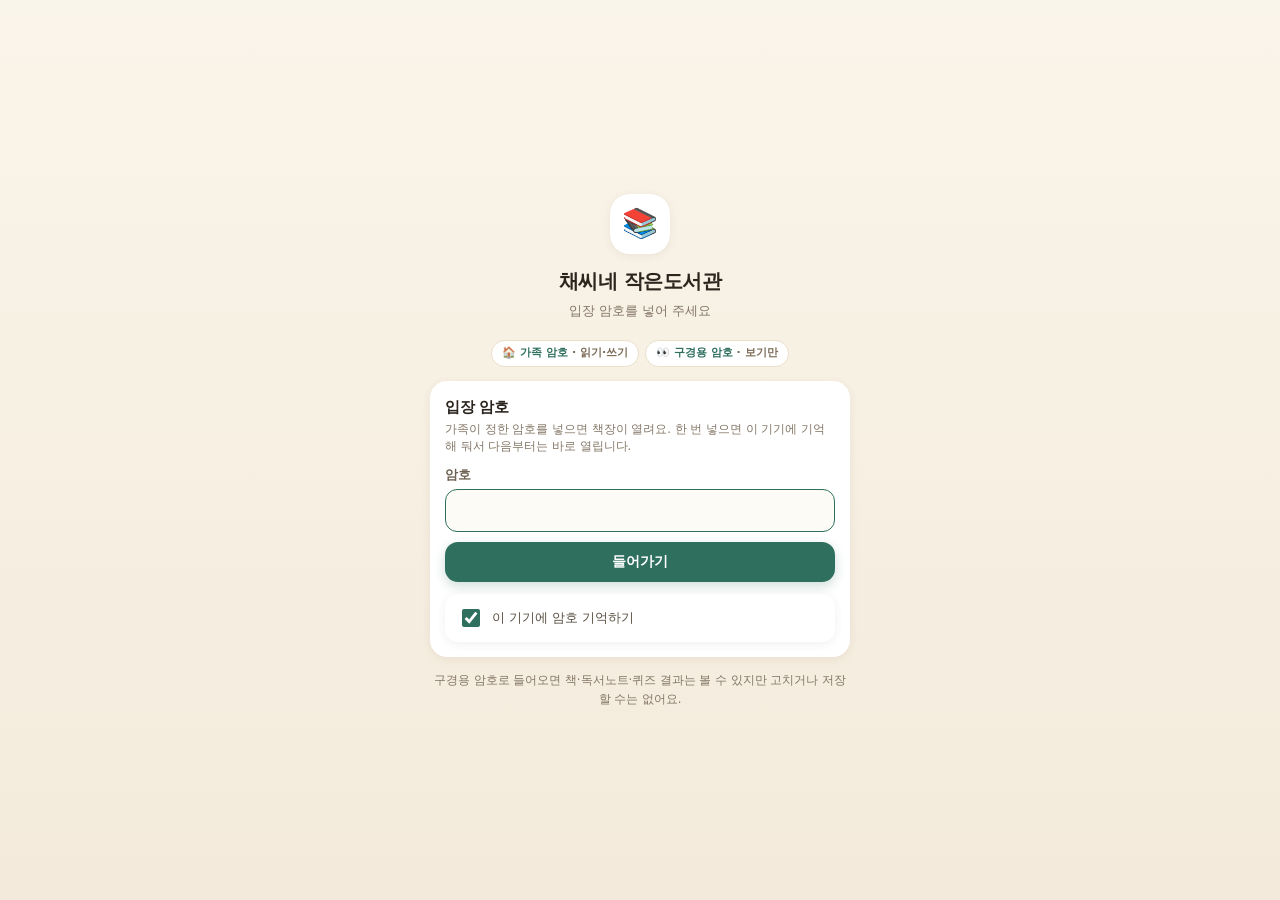
==== reading/index.html @ 9689c03e "채씨네 작은도서관: 가족 로그아웃 버튼 아이콘을 자물쇠로 정리" ====
<!DOCTYPE html>
<html lang="ko">
<head>
<meta charset="utf-8">
<meta name="viewport" content="width=device-width, initial-scale=1, viewport-fit=cover">
<meta name="theme-color" content="#FAF5EA">
<meta name="mobile-web-app-capable" content="yes">
<meta name="apple-mobile-web-app-capable" content="yes">
<title>채씨네 작은도서관</title>
<style>
  *{box-sizing:border-box;-webkit-tap-highlight-color:transparent}
  :root{
    --paper:#FAF5EA;--card:#fff;--ink:#2B251E;--muted:#847767;--line:#EADFCB;
    --accent:#2F6F5E;--accent-soft:#E4F0EA;--gold:#E0A93B;--terra:#C26A3D;
    --shadow:0 2px 10px rgba(90,70,45,.08);
  }
  html,body{margin:0;padding:0}
  body{background:var(--paper);color:var(--ink);font-size:15px;line-height:1.5;
    font-family:-apple-system,BlinkMacSystemFont,"Apple SD Gothic Neo","Pretendard","Malgun Gothic",system-ui,sans-serif;
    -webkit-text-size-adjust:100%}
  #app{max-width:560px;margin:0 auto;min-height:100vh;padding-bottom:106px;position:relative}
  button{font-family:inherit}
  [hidden]{display:none!important}
  .muted{color:var(--muted)}

  /* top bar */
  .topbar{position:sticky;top:0;z-index:30;display:flex;align-items:center;justify-content:space-between;gap:10px;
    padding:13px 16px 9px;background:rgba(250,245,234,.94);backdrop-filter:blur(10px)}
  .brand{display:flex;align-items:center;gap:10px}
  .logo{width:37px;height:37px;border-radius:12px;background:#fff;box-shadow:var(--shadow);display:grid;place-items:center;font-size:19px}
  .topbar h1{margin:0;font-size:16.5px;letter-spacing:-.35px}
  .topbar p{margin:1px 0 0;font-size:11.5px;color:var(--muted)}
  .icon-btn{width:38px;height:38px;border-radius:12px;border:1px solid var(--line);background:#fff;font-size:17px;cursor:pointer}

  .view{display:none;padding:0 16px}
  .view.active{display:block}

  /* profiles */
  .profiles{display:flex;gap:8px;margin:4px 0 13px}
  .profile{flex:1;display:flex;align-items:center;gap:7px;padding:10px 11px;border-radius:14px;border:1.5px solid var(--line);
    background:#fff;color:var(--ink);font-size:14px;cursor:pointer;min-width:0;transition:.15s}
  .profile.on{border-color:var(--accent);background:var(--accent-soft);box-shadow:0 0 0 3px rgba(47,111,94,.07)}
  .p-emoji{font-size:19px;line-height:1}
  .p-name{font-weight:700;letter-spacing:-.3px;white-space:nowrap;overflow:hidden;text-overflow:ellipsis}
  .p-grade{font-size:11px;color:var(--muted);margin-left:auto;white-space:nowrap}
  .profile-edit{flex:0 0 42px;border-radius:14px;border:1.5px dashed var(--line);background:transparent;font-size:16px;cursor:pointer}

  /* dashboard */
  .dash{display:grid;grid-template-columns:repeat(3,1fr);gap:8px}
  .stat{background:#fff;border-radius:16px;padding:11px 10px;box-shadow:var(--shadow);display:flex;flex-direction:column;gap:1px;min-width:0}
  .s-label{font-size:11.5px;color:var(--muted);white-space:nowrap}
  .stat strong{font-size:21px;line-height:1.2;letter-spacing:-.6px}
  .stat strong i{font-size:11px;font-style:normal;color:var(--muted);margin-left:1px;letter-spacing:0}
  .s-sub{font-size:10.5px;color:var(--accent);white-space:nowrap;overflow:hidden;text-overflow:ellipsis}

  .pending-banner{margin-top:9px;display:flex;align-items:center;gap:8px;width:100%;border:none;text-align:left;
    background:#FFF6E3;color:#8A5E0C;border-radius:13px;padding:10px 12px;font-size:12.5px;font-weight:600;cursor:pointer;
    box-shadow:0 1px 4px rgba(154,106,18,.08)}
  .pending-banner b{background:#fff;border-radius:8px;padding:1px 7px;font-size:12px}

  /* filters */
  .filters{margin:14px 0 4px}
  .chips{display:flex;gap:6px;overflow-x:auto;padding-bottom:3px;scrollbar-width:none}
  .chips::-webkit-scrollbar{display:none}
  .chip{flex:0 0 auto;border-radius:999px;border:1px solid var(--line);background:#fff;color:var(--muted);
    padding:7px 12px;font-size:13px;cursor:pointer;white-space:nowrap}
  .chip.on{background:var(--ink);border-color:var(--ink);color:#fff;font-weight:600}
  .searchbox{position:relative;margin-top:9px}
  .search-ico{position:absolute;left:12px;top:50%;transform:translateY(-50%);font-size:13px;opacity:.55}
  #search{width:100%;padding:11px 14px 11px 34px;border-radius:13px;border:1px solid var(--line);background:#fff;
    font-family:inherit;font-size:14px;color:var(--ink);-webkit-appearance:none;appearance:none}
  #search::-webkit-search-cancel-button{-webkit-appearance:none}

  .shelf-head{display:flex;align-items:center;gap:8px;margin:14px 2px 8px}
  .shelf-head h2{margin:0;font-size:14.5px;letter-spacing:-.2px}
 .count-pill{margin-left:auto;font-size:11.5px;color:var(--muted);background:#F1E9DA;border-radius:999px;padding:2px 9px}

  /* book list */
  .book-list{display:flex;flex-direction:column;gap:9px}
  .book{display:flex;gap:12px;padding:11px;border-radius:16px;background:#fff;box-shadow:var(--shadow);
    border:none;text-align:left;width:100%;color:inherit;cursor:pointer}
  .book:active{background:#FDFAF4}
  .book-cover{width:54px;height:72px;border-radius:8px;object-fit:cover;flex:0 0 auto;background:#EFE6D5;
    box-shadow:0 2px 6px rgba(60,40,20,.15)}
  .book-main{min-width:0;flex:1;display:flex;flex-direction:column;gap:2px}
  .book-title{font-size:15px;font-weight:700;letter-spacing:-.25px;white-space:nowrap;overflow:hidden;text-overflow:ellipsis}
  .book-meta{font-size:12px;color:var(--muted);white-space:nowrap;overflow:hidden;text-overflow:ellipsis}
  .book-foot{display:flex;align-items:center;gap:6px;margin-top:auto;padding-top:4px;flex-wrap:wrap}
  .badge{font-size:11px;padding:3px 8px;border-radius:999px;font-weight:700;letter-spacing:-.2px}
  .badge.note{background:#EAF1FB;color:#2E5E9E}
  .badge.pending{background:#FFF3DC;color:#9A6A12}
  .badge.graded{background:#E4F0EA;color:#25614F}
  .badge.draft{background:#F0EBE3;color:#7B6A55}
  .stars{color:var(--gold);font-size:12px;letter-spacing:-1px}
  .date-txt{font-size:11.5px;color:var(--muted);margin-left:auto}

  .empty{background:#fff;border-radius:16px;padding:26px 18px;text-align:center;color:var(--muted);font-size:13.5px;
    box-shadow:var(--shadow);line-height:1.7}
  .empty span{font-size:12px;color:#A99C8B}
  .empty b{display:block;font-size:15px;color:var(--ink);margin-bottom:4px}

  /* generic cards / forms */
  .card{background:#fff;border-radius:16px;padding:14px;box-shadow:var(--shadow)}
  .card + .card{margin-top:10px}
  .card-title{margin:0 0 10px;font-size:13.5px;color:var(--accent);letter-spacing:-.2px}
  .field{margin-bottom:12px}
  .field:last-child{margin-bottom:0}
  .field label{display:block;font-size:12.5px;color:#6E6252;margin-bottom:5px;font-weight:700}
  .field label b{color:var(--terra);font-weight:700}
  .field .opt{color:var(--muted);font-weight:500}
  .hint{font-size:11.5px;color:var(--muted);margin:5px 0 0;line-height:1.5}
  input[type=text],input[type=date],input[type=search],input[type=password],textarea{width:100%;font-family:inherit;font-size:14px;color:var(--ink);
    padding:10px 12px;border-radius:12px;border:1px solid var(--line);background:#FDFBF6;-webkit-appearance:none;appearance:none}
  input:focus,textarea:focus{outline:none;border-color:var(--accent);background:#fff}
  textarea{resize:vertical;min-height:74px;line-height:1.55}
  .row2{display:grid;grid-template-columns:1fr 1fr;gap:10px}
  .badge.by{background:#F4EEE2;color:#6E6252}

  /* ---------- 읽은 날짜: 네이버 캘린더 스타일 단일 달력 ---------- */
  .date-open{display:flex;align-items:center;gap:7px;width:100%;padding:10px 12px;border-radius:12px;
    border:1px solid var(--line);background:#FDFBF6;color:var(--ink);font-size:14px;font-weight:700;
    cursor:pointer;font-family:inherit;letter-spacing:-.2px;text-align:left}
  .date-open .do-ico{font-size:14px;line-height:1}
  .date-open .do-val{flex:1;min-width:0;white-space:nowrap;overflow:hidden;text-overflow:ellipsis}
  .date-open .do-caret{font-size:11px;color:var(--muted)}
  .date-open[aria-expanded="true"]{border-color:var(--accent);background:#fff}
  .date-open:disabled{background:#F4EEE2;color:#A99C8B;cursor:default}
  .ncal{border:1px solid var(--line);border-radius:16px;background:#fff;box-shadow:var(--shadow);
    padding:9px 8px 10px;margin-top:2px;scroll-margin:12px 0 118px}
  .ncal[hidden]{display:none}
  .ncal-head{display:flex;align-items:center;gap:6px;padding:2px 2px 8px}
  .ncal-nav{width:34px;height:34px;flex:0 0 34px;border-radius:50%;border:1px solid var(--line);background:#fff;
    color:#6E6252;font-size:17px;line-height:1;cursor:pointer;display:grid;place-items:center;padding:0;font-family:inherit}
  .ncal-title{flex:1;min-width:0;border:none;background:transparent;font-family:inherit;font-size:17px;font-weight:800;
    color:var(--accent);letter-spacing:-.4px;cursor:pointer;padding:6px 2px}
  .ncal-title .ncal-caret{font-size:12px;font-weight:700;margin-left:2px}
  .ncal-picker{display:grid;grid-template-columns:1fr 1fr;border:1px solid var(--line);border-radius:14px;
    overflow:hidden;margin:0 2px 8px;background:#fff}
  .ncal-picker[hidden]{display:none}
  .ncal-col{min-width:0;border-right:1px solid var(--line)}
  .ncal-col:last-child{border-right:none}
  .ncal-col-head{padding:8px 0;text-align:center;font-size:12.5px;font-weight:700;color:#6E6252;
    background:#FBF7EF;border-bottom:1px solid var(--line)}
  .ncal-list{max-height:196px;overflow-y:auto;-webkit-overflow-scrolling:touch;padding:3px 0}
  .ncal-opt{display:block;width:100%;border:none;background:transparent;font-family:inherit;padding:9px 4px;
    font-size:14px;color:#4A4137;cursor:pointer;text-align:center;letter-spacing:-.2px}
  .ncal-opt.on{background:#EFEAE1;font-weight:800;color:var(--ink)}
  .ncal-dow,.ncal-grid{display:grid;grid-template-columns:repeat(7,1fr)}
  .ncal-dow{padding:6px 0 4px;border-bottom:1px solid #F1EADB}
  .ncal-dow span{text-align:center;font-size:12px;font-weight:700;color:#3C342B}
  .ncal-dow .sun{color:#D33B2C}
  .ncal-dow .sat{color:#2F63B5}
  .ncal-grid{padding-top:2px}
  .ncal-day{border:none;background:transparent;font-family:inherit;font-size:14.5px;color:#3C342B;
    cursor:pointer;padding:0;height:40px;display:flex;align-items:center;justify-content:center;
    position:relative;letter-spacing:-.2px}
  .ncal-day.out{color:#CFC6B8}
  .ncal-day.sun:not(.out){color:#D33B2C}
  .ncal-day.sat:not(.out){color:#2F63B5}
  .ncal-day.on{background:var(--accent);color:#fff;font-weight:800}
  .ncal-day.today:not(.on){font-weight:800}
  .ncal-day.today:not(.on)::after{content:"";position:absolute;bottom:5px;left:50%;transform:translateX(-50%);
    width:4px;height:4px;border-radius:50%;background:var(--accent)}
  .who-line{margin:0 0 9px;font-size:12px;font-weight:700;color:#6E6252;background:#F7F2E8;
    border-radius:10px;padding:7px 10px;line-height:1.5}
  .count{font-size:11px;color:var(--muted);text-align:right;margin-top:3px}
  .btn{border:none;border-radius:13px;padding:11px 15px;font-size:14px;font-weight:700;cursor:pointer;
    background:#EFE6D5;color:var(--ink);letter-spacing:-.2px}
  .btn.primary{background:var(--accent);color:#fff;box-shadow:0 4px 12px rgba(47,111,94,.24)}
  .btn.ghost{background:transparent;border:1px solid var(--line);color:var(--muted)}
  .btn.danger{background:#FCE9E4;color:#A5432A}
  .btn.small{padding:8px 11px;font-size:12.5px;border-radius:10px}
  .btn.block{display:block;width:100%;margin-top:10px}
  .btn-row{display:flex;gap:8px;margin-top:10px;flex-wrap:wrap}
  .btn-row .btn{flex:1;min-width:130px}

  /* editor */
  .subhead{display:flex;align-items:center;gap:8px;margin:2px 0 12px}
  .subhead h2{font-size:16.5px;margin:0;flex:1;letter-spacing:-.3px}
  .back{flex:0 0 38px;height:38px;border-radius:12px;border:1px solid var(--line);background:#fff;font-size:17px;cursor:pointer;color:var(--ink)}
  .cover-edit{display:flex;gap:14px;align-items:flex-start}
  #ed-cover-preview{width:92px;height:124px;border-radius:10px;object-fit:cover;background:#EFE6D5;flex:0 0 auto;
    box-shadow:0 4px 12px rgba(60,40,20,.16)}
  .cover-side{flex:1;min-width:0;display:flex;flex-direction:column;gap:7px;align-items:flex-start}
  .cover-side .btn{margin:0}
  .cover-side label.btn{display:inline-flex;align-items:center}
  .cover-side .hint{margin:2px 0 0}
  .seg{display:flex;gap:5px;background:#F1E9DA;padding:4px;border-radius:13px}
  .seg button{flex:1;border:none;border-radius:10px;background:transparent;padding:9px 6px;font-size:13px;color:var(--muted);cursor:pointer;font-weight:600}
  .seg button.on{background:#fff;color:var(--ink);box-shadow:0 1px 4px rgba(0,0,0,.07)}
  .label-row{display:flex;align-items:center;gap:8px;margin-bottom:5px}
  .label-row label{margin:0;flex:1;min-width:0}
  .label-row .btn{flex:0 0 auto;margin:0}
  #ed-book-search.busy{opacity:.65}
  .search-results{margin-top:8px;border:1px solid var(--line);border-radius:14px;background:#fff;overflow:hidden;
    box-shadow:var(--shadow)}
  .sr-head{padding:8px 11px;font-size:11px;color:var(--muted);background:#FBF7EF;border-bottom:1px solid var(--line)}
  .sr-item{display:flex;gap:10px;width:100%;padding:9px 11px;border:none;border-bottom:1px solid #F3ECDE;
    background:#fff;text-align:left;cursor:pointer;align-items:center;font-family:inherit;color:inherit}
  .sr-item:active{background:#FDFAF4}
  .sr-thumb{width:38px;height:54px;border-radius:6px;object-fit:cover;flex:0 0 auto;background:#EFE6D5;
    display:grid;place-items:center;font-size:18px;color:#A99C8B}
  .sr-main{min-width:0;flex:1;display:flex;flex-direction:column;gap:1px}
  .sr-title{font-size:13.5px;font-weight:700;letter-spacing:-.2px;white-space:nowrap;overflow:hidden;text-overflow:ellipsis}
  .sr-sub{font-size:11.5px;color:var(--muted);white-space:nowrap;overflow:hidden;text-overflow:ellipsis}
  .sr-more{display:block;width:100%;padding:11px;border:none;background:#FBF7EF;color:var(--terra);
    font-size:12.5px;font-weight:700;cursor:pointer;font-family:inherit;text-align:center;line-height:1.5}
  .sr-empty{padding:14px 12px 13px;text-align:center}
  .sr-empty b{display:block;font-size:13.5px;margin-bottom:3px;color:var(--ink)}
  .sr-empty span{display:block;font-size:12px;color:var(--muted);line-height:1.55}
  .sr-actions{display:flex;gap:7px;margin-top:10px}
  .sr-actions .btn{flex:1}
  .sr-state{padding:13px 12px;font-size:12.5px;color:var(--muted);text-align:center}
  .sr-close{display:block;width:100%;padding:9px;border:none;border-top:1px solid var(--line);background:#fff;
    color:var(--muted);font-size:12px;cursor:pointer;font-family:inherit}
  .sr-key{margin-top:10px;padding-top:10px;border-top:1px dashed var(--line)}
  .sr-key .btn{width:100%}
  .sr-note{font-size:11px;color:var(--muted);margin:6px 0 0;line-height:1.5}
  .sr-links{display:flex;gap:7px;margin-top:10px}
  .sr-links a{flex:1;display:flex;align-items:center;justify-content:center;padding:9px 6px;border-radius:11px;
    background:#FBF7EF;border:1px solid var(--line);color:var(--terra);font-size:12px;font-weight:700;
    text-decoration:none;line-height:1.3}
  .key-state{font-size:12px;color:var(--muted);line-height:1.6;background:#FBF7EF;border-radius:11px;padding:9px 11px}
  .key-state b{color:var(--ink)}
  @keyframes coverPulse{0%,100%{box-shadow:var(--shadow)}45%{box-shadow:0 0 0 4px rgba(224,169,59,.42)}}
  .card.pulse{animation:coverPulse 1.1s ease 2}
  .stars-input{display:flex;gap:2px;padding-top:4px}
  .stars-input button{border:none;background:transparent;font-size:25px;line-height:1;color:#DED2BE;cursor:pointer;padding:0 1px}
  .stars-input button.on{color:var(--gold)}
  .kid-rate{display:flex;align-items:center;gap:9px;background:#fff;border-radius:14px;padding:9px 12px;
    box-shadow:var(--shadow);margin-bottom:9px}
  .kid-rate .kr-label{font-size:12.5px;font-weight:700;color:#6E6252;flex:0 0 auto}
  .kid-rate .stars-input{padding-top:0}
  .kid-rate .stars-input button{font-size:23px}
  .kid-rate .kr-val{font-size:12px;color:var(--muted);margin-left:auto;white-space:nowrap}

  /* 상세 화면: 누를 수 있는 별점 카드 */
  .rate-card{background:#FFFBEB;border:1.5px solid #FDE68A;border-radius:16px;padding:11px 13px 10px;margin:11px 0 4px;
    box-shadow:0 2px 10px rgba(224,169,59,.14);cursor:pointer;transition:background .12s,box-shadow .12s}
  .rate-card:active{background:#FEF7DC;box-shadow:0 1px 6px rgba(224,169,59,.18)}
  .rate-card-head{display:flex;align-items:baseline;gap:8px;margin-bottom:3px}
  .rate-card-title{font-size:12.5px;font-weight:800;color:#8A5E0C;letter-spacing:-.2px;flex:0 0 auto}
  .rate-card-state{font-size:11.5px;color:#9A7B2A;margin-left:auto;text-align:right;line-height:1.4}
  .rate-card .stars-input{padding-top:3px;gap:2px;justify-content:space-between}
  .rate-card .stars-input button{flex:1 1 44px;min-width:44px;min-height:44px;font-size:32px;border-radius:12px;color:#E3CE9B;
    display:grid;place-items:center;transition:transform .12s,color .12s}
  .rate-card .stars-input button.on{color:#F0A81B}
  .rate-card .stars-input button:active{transform:scale(.9)}
  .rate-card .stars-input button:focus-visible{outline:2px solid #C99A2E;outline-offset:1px}
  .rate-card.nudge .stars-input button{animation:rateNudge .45s ease 2}
  @keyframes rateNudge{0%,100%{transform:translateY(0)}50%{transform:translateY(-4px)}}

  /* 제출 전 별점 팝업 */
  .rate-ask{max-width:430px}
  .rate-ask .ra-book{font-size:15.5px;font-weight:800;color:#4A4034;text-align:center;margin:4px 0 1px;line-height:1.4;word-break:keep-all}
  .rate-ask .ra-sub{font-size:11.5px;color:var(--muted);text-align:center;margin:0 0 12px}
  .rate-stars{display:flex;justify-content:center;gap:8px;margin:2px 0 4px}
  .rate-stars button{width:52px;height:52px;border:none;border-radius:16px;background:#FFF8E6;color:#E7D7AE;
    font-size:33px;line-height:1;cursor:pointer;display:grid;place-items:center;
    transition:transform .12s,background .12s,color .12s;padding:0}
  .rate-stars button.on{background:#FFEFC4;color:#F0A81B;transform:scale(1.05)}
  .rate-stars button:active{transform:scale(.9)}
  .rate-stars button:focus-visible{outline:2px solid #C99A2E;outline-offset:2px}
  .rate-ask .ra-label{text-align:center;font-size:14px;font-weight:800;color:#8A5E0C;min-height:22px;margin:4px 0 12px}
  .rate-ask .ra-actions{display:flex;flex-direction:column;gap:8px}
  .rate-ask .ra-actions .btn{width:100%;display:block}
  .rate-ask .ra-actions .btn:disabled{background:#E8E1D2;color:#A99C8B;box-shadow:none;cursor:default}
  .banner.retry{background:#FFF3DC;color:#8A5E0C}
  .kid-answer.prev{color:#6E6252;font-size:13px;background:#F6F0E6}
  .quiz-head{display:flex;align-items:center;gap:8px;margin:14px 2px 2px}
  .quiz-head span{font-size:12.5px;color:var(--muted);font-weight:700}
  .quiz-head .btn{margin-left:auto}
  .quiz-foot{margin:11px 2px 4px}
  .quiz-foot .btn{display:block;width:100%;padding:12px;font-size:13.5px;border-radius:12px}
  .qslot{background:#fff;border-radius:15px;padding:12px;box-shadow:var(--shadow);margin-top:9px}
  .qslot-head{display:flex;align-items:center;gap:7px;margin-bottom:7px}
  .qslot-title{font-size:12.5px;font-weight:700;color:var(--muted)}
  .qslot-del{margin-left:auto;border:none;background:#F6F0E6;color:#A08F79;width:26px;height:26px;border-radius:8px;cursor:pointer;font-size:12px}
  .qslot textarea{min-height:56px;margin-bottom:7px;font-size:14px}
  .qslot input[type=text]{font-size:13px;padding:8px 11px}
  .save-bar{position:sticky;bottom:10px;display:flex;gap:8px;margin:14px 0 4px;background:rgba(250,245,234,.9);
    padding:8px 0;backdrop-filter:blur(8px);z-index:20}
  .save-bar .btn{flex:1}
  .save-bar .btn.primary{flex:2}

  /* detail */
  .dt-hero{display:flex;gap:14px;background:#fff;border-radius:18px;padding:14px;box-shadow:var(--shadow)}
  .dt-cover{width:88px;height:118px;border-radius:10px;object-fit:cover;flex:0 0 auto;background:#EFE6D5;box-shadow:0 4px 14px rgba(60,40,20,.18)}
  .dt-info{min-width:0;flex:1;display:flex;flex-direction:column;gap:3px}
  .dt-badges{display:flex;gap:6px;flex-wrap:wrap;margin-bottom:2px}
  .dt-title{margin:0;font-size:18px;line-height:1.3;letter-spacing:-.4px;word-break:keep-all}
  .dt-auth{margin:0;font-size:12.5px;color:var(--muted)}
  .dt-date{margin:0;font-size:12px;color:var(--muted)}
  .dt-date .stars{font-size:12px}
  .section{background:#fff;border-radius:16px;padding:13px 14px;box-shadow:var(--shadow);margin-top:10px}
  .section h3{margin:0 0 6px;font-size:13px;color:var(--accent);letter-spacing:-.2px}
  .section p{margin:0;white-space:pre-wrap;font-size:14px;color:#3A322A;line-height:1.6;word-break:break-word}
  .date-foot{font-size:11.5px;color:var(--muted);text-align:right;margin:8px 2px 0}
  .char-total{font-size:11.5px;color:var(--muted);text-align:right;margin:6px 2px 0}

  .tabs{display:flex;gap:5px;background:#F1E9DA;padding:4px;border-radius:14px;margin:12px 0 10px}
  .tabs button{flex:1;border:none;border-radius:11px;background:transparent;padding:9px 6px;font-size:13px;color:var(--muted);cursor:pointer;font-weight:600}
  .tabs button.on{background:#fff;color:var(--ink);box-shadow:0 1px 4px rgba(0,0,0,.07)}
  .banner{background:#F4EEE2;border-radius:13px;padding:10px 12px;font-size:12.5px;color:#6E6252;margin-bottom:9px;line-height:1.5}
  .banner.ok{background:#E4F0EA;color:#25614F}
  .q-card{background:#fff;border-radius:15px;padding:13px;box-shadow:var(--shadow);margin-bottom:9px}
  .q-head{display:flex;gap:8px;align-items:flex-start}
  .q-no{flex:0 0 22px;height:22px;border-radius:8px;background:var(--accent-soft);color:var(--accent);font-size:12px;
    font-weight:700;display:grid;place-items:center;margin-top:1px}
  .q-text{font-size:14.5px;font-weight:700;line-height:1.45;flex:1;letter-spacing:-.2px;word-break:keep-all}
  .q-label{font-size:11px;color:var(--muted);margin:10px 0 4px;font-weight:700}
  .kid-answer{margin:0;font-size:14px;background:#FBF7EF;border-radius:10px;padding:9px 11px;white-space:pre-wrap;word-break:break-word;line-height:1.55}
  .ref{margin:8px 0 0;font-size:12.5px;color:var(--muted)}
  .ref summary{cursor:pointer;color:var(--terra);font-weight:700;font-size:12.5px}
  .ref p{margin:6px 0 0;white-space:pre-wrap;background:#FBF7EF;border-radius:9px;padding:8px 10px}
  .marks{display:flex;gap:6px;margin-top:10px}
  .mark{flex:1;padding:9px 3px;border-radius:11px;border:1.5px solid var(--line);background:#fff;font-size:12px;
    color:var(--muted);cursor:pointer;display:flex;flex-direction:column;align-items:center;gap:1px;font-weight:700}
  .mark b{font-size:10.5px;font-weight:700;opacity:.8}
  .mark.on[data-mark=correct]{background:#E4F0EA;border-color:#3E806A;color:#205B49}
  .mark.on[data-mark=partial]{background:#FFF3DC;border-color:#D9A43C;color:#8A5E0C}
  .mark.on[data-mark=wrong]{background:#FCE9E4;border-color:#D97757;color:#9E3B1F}
  .fb{width:100%;margin-top:8px;padding:9px 11px;border-radius:11px;border:1px solid var(--line);font-family:inherit;
    font-size:13px;background:#FDFBF6;color:var(--ink)}
  .fb-line{margin:10px 0 0;font-size:13.5px;font-weight:600;color:#5A2E00;background:#FFEFCF;border:1.5px solid #E09A2B;
    border-left:6px solid #C2410C;border-radius:11px;padding:9px 12px;white-space:pre-wrap;line-height:1.5;
    box-shadow:0 1px 2px rgba(120,70,0,.08)}
  .fb-who{display:inline-block;margin:0 7px 0 0;font-size:11px;font-weight:800;letter-spacing:.2px;color:#fff;
    background:#C2410C;border-radius:999px;padding:2px 8px;vertical-align:1px}
  .mark-chip{flex:0 0 auto;font-size:11px;font-weight:700;border-radius:999px;padding:3px 8px;background:#F0EBE3;color:#7B6A55;white-space:nowrap}
  .mark-chip.correct{background:#E4F0EA;color:#205B49}
  .mark-chip.partial{background:#FFF3DC;color:#8A5E0C}
  .mark-chip.wrong{background:#FCE9E4;color:#9E3B1F}
  .score-card{display:flex;align-items:center;gap:14px;background:#fff;border-radius:16px;padding:14px;box-shadow:var(--shadow);margin-bottom:10px}
  .score-num{font-size:34px;font-weight:800;line-height:1;color:var(--accent);letter-spacing:-1.5px}
  .score-num span{font-size:13px;font-weight:700;margin-left:2px;letter-spacing:0}
  .score-detail{font-size:12px;color:var(--muted);margin-top:3px}
  .grade-bar{position:sticky;bottom:8px;margin-top:10px;display:flex;align-items:center;gap:10px;background:rgba(43,37,30,.95);
    color:#fff;padding:10px 12px;border-radius:16px;box-shadow:0 6px 20px rgba(43,37,30,.25);z-index:15}
  .grade-bar .score{display:flex;flex-direction:column;line-height:1.2}
  .grade-bar .score b{font-size:15px}
  .grade-bar .score span{font-size:12.5px;color:#E9DFCC}
  .grade-bar .btn{margin-left:auto}
  .grade-bar .btn.primary{background:#3E806A;box-shadow:none}
  .grade-bar .btn.not-ready{background:#6B6055;color:#D8CBB8}

  /* settings */
  .set-row{display:flex;align-items:center;gap:10px;margin-bottom:10px}
  .set-row span{flex:0 0 90px;font-size:13px;color:#6E6252;font-weight:700}
  .set-row input{flex:1}
  .foot-note{text-align:center;font-size:11.5px;color:var(--muted);padding:18px 0 8px}

  /* sync pill + github modal */
  .sync-pill{flex:0 0 auto;font-size:11.5px;font-weight:700;border:1px solid var(--line);background:#fff;color:var(--muted);
    border-radius:999px;padding:7px 10px;cursor:pointer;white-space:nowrap;letter-spacing:-.2px}
  .sync-pill.synced{background:#E4F0EA;border-color:#BBD9CC;color:#205B49}
  .sync-pill.syncing{background:#EEF3FB;border-color:#C9D8EE;color:#2E5E9E}
  .sync-pill.error{background:#FCE9E4;border-color:#F0C7BA;color:#9E3B1F}
  .sync-pill.local{background:#F4EEE2;border-color:var(--line);color:#7B6A55}
  .sync-pill.guest{background:#EAF1FB;border-color:#C9D8EE;color:#2E5E9E}
  .brand{min-width:0}
  .brand > div{min-width:0}
  .topbar h1,.topbar p{white-space:nowrap;overflow:hidden;text-overflow:ellipsis}

  body.modal-open{overflow:hidden}
  .modal{position:fixed;inset:0;background:rgba(43,37,30,.45);z-index:70;display:flex;align-items:flex-end;justify-content:center}
  .modal[hidden]{display:none}
  .modal-sheet{width:100%;max-width:560px;max-height:92vh;overflow-y:auto;background:var(--paper);
    border-radius:20px 20px 0 0;padding:16px 16px calc(18px + env(safe-area-inset-bottom));box-shadow:0 -8px 30px rgba(43,37,30,.25)}
  .modal-head{display:flex;align-items:center;gap:8px;margin-bottom:4px}
  .modal-head h2{flex:1;margin:0;font-size:17px;letter-spacing:-.3px}
  .modal-head .icon-btn{width:34px;height:34px;font-size:15px}
  .modal-sheet .hint{margin-bottom:6px}
  .modal-sheet .field{margin-top:12px;margin-bottom:0}
  .modal-sheet .field:first-of-type{margin-top:4px}
  .modal-sheet .field label{font-size:12px}
  .modal-sheet input[type=text],.modal-sheet input[type=password]{background:#fff}
  .switch-row{display:flex;align-items:center;gap:9px;background:#fff;border-radius:12px;padding:11px 12px;margin:4px 0 10px;
    font-size:13px;color:#5C5244;line-height:1.4;cursor:pointer}
  .switch-row input{width:18px;height:18px;accent-color:var(--accent);flex:0 0 auto}
  .gh-result{font-size:12.5px;border-radius:11px;padding:0;line-height:1.5;word-break:break-word}
  .gh-result.ok,.gh-result.error,.gh-result.info{padding:9px 11px;margin-bottom:10px}
  .gh-result.ok{background:#E4F0EA;color:#205B49}
  .gh-result.error{background:#FCE9E4;color:#9E3B1F}
  .gh-result.info{background:#EEF3FB;color:#2E5E9E}

  /* fab + toast */
  .fab{position:fixed;left:50%;transform:translateX(-50%);bottom:16px;width:calc(100% - 32px);max-width:528px;z-index:40;display:none}
  .fab.show{display:block}
  .fab button{width:100%;padding:15px;border-radius:16px;border:none;background:var(--accent);color:#fff;
    font-size:15.5px;font-weight:700;box-shadow:0 8px 22px rgba(47,111,94,.32);cursor:pointer;letter-spacing:-.2px}
  #toast{position:fixed;left:50%;bottom:92px;transform:translate(-50%,14px);background:rgba(43,37,30,.96);color:#fff;
    font-size:13.5px;padding:11px 16px;border-radius:12px;max-width:86vw;text-align:center;opacity:0;pointer-events:none;
    transition:opacity .2s,transform .2s;z-index:90;line-height:1.5}
  #toast.show{opacity:1;transform:translate(-50%,0)}
  #toast.warn{background:#8E3B22}

  /* ---------- login screen ---------- */
  body.locked{overflow:hidden}
  body.locked #app,body.locked .fab{display:none!important}
  .login{position:fixed;inset:0;z-index:80;background:linear-gradient(180deg,#FAF5EA 0%,#F3EADB 100%);
    display:flex;align-items:flex-start;justify-content:center;overflow-y:auto;padding:26px 16px calc(24px + env(safe-area-inset-bottom))}
  .login[hidden]{display:none}
  .login-card{width:100%;max-width:420px;margin:auto}
  .login-logo{width:60px;height:60px;border-radius:20px;background:#fff;box-shadow:var(--shadow);display:grid;place-items:center;
    font-size:29px;margin:0 auto 12px}
  .login h1{margin:0;text-align:center;font-size:20px;letter-spacing:-.5px}
  .login-sub{margin:5px 0 20px;text-align:center;font-size:13px;color:var(--muted)}
  .login-users{display:flex;flex-direction:column;gap:9px}
  .login-user{display:flex;align-items:center;gap:12px;width:100%;padding:14px;border-radius:17px;border:1.5px solid var(--line);
    background:#fff;box-shadow:var(--shadow);text-align:left;cursor:pointer;color:var(--ink)}
  .login-user:active{background:#FDFAF4}
  .login-user.on{border-color:var(--accent);background:var(--accent-soft);box-shadow:0 0 0 3px rgba(47,111,94,.08)}
  .lu-emoji{flex:0 0 44px;height:44px;border-radius:14px;background:#F6EFE2;display:grid;place-items:center;font-size:23px}
  .lu-main{min-width:0;flex:1;display:flex;flex-direction:column;gap:1px}
  .lu-name{font-size:15.5px;font-weight:800;letter-spacing:-.3px}
  .lu-role{font-size:11.5px;color:var(--muted)}
  .lu-lock{flex:0 0 auto;font-size:11px;font-weight:700;color:#7B6A55;background:#F1E9DA;border-radius:999px;padding:3px 8px}
  .lu-lock.set{background:#FFF3DC;color:#8A5E0C}
  .lu-badges{display:flex;flex-wrap:wrap;gap:4px;margin-top:4px}
  .lu-badge{font-size:10.5px;font-weight:700;border-radius:999px;padding:1px 7px;letter-spacing:-.2px;white-space:nowrap}
  .lu-badge.new{background:#EAF1FB;color:#2E5E9E}
  .lu-badge.retry{background:#FCE9E4;color:#A5432A}
  .lu-badge.done{background:#E4F0EA;color:#25614F}
  .lu-badge.wait{background:#FFF3DC;color:#8A5E0C}
  .login-activity{background:#fff;border-radius:16px;box-shadow:var(--shadow);padding:11px 13px;margin:0 0 13px}
  .login-activity[hidden]{display:none}
  .la-head{display:flex;align-items:center;gap:6px;font-size:12px;font-weight:800;color:var(--accent);margin-bottom:5px;
    letter-spacing:-.2px}
  .la-line{font-size:12.5px;color:#4A4137;line-height:1.65;display:flex;gap:5px;flex-wrap:wrap;align-items:baseline}
  .la-line b{font-weight:800;letter-spacing:-.2px}
  .la-tag{display:inline-block;font-size:11px;font-weight:700;border-radius:999px;padding:1px 7px;white-space:nowrap}
  .la-tag.new{background:#EAF1FB;color:#2E5E9E}
  .la-tag.retry{background:#FCE9E4;color:#A5432A}
  .la-tag.done{background:#E4F0EA;color:#25614F}
  .la-tag.wait{background:#FFF3DC;color:#8A5E0C}
  .login-panel{margin-top:12px;background:#fff;border-radius:17px;padding:15px;box-shadow:var(--shadow)}
  .login-panel[hidden]{display:none}
  .login-panel h2{margin:0 0 3px;font-size:15px;letter-spacing:-.3px}
  .login-panel .hint{margin:0 0 10px}
  .login-panel .field{margin-bottom:10px}
  .login-panel .field:last-of-type{margin-bottom:0}
  .login-panel input[type=password]{text-align:center;letter-spacing:8px;font-size:19px;font-weight:700;padding:11px 12px;background:#FDFBF6}
  .login-msg{font-size:12.5px;border-radius:10px;padding:0;line-height:1.45;margin:9px 0 0;word-break:break-word}
  .login-msg.error{background:#FCE9E4;color:#9E3B1F;padding:8px 10px}
  .login-msg.ok{background:#E4F0EA;color:#205B49;padding:8px 10px}
  .login-msg:empty{display:none}
  .login-keep{margin:14px 0 0;background:#fff;box-shadow:var(--shadow);border-radius:13px;padding:12px 13px;font-size:13px}
  .login-sync{margin-top:14px;padding-top:13px;border-top:1px dashed var(--line)}
  .login-sync .btn{margin-top:0}
  .login-sync .hint{margin:7px 0 0;font-size:11px}
  .login-sync code{background:#F1E9DA;border-radius:4px;padding:1px 4px;font-size:10.5px}
  .login-note{text-align:center;margin-top:14px;line-height:1.6}
  .login-back{margin-top:10px;width:100%;border:none;background:transparent;color:var(--muted);font-size:12.5px;padding:8px;cursor:pointer}

  /* ---------- 입장 암호 게이트 · 구경 모드 ---------- */
  #gate-screen{z-index:90}
  #gate-screen .login-panel input[type=password]{text-align:center;letter-spacing:2px;font-size:16px;font-weight:700;padding:11px 12px;background:#FDFBF6}
  .gate-chips{display:flex;gap:6px;justify-content:center;flex-wrap:wrap;margin:0 0 14px}
  .gate-chip{font-size:11px;font-weight:800;border-radius:999px;padding:4px 10px;background:#fff;color:#7B6A55;border:1px solid var(--line)}
  .gate-chip b{color:var(--accent)}
  .gate-state{font-size:12px;color:var(--muted);text-align:center;margin:10px 0 0;line-height:1.5}
  .gate-state:empty{display:none}
  .ro-note{margin:0 16px 8px;background:#EAF1FB;color:#2E5E9E;border-radius:13px;padding:9px 12px;font-size:12.5px;line-height:1.55}
  .ro-note[hidden]{display:none!important}
  .ro-note b{color:#1F4C87}
  body.guest #fab-add,body.guest #btn-settings{display:none!important}
  .user-chip.guest .u-role{background:#EAF1FB;color:#2E5E9E}

  /* ---------- header user bar ---------- */
  .topbar{flex-direction:column;align-items:stretch}
  .topbar-row{display:flex;align-items:center;justify-content:space-between;gap:10px;width:100%;min-width:0}
  .userbar{display:flex;align-items:center;gap:7px;width:100%;margin-top:7px;min-width:0}
  .userbar[hidden]{display:none}
  .user-chip{display:inline-flex;align-items:center;gap:6px;min-width:0;max-width:100%;border:1px solid var(--line);
    background:#fff;border-radius:999px;padding:5px 11px 5px 8px;cursor:pointer;color:var(--ink);font-size:12px}
  .user-chip b{font-size:12.5px;letter-spacing:-.3px;white-space:nowrap;overflow:hidden;text-overflow:ellipsis;min-width:0}
  .user-chip .u-emoji{font-size:14px;line-height:1}
  .user-chip .u-role{font-size:10.5px;font-weight:700;border-radius:999px;padding:2px 7px;background:var(--accent-soft);color:#205B49;white-space:nowrap}
  .user-chip.kid .u-role{background:#EEF3FB;color:#2E5E9E}
  .user-out{margin-left:auto;flex:0 0 auto;border:1px solid var(--line);background:#fff;color:var(--muted);border-radius:10px;
    padding:6px 10px;font-size:11.5px;font-weight:700;cursor:pointer;white-space:nowrap}

  /* ---------- PIN 관리 ---------- */
  .urow{border:1px solid var(--line);border-radius:13px;padding:11px 12px;margin-top:9px;background:#FDFBF6}
  .urow:first-child{margin-top:0}
  .urow-head{display:flex;align-items:center;gap:7px;font-size:13px;font-weight:800;letter-spacing:-.2px}
  .urow-head .u-badge{margin-left:auto;font-size:10.5px;font-weight:700;border-radius:999px;padding:2px 8px;background:#F1E9DA;color:#7B6A55}
  .urow-head .u-badge.on{background:#FFF3DC;color:#8A5E0C}
  .urow-grid{display:grid;grid-template-columns:1fr 74px;gap:7px;margin-top:8px}
  .urow-grid input{font-size:13px;padding:8px 10px}
  .urow-foot{display:flex;align-items:center;gap:8px;margin-top:8px;flex-wrap:wrap}
  .urow-foot .switch-row{flex:1;min-width:150px;margin:0;padding:8px 10px;font-size:12px;background:#fff}
  .urow-foot .btn{flex:0 0 auto}
  .qslot-ro{background:#FBF7EF;border-radius:10px;padding:9px 11px;font-size:13px;color:#4A4238;margin-top:6px;line-height:1.5}
  .qslot-ro .ro-no{color:var(--muted);font-weight:800;margin-right:5px}
  .kid-lock-tip{background:#EEF3FB;color:#2E5E9E;border-radius:11px;padding:9px 11px;font-size:12px;line-height:1.5;margin-bottom:9px}

  /* ---------- 프로필 아바타 (사진 · 이모지) ---------- */
  .av-img{display:block;width:100%;height:100%;border-radius:50%;object-fit:cover;object-position:center;background:#EFE6D5}
  .lu-emoji.has-photo{border-radius:50%;overflow:hidden;padding:0;background:#EFE6D5}
  .u-emoji.has-photo{display:inline-block;width:24px;height:24px;border-radius:50%;overflow:hidden;background:#EFE6D5}
  .p-emoji.has-photo{display:inline-block;width:24px;height:24px;border-radius:50%;overflow:hidden;flex:0 0 auto;background:#EFE6D5}
  .urow-av{display:inline-grid;place-items:center;width:24px;height:24px;border-radius:50%;overflow:hidden;background:#F6EFE2;font-size:14px;line-height:1;flex:0 0 auto}
  .urow-av.has-photo{background:#EFE6D5}
  .avatar-edit{display:flex;gap:14px;align-items:center;background:#fff;border-radius:16px;padding:13px;box-shadow:var(--shadow);margin-top:10px}
  .avatar-preview{flex:0 0 84px;width:84px;height:84px;border-radius:50%;overflow:hidden;background:#F6EFE2;display:grid;place-items:center;
    font-size:42px;line-height:1;border:1.5px solid var(--line)}
  .avatar-actions{flex:1;min-width:0;display:flex;flex-direction:column;gap:7px;align-items:flex-start}
  .avatar-actions .btn{margin:0}
  .avatar-actions label.btn{display:inline-flex;align-items:center;cursor:pointer}
  .avatar-actions .hint{margin:0}
  .palette{display:flex;flex-wrap:wrap;gap:7px;margin:2px 0 0}
  .palette button{width:44px;height:44px;border-radius:14px;border:1.5px solid var(--line);background:#fff;font-size:22px;line-height:1;
    cursor:pointer;display:grid;place-items:center;padding:0}
  .palette button.on{border-color:var(--accent);background:var(--accent-soft);box-shadow:0 0 0 3px rgba(47,111,94,.09)}
  .auto-grade{background:#EEF3FB;color:#2E5E9E;border-radius:11px;padding:9px 11px;font-size:12px;line-height:1.5;margin:10px 0 0}
  .auto-grade b{color:#1F4C87}
  .urow-note{font-size:11.5px;color:#2E5E9E;background:#EEF3FB;border-radius:9px;padding:7px 9px;margin-top:7px;line-height:1.45}
  .urow-note b{color:#1F4C87}
  .urow-grid3{display:grid;grid-template-columns:1fr 110px;gap:7px;margin-top:7px}
  .urow-grid3 input{font-size:13px;padding:8px 10px}
  .urow-grid3 .btn{font-size:12px;padding:0 8px}
  .field-label{display:block;font-size:12.5px;color:#6E6252;margin:14px 0 6px;font-weight:700}

  /* ---------- 갤러리/카메라 · 작성자 잠금 · PIN 경고 ---------- */
  .btn-pair{display:flex;gap:6px;flex-wrap:wrap}
  .btn-pair .btn{display:inline-flex;align-items:center}
  .photo-btns{display:flex;gap:6px;flex-wrap:wrap}
  .photo-btns .btn{display:inline-flex;align-items:center}
  .locked-input{background:#F4EEE2!important;color:#7B6A55!important}
  .stars-input.locked{pointer-events:none;opacity:.5}
  .lock-note{background:#FFF6E3;color:#8A5E0C;border-radius:11px;padding:9px 11px;font-size:12px;line-height:1.5;margin:0 0 9px}
  .lock-note[hidden]{display:none!important}
  .u-badge.off{background:#FCE9E4;color:#9E3B1F}
  .urow-head{flex-wrap:wrap}
  .u-badge{white-space:nowrap}
  .pin-warn{display:flex;align-items:center;gap:8px;width:100%;margin-top:8px;border:1px dashed #E5C08A;
    background:#FFF8EA;color:#8A5E0C;border-radius:12px;padding:9px 11px;font-size:12px;font-weight:700;cursor:pointer;text-align:left}
  .pin-warn .pw-main{flex:1;min-width:0;line-height:1.4}
  .pin-warn b{color:#7A4E05}
  .pin-warn .pw-go{flex:0 0 auto;white-space:nowrap;color:#A5432A}
  .pin-box{background:#fff;border:1.5px solid var(--line);border-radius:16px;padding:13px;box-shadow:var(--shadow);margin-top:10px}
  .pin-box-head{display:flex;align-items:center;gap:8px;margin-bottom:2px;flex-wrap:wrap}
  .pin-box-title{font-size:13px;font-weight:800;letter-spacing:-.2px;flex:1}
  .pin-box .switch-row{margin:8px 0;background:#FDFBF6;border:1px solid var(--line)}
  .pin-box .btn-row{margin-top:0}
  .pin-box .hint{margin:6px 0 0}
  .modal.top{z-index:86}
  .note-ro{margin:0;white-space:pre-wrap;font-size:14px;background:#FBF7EF;border-radius:10px;padding:9px 11px;line-height:1.6;word-break:break-word}
</style>
</head>
<body class="locked">
<div id="gate-screen" class="login" hidden>
  <div class="login-card">
    <div class="login-logo" aria-hidden="true">📚</div>
    <h1>채씨네 작은도서관</h1>
    <p class="login-sub" id="gate-sub">입장 암호를 넣어 주세요</p>
    <div class="gate-chips" aria-hidden="true">
      <span class="gate-chip">🏠 <b>가족 암호</b> · 읽기·쓰기</span>
      <span class="gate-chip">👀 <b>구경용 암호</b> · 보기만</span>
    </div>
    <div class="login-panel" id="gate-panel">
      <h2 id="gate-title">입장 암호</h2>
      <p class="hint">가족이 정한 암호를 넣으면 책장이 열려요. 한 번 넣으면 이 기기에 기억해 둬서 다음부터는 바로 열립니다.</p>
      <div class="field">
        <label for="gate-pass">암호</label>
        <input id="gate-pass" type="password" autocomplete="current-password" autocapitalize="off" spellcheck="false" maxlength="64">
      </div>
      <p class="login-msg" id="gate-msg" role="alert"></p>
      <button class="btn primary block" id="gate-submit">들어가기</button>
      <label class="switch-row login-keep" style="margin-top:12px">
        <input type="checkbox" id="gate-remember" checked>
        <span>이 기기에 암호 기억하기</span>
      </label>
      <p class="gate-state" id="gate-state"></p>
    </div>
    <p class="hint login-note">구경용 암호로 들어오면 책·독서노트·퀴즈 결과는 볼 수 있지만 고치거나 저장할 수는 없어요.</p>
  </div>
</div>

<div id="login-screen" class="login" hidden>
  <div class="login-card">
    <div class="login-logo" aria-hidden="true">📚</div>
    <h1>채씨네 작은도서관</h1>
    <p class="login-sub">누가 사용할까요?</p>
    <div class="login-activity" id="login-activity" hidden></div>
    <div class="login-users" id="login-users"></div>

    <div class="login-panel" id="login-panel" hidden>
      <h2 id="login-panel-title">PIN 입력</h2>
      <p class="hint" id="login-panel-hint">4자리 이상 숫자 PIN을 입력해 주세요.</p>
      <div class="field">
        <label for="login-pin" id="login-pin-label">PIN</label>
        <input id="login-pin" type="password" inputmode="numeric" autocomplete="current-password" maxlength="12" placeholder="••••">
      </div>
      <div class="field" id="login-pin2-wrap" hidden>
        <label for="login-pin2">PIN 확인</label>
        <input id="login-pin2" type="password" inputmode="numeric" autocomplete="new-password" maxlength="12" placeholder="••••">
      </div>
      <p class="login-msg" id="login-msg" role="alert"></p>
      <button class="btn primary block" id="login-submit">입장</button>
      <button class="login-back" id="login-cancel" type="button">다른 사람으로 선택</button>
    </div>

    <label class="switch-row login-keep">
      <input type="checkbox" id="login-keep" checked>
      <span>이 기기에서 로그인 유지</span>
    </label>
    <p class="hint login-note" id="login-note">로그인하면 기록이 이 기기에 저장되고, 연결해 둔 GitHub 저장소와도 함께 맞춰져요.</p>

    <div class="login-sync" id="login-pass-wrap" hidden>
      <button type="button" class="btn ghost block" id="login-pass-change">🔒 가족 로그아웃</button>
      <p class="hint">이 기기에 기억해 둔 가족 입장 암호를 지우고 입장 화면으로 돌아가요. 다시 들어오려면 가족 암호를 한 번 더 넣어 주세요. <b>암호 자체가 바뀌지는 않아요.</b></p>
    </div>

    <div class="login-sync" id="login-sync-wrap" hidden>
      <button type="button" class="btn ghost block" id="login-gh-pull">🔗 다른 기기에서 쓰던 GitHub DB 불러오기</button>
      <p class="hint">새 기기이거나 브라우저 기록을 지운 경우, 폰에서 쓰던 <b>책 기록·아이 프로필·PIN</b>을 GitHub 저장소 <b>reading-db.json</b>에서 가져와요. 저장소 주소와 토큰이 필요해요.</p>
    </div>
  </div>
</div>

<div id="app">
  <header class="topbar">
    <div class="topbar-row">
      <div class="brand">
        <span class="logo" aria-hidden="true">📚</span>
        <div>
          <h1>채씨네 작은도서관</h1>
          <p>독서노트 · 부모 독서퀴즈</p>
        </div>
      </div>
      <button id="sync-pill" class="sync-pill local" aria-label="GitHub 동기화 상태 및 동기화" title="GitHub 동기화">⚪ 로컬 모드</button>
      <button id="btn-settings" class="icon-btn" aria-label="설정 및 백업">⚙️</button>
    </div>
    <div class="userbar" id="userbar" hidden>
      <button class="user-chip" id="btn-user" aria-label="현재 사용자 · 계정 전환" title="계정 전환">
        <span class="u-emoji" id="user-emoji" aria-hidden="true">👨‍💻</span>
        <b id="user-name">아빠</b>
        <span class="u-role" id="user-role">관리자</span>
      </button>
      <button class="user-out" id="btn-logout">로그아웃</button>
    </div>
  </header>

  <div class="ro-note" id="ro-note" hidden>👀 <b>구경 모드</b> — 가족이 보내준 암호로 열었어요. 책과 기록은 볼 수만 있고, 고치거나 저장할 수는 없어요.</div>

  <main>
    <section id="view-shelf" class="view active" aria-label="책장">
      <div class="profiles" id="profile-bar"></div>
      <div id="pin-warn-wrap"></div>
      <div class="dash" id="dash"></div>
      <div id="pending-wrap"></div>

      <div class="filters">
        <div class="chips" role="group" aria-label="책장 필터">
          <button class="chip on" data-filter="all">전체</button>
          <button class="chip" data-filter="note">📝 독서노트</button>
          <button class="chip" data-filter="quiz">❓ 독서퀴즈</button>
          <button class="chip" data-filter="pending">⏳ 채점 대기</button>
        </div>
        <div class="searchbox">
          <span class="search-ico" aria-hidden="true">🔍</span>
          <input id="search" type="search" placeholder="제목 · 저자 검색" aria-label="책 검색">
        </div>
      </div>

      <div class="shelf-head">
        <h2 id="shelf-title">우리 아이 책장</h2>
        <span class="count-pill" id="shelf-count">0권</span>
      </div>
      <div id="book-list" class="book-list"></div>
    </section>

    <section id="view-editor" class="view" aria-label="책 등록">
      <div class="subhead">
        <button class="back" data-act="back" aria-label="뒤로">←</button>
        <h2 id="ed-heading">책 등록</h2>
      </div>
      <form id="ed-form" autocomplete="off" onsubmit="return false">
        <div id="ed-kid-tip" class="kid-lock-tip" hidden>기록 형태와 퀴즈 문제는 관리자(아빠·엄마)가 정해요. 나는 <b>독서노트를 쓰고 퀴즈 답을 내는 것</b>을 할 수 있어요.</div>
        <div class="card cover-edit">
          <img id="ed-cover-preview" alt="책 표지 미리보기">
          <div class="cover-side">
            <div class="btn-pair" id="ed-cover-actions">
              <label class="btn small primary">🖼️ 표지 선택
                <input id="ed-cover-input" type="file" accept="image/*" hidden>
              </label>
              <label class="btn small">📷 카메라
                <input id="ed-cover-cam" type="file" accept="image/*" capture="environment" hidden>
              </label>
            </div>
            <button type="button" class="btn small ghost" id="ed-cover-clear">기본 표지로</button>
            <p class="lock-note" id="ed-basic-lock" hidden></p>
            <p class="hint">「표지 선택」은 갤러리·파일에서, 「카메라」는 바로 촬영해서 고르는 버튼이에요. 고른 사진은 가로 320px · JPEG로 자동 압축해 저장해요.</p>
          </div>
        </div>

        <div class="card">
          <div class="field">
            <div class="label-row">
              <label for="ed-title">책 제목 <b>*</b></label>
              <button type="button" class="btn small" id="ed-book-search" aria-label="책 자동 검색">🔍 책 검색</button>
            </div>
            <input id="ed-title" type="text" maxlength="60" placeholder="예: 마당을 나온 암탉">
            <p class="hint">제목을 쓰고 <b>🔍 책 검색</b>을 누르면 표지·저자·출판사를 자동으로 채워요. (그린이는 직접 입력, 엔터도 돼요)</p>
            <div class="search-results" id="ed-book-results" role="listbox" aria-label="책 검색 결과" hidden></div>
          </div>
          <div class="field">
            <label for="ed-author">저자 <b>*</b></label>
            <input id="ed-author" type="text" maxlength="40" placeholder="예: 황선미">
          </div>
          <div class="field">
            <label for="ed-illustrator">그린이 <span class="opt">(선택)</span></label>
            <input id="ed-illustrator" type="text" maxlength="40" placeholder="예: 김동성">
          </div>
          <div class="field">
            <label for="ed-publisher">출판사 <span class="opt">(선택)</span></label>
            <input id="ed-publisher" type="text" maxlength="40" placeholder="예: 사계절">
          </div>
          <div class="row2">
            <div class="field">
              <label id="ed-date-label" for="ed-date-btn">읽은 날짜</label>
              <input id="ed-date" type="hidden">
              <button type="button" class="date-open" id="ed-date-btn" aria-haspopup="true" aria-expanded="false">
                <span class="do-ico" aria-hidden="true">📅</span>
                <span class="do-val" id="ed-date-val">2026. 11. 23.</span>
                <span class="do-caret" aria-hidden="true">⌄</span>
              </button>
            </div>
            <div class="field">
              <label id="ed-stars-label">별점</label>
              <div class="stars-input" id="ed-stars" role="group" aria-label="책 별점"></div>
              <p class="hint" id="ed-stars-hint">별점은 책을 읽은 아이가 직접 매겨요.</p>
            </div>
          </div>
          <div class="field" id="ed-date-cal-field">
            <div class="ncal" id="ed-cal" hidden>
              <div class="ncal-head">
                <button type="button" class="ncal-nav" id="ed-cal-prev" aria-label="이전 달">‹</button>
                <button type="button" class="ncal-title" id="ed-cal-title" aria-expanded="false">2026. 11. <span class="ncal-caret">⌄</span></button>
                <button type="button" class="ncal-nav" id="ed-cal-next" aria-label="다음 달">›</button>
              </div>
              <div class="ncal-picker" id="ed-cal-picker" hidden>
                <div class="ncal-col">
                  <div class="ncal-col-head">년도</div>
                  <div class="ncal-list" id="ed-cal-years"></div>
                </div>
                <div class="ncal-col">
                  <div class="ncal-col-head">월</div>
                  <div class="ncal-list" id="ed-cal-months"></div>
                </div>
              </div>
              <div class="ncal-days" id="ed-cal-days">
                <div class="ncal-dow"><span class="sun">일</span><span>월</span><span>화</span><span>수</span><span>목</span><span>금</span><span class="sat">토</span></div>
                <div class="ncal-grid" id="ed-cal-grid"></div>
              </div>
            </div>
          </div>
          <div class="field" id="ed-mode-field">
            <label>기록 형태</label>
            <div class="seg" id="ed-mode">
              <button type="button" data-mode="note" class="on">📝 독서노트</button>
              <button type="button" data-mode="quiz">❓ 독서퀴즈</button>
            </div>
            <p class="hint" id="ed-mode-hint"></p>
          </div>
        </div>

        <div id="ed-note-pane" class="pane">
          <p class="lock-note" id="ed-note-lock" hidden>🔒 아이가 작성한 독서노트는 아이 본인만 수정할 수 있어요.</p>
          <div class="card">
            <div class="field">
              <label for="ed-note-scene">기억에 남는 장면 · 문장</label>
              <textarea id="ed-note-scene" rows="4" maxlength="2000" placeholder="책에서 가장 기억에 남는 장면이나 문장을 적어 보세요."></textarea>
              <div class="count" id="count-scene">0자</div>
            </div>
            <div class="field">
              <label for="ed-note-thoughts">내 생각과 느낀 점</label>
              <textarea id="ed-note-thoughts" rows="5" maxlength="2000" placeholder="읽고 나서 든 생각과 느낀 점을 자유롭게 적어 보세요."></textarea>
              <div class="count" id="count-thoughts">0자</div>
            </div>
          </div>
        </div>

        <div id="ed-quiz-pane" class="pane" hidden>
          <div class="quiz-head">
            <span id="ed-quiz-count">0문제</span>
          </div>
          <p class="hint" id="ed-quiz-hint">질문과 참고답안을 적어 두세요. 아이가 답을 내면 채점할 때 참고할 수 있어요.</p>
          <div id="ed-quiz-list"></div>
          <div class="quiz-foot">
            <button type="button" class="btn small" id="ed-quiz-add">＋ 문제 추가</button>
          </div>
        </div>

        <div class="save-bar">
          <button type="button" class="btn ghost" data-act="back">취소</button>
          <button type="button" class="btn primary" id="ed-save">저장</button>
        </div>
      </form>
    </section>

    <section id="view-detail" class="view" aria-label="책 상세">
      <div class="subhead">
        <button class="back" data-act="back" aria-label="뒤로">←</button>
        <h2>책 상세</h2>
        <button class="btn small" id="dt-edit">수정</button>
      </div>
      <div id="dt-body"></div>
    </section>

    <section id="view-settings" class="view" aria-label="설정 및 백업">
      <div class="subhead">
        <button class="back" data-act="back" aria-label="뒤로">←</button>
        <h2>설정 · 백업</h2>
      </div>

      <div class="card">
        <h3 class="card-title">👤 사용자 · PIN 관리</h3>
        <div id="set-users"></div>
        <p class="hint">아이별 이름 · 출생연도 · 학년, 그리고 프로필 사진·이모지를 여기서 관리해요.</p>
        <p class="hint">📅 출생연도를 입력하면 매년 3월 새 학기 기준으로 학년이 자동 갱신돼요. (예: 2026년 11월 초6 → 2027년 3월 중1)</p>
        <p class="hint">📷 프로필 편집에서 얼굴 사진이나 이모지를 고를 수 있어요. 사진은 128×128 · JPEG로 압축해 함께 저장돼요.</p>
        <p class="hint">PIN은 4자리 이상 숫자이며, 암호화된 해시(SHA-256)로만 저장돼요. PIN을 바꾸면 다른 기기에도 동기화할 때 함께 반영돼요.</p>
        <p class="hint">PIN을 잊으면 이 기기의 브라우저 데이터를 지워 다시 만들어야 하고, 기록은 백업 파일이나 GitHub에서 다시 불러와야 해요. 잊지 않게 적어 두세요.</p>
      </div>

      <div class="card" id="set-proxy-card" hidden>
        <h3 class="card-title">☁️ Cloudflare 프록시</h3>
        <p class="hint" id="proxy-summary"></p>
        <div class="btn-row">
          <button class="btn" id="proxy-pass-change">🔒 가족 로그아웃</button>
        </div>
        <p class="hint">이 버튼은 이 기기에서 <b>가족 로그아웃</b>만 해요. 암호 자체를 바꾸려면 입장 암호(가족·구경용)를 Cloudflare Worker의 <b>Variables</b>에서 바꾼 뒤 Deploy 하면 되고, 이 앱에는 새 암호를 다시 넣으면 됩니다. GitHub 토큰은 Worker에만 있고 이 기기에는 저장되지 않아요.</p>
      </div>

      <div class="card" id="set-gh-card">
        <h3 class="card-title">GitHub 동기화</h3>
        <p class="hint" id="gh-summary">아직 연결되지 않았어요.</p>
        <div class="btn-row">
          <button class="btn" id="gh-open">⚙️ GitHub 설정</button>
          <button class="btn primary" id="gh-sync-now">🔄 지금 동기화</button>
        </div>
        <p class="hint" id="gh-last">아직 동기화한 적이 없어요.</p>
        <div class="btn-row" id="gh-share-row" hidden>
          <button class="btn" id="gh-share">📲 새 기기 연결 링크 공유 · 복사</button>
        </div>
        <p class="hint" id="gh-share-hint" hidden>버튼을 누르면 <b>공유 창(퀵쉐어·카카오톡 등)</b>이 떠서 바로 보낼 수 있어요. 공유 창이 없는 브라우저에서는 링크가 클립보드에 복사돼요. 새 폰·태블릿에서 이 링크를 열면 GitHub 설정과 기록·PIN이 자동으로 연결돼요. 링크에는 저장소 주소와 <b>토큰</b>이 들어 있어요. 가족 기기(카톡 등)에만 보내고, 연결 후 메시지는 지워두면 더 안전해요.</p>
        <p class="hint">아이들 태블릿과 이 기기가 같은 <b>reading-db.json</b>을 함께 씁니다. 토큰은 이 기기에만 저장되고 DB 파일에는 들어가지 않아요. 연결된 기기는 앱을 열 때마다 최신 기록을 자동으로 받아와요.</p>
      </div>

      <div class="card" id="set-search-card">
        <h3 class="card-title">🔍 도서 검색 설정</h3>
        <p class="key-state" id="set-search-state">아직 검색 키가 없어요.</p>
        <div class="field">
          <label for="set-kakao-key">카카오 REST API 키 <span class="opt">(국내 책 · 표지)</span></label>
          <input id="set-kakao-key" type="text" maxlength="120" autocomplete="off" autocapitalize="off" spellcheck="false" placeholder="예: 0123456789abcdef0123456789abcdef">
          <p class="hint">무료예요. <a href="https://developers.kakao.com" target="_blank" rel="noopener noreferrer">카카오 developers</a> → <b>내 애플리케이션</b> → <b>앱 만들기</b> → <b>REST API 키</b>를 복사해 붙여 넣어 주세요. 넣으면 국내 책을 바로 찾아요.</p>
        </div>
        <div class="field">
          <label for="set-google-key">Google Books API 키 <span class="opt">(선택 · 카카오 키가 없을 때)</span></label>
          <input id="set-google-key" type="text" maxlength="120" autocomplete="off" autocapitalize="off" spellcheck="false" placeholder="AIza…">
          <p class="hint">키 없이 쓰면 구글 공용 한도(하루 쿼터)가 차서 검색이 막힐 수 있어요.</p>
        </div>
        <div class="btn-row">
          <button class="btn primary" id="set-search-save">키 저장</button>
          <button class="btn" id="set-search-clear">키 지우기</button>
        </div>
        <p class="hint">키는 아이들 기록과 함께 <b>비공개 GitHub DB(reading-db.json)</b>에 저장돼 폰·태블릿에 함께 적용돼요. JSON 백업 파일에도 들어가니 백업 파일을 남에게 보내지 마세요.</p>
      </div>

      <div class="card">
        <h3 class="card-title">기록 백업</h3>
        <p class="hint">브라우저 기록을 지우거나 휴대폰을 바꾸면 기록이 사라져요. 가끔 파일로 내려받아 두세요.</p>
        <div class="btn-row">
          <button class="btn primary" id="btn-export">⬇️ JSON 내보내기</button>
          <button class="btn" id="btn-import-btn">⬆️ JSON 불러오기</button>
        </div>
        <input id="file-import" type="file" accept="application/json,.json" hidden>
        <p class="hint" id="set-storage"></p>
      </div>

      <div class="card">
        <h3 class="card-title">샘플 · 초기화</h3>
        <p class="hint">처음 넣어 둔 샘플 책이에요. 지우고 우리 아이 책만 남겨도 돼요.</p>
        <div class="btn-row">
          <button class="btn" id="btn-sample">샘플 다시 넣기</button>
          <button class="btn danger" id="btn-reset">전체 초기화</button>
        </div>
      </div>

      <p class="foot-note">채씨네 작은도서관 · 기록은 이 기기 브라우저에만 저장돼요.</p>
    </section>
  </main>
</div>

<div class="modal" id="gh-modal" hidden>
  <div class="modal-sheet" role="dialog" aria-modal="true" aria-labelledby="gh-title">
    <div class="modal-head">
      <h2 id="gh-title">GitHub 동기화</h2>
      <button class="icon-btn" id="gh-close" aria-label="닫기">✕</button>
    </div>
    <p class="hint">GitHub 저장소의 <b>reading-db.json</b> 파일 하나로 아이들 태블릿과 이 기기의 기록을 맞춰요.</p>

    <div class="field">
      <label for="gh-owner">Owner (GitHub 아이디)</label>
      <input id="gh-owner" type="text" placeholder="예: 내-깃허브-아이디" autocomplete="off" autocapitalize="off" spellcheck="false">
    </div>
    <div class="field">
      <label for="gh-repo">Repository (저장소명)</label>
      <input id="gh-repo" type="text" placeholder="예: reading-db" autocomplete="off" autocapitalize="off" spellcheck="false">
    </div>
    <div class="row2">
      <div class="field">
        <label for="gh-branch">Branch</label>
        <input id="gh-branch" type="text" placeholder="main" autocomplete="off" autocapitalize="off" spellcheck="false">
      </div>
      <div class="field">
        <label for="gh-path">파일 경로</label>
        <input id="gh-path" type="text" placeholder="data/reading-db.json" autocomplete="off" autocapitalize="off" spellcheck="false">
      </div>
    </div>
    <div class="field">
      <label for="gh-token">Personal Access Token</label>
      <input id="gh-token" type="password" placeholder="github_pat_… 또는 ghp_…" autocomplete="off" spellcheck="false">
      <p class="hint">Fine-grained 토큰은 이 저장소의 <b>Contents: Read and write</b> 권한만 주면 돼요. 토큰은 이 기기 브라우저에만 저장되고 DB 파일·백업에는 절대 들어가지 않아요.</p>
    </div>
    <label class="switch-row">
      <input type="checkbox" id="gh-auto">
      <span>기록이 바뀔 때마다 자동으로 GitHub에 저장(Push)</span>
    </label>

    <div class="gh-result" id="gh-test-result"></div>

    <div class="btn-row">
      <button class="btn ghost" id="gh-disconnect">연결 해제</button>
      <button class="btn primary" id="gh-test">연결 테스트 &amp; 불러오기</button>
    </div>
    <p class="hint" style="text-align:center">저장하지 않고 닫아도 이 기기의 기록은 그대로예요.</p>
  </div>
</div>

<div class="modal" id="pin-modal" hidden>
  <div class="modal-sheet" role="dialog" aria-modal="true" aria-labelledby="pin-title">
    <div class="modal-head">
      <h2 id="pin-title">PIN 설정</h2>
      <button class="icon-btn" id="pin-close" aria-label="닫기">✕</button>
    </div>
    <p class="hint" id="pin-hint">4자리 이상 숫자로 정해 주세요.</p>
    <div class="field">
      <label for="pin-new">새 PIN</label>
      <input id="pin-new" type="password" inputmode="numeric" autocomplete="new-password" maxlength="12" placeholder="••••">
    </div>
    <div class="field">
      <label for="pin-confirm">PIN 확인</label>
      <input id="pin-confirm" type="password" inputmode="numeric" autocomplete="new-password" maxlength="12" placeholder="••••">
    </div>
    <div class="gh-result" id="pin-result"></div>
    <div class="btn-row">
      <button class="btn ghost" id="pin-cancel">취소</button>
      <button class="btn primary" id="pin-save">저장</button>
    </div>
    <button class="btn danger block" id="pin-remove" hidden>PIN 사용 안 함</button>
  </div>
</div>

<div class="modal" id="profile-modal" hidden>
  <div class="modal-sheet" role="dialog" aria-modal="true" aria-labelledby="profile-title">
    <div class="modal-head">
      <h2 id="profile-title">프로필 편집</h2>
      <button class="icon-btn" id="profile-close" aria-label="닫기">✕</button>
    </div>
    <p class="hint">아이 얼굴 사진이나 이모지로 프로필을 꾸며요. 사진은 이 기기와 동기화 저장소에 함께 저장돼요.</p>

    <div class="avatar-edit">
      <div class="avatar-preview" id="profile-preview" aria-hidden="true"></div>
      <div class="avatar-actions">
        <div class="photo-btns">
          <label class="btn small primary">🖼️ 갤러리 / 파일에서 선택
            <input type="file" id="profile-photo" accept="image/*" hidden>
          </label>
          <label class="btn small">📷 바로 촬영
            <input type="file" id="profile-photo-cam" accept="image/*" capture="user" hidden>
          </label>
        </div>
        <button type="button" class="btn small ghost" id="profile-photo-clear">사진 지우기</button>
        <p class="hint">「갤러리」는 앨범·파일에서, 「바로 촬영」은 카메라를 여는 버튼이에요. 정사각형으로 가운데를 잘라 128×128 · JPEG로 압축해 저장해요(10KB 안팎).</p>
      </div>
    </div>

    <div class="pin-box" id="profile-pin">
      <div class="pin-box-head">
        <span class="pin-box-title">🔒 로그인 PIN</span>
        <span class="u-badge" id="profile-pin-badge">PIN 꺼짐 (누구나 열람 가능)</span>
      </div>
      <label class="switch-row">
        <input type="checkbox" id="profile-pin-toggle">
        <span>PIN 사용 — 켜면 이 아이는 PIN을 넣어야 책장·독서노트·퀴즈를 열 수 있어요.</span>
      </label>
      <div class="btn-row">
        <button type="button" class="btn small" id="profile-pin-set">🔑 PIN 설정 · 변경</button>
        <button type="button" class="btn small ghost" id="profile-pin-remove" hidden>PIN 없애기</button>
      </div>
      <p class="hint" id="profile-pin-hint"></p>
    </div>

    <span class="field-label">이모지로 표시</span>
    <div class="palette" id="profile-emoji" role="group" aria-label="프로필 이모지 선택"></div>

    <div class="field">
      <label for="profile-name">이름</label>
      <input id="profile-name" type="text" maxlength="12" placeholder="예: 지우" autocomplete="off">
    </div>
    <div class="row2">
      <div class="field">
        <label for="profile-birth">출생연도 <span class="opt">(4자리)</span></label>
        <input id="profile-birth" type="text" inputmode="numeric" maxlength="4" placeholder="예: 2012" autocomplete="off">
      </div>
      <div class="field">
        <label for="profile-grade">학년 직접 입력</label>
        <input id="profile-grade" type="text" maxlength="6" placeholder="예: 초6" autocomplete="off">
      </div>
    </div>
    <p class="auto-grade" id="profile-preview-grade"></p>

    <div class="gh-result" id="profile-msg"></div>

    <div class="btn-row">
      <button class="btn ghost" id="profile-cancel">취소</button>
      <button class="btn primary" id="profile-save">저장</button>
    </div>
  </div>
</div>

<div class="fab" id="fab-add"><button type="button" id="btn-add">＋ 새 책 등록</button></div>
<div class="modal" id="link-modal" hidden>
  <div class="modal-sheet" role="dialog" aria-modal="true" aria-labelledby="link-title">
    <div class="modal-head">
      <h2 id="link-title">새 기기 연결 링크</h2>
      <button class="icon-btn" id="link-close" aria-label="닫기">✕</button>
    </div>
    <p class="hint">클립보드에 복사하지 못했어요. 아래 링크를 길게 눌러 복사하거나 <b>공유하기로 보내기</b>를 눌러 가족 기기(카톡 등)로 보내 주세요. 링크를 열면 자동으로 연결되고 기록·PIN을 불러와요.</p>
    <div class="field">
      <label for="link-text">연결 링크 (길게 눌러 전체 선택)</label>
      <textarea id="link-text" rows="4" readonly></textarea>
    </div>
    <div class="btn-row" id="link-share-row" hidden>
      <button class="btn primary" id="link-share">📤 공유하기로 보내기</button>
    </div>
    <div class="btn-row">
      <button class="btn" id="link-select">전체 선택</button>
      <button class="btn" id="link-close2">닫기</button>
    </div>
    <p class="hint">⚠️ 링크에는 저장소 주소와 <b>토큰</b>이 들어 있어요. 가족 기기에만 보내고, 연결이 끝나면 보낸 메시지는 지워 두면 더 안전해요.</p>
  </div>
</div>

<div class="modal" id="rate-modal" hidden>
  <div class="modal-sheet rate-ask" role="dialog" aria-modal="true" aria-labelledby="rate-title">
    <div class="modal-head">
      <h2 id="rate-title">이 책 어땠어? ⭐</h2>
      <button class="icon-btn" id="rate-close" aria-label="닫기">✕</button>
    </div>
    <p class="ra-book" id="ra-book-title">책 제목</p>
    <p class="ra-sub">별을 눌러 고른 뒤 제출을 눌러 주세요</p>
    <div class="rate-stars" id="ra-stars" role="group" aria-label="별점 고르기"></div>
    <p class="ra-label" id="ra-label">별을 눌러 이 책의 느낌을 알려 줘</p>
    <div class="ra-actions">
      <button type="button" class="btn primary block" id="ra-submit" disabled>이 별점으로 제출</button>
      <button type="button" class="btn ghost block" id="ra-skip">건너뛰고 제출</button>
    </div>
    <p class="hint" style="text-align:center;margin:10px 0 0">별점은 나중에 책 상세 화면에서 언제든 바꿀 수 있어요.</p>
  </div>
</div>

<div id="toast" role="status" aria-live="polite"></div>
<div class="modal" id="searchkey-modal" hidden>
  <div class="modal-sheet" role="dialog" aria-modal="true" aria-labelledby="searchkey-title">
    <div class="modal-head">
      <h2 id="searchkey-title">🔍 도서 검색 키</h2>
      <button class="icon-btn" id="searchkey-close" aria-label="닫기">✕</button>
    </div>
    <p class="hint">무료 카카오 REST API 키를 넣으면 국내 책·표지를 바로 찾아요. 입력하던 책 내용은 그대로 남아 있어요.</p>
    <div class="field">
      <label for="sk-kakao">카카오 REST API 키</label>
      <input id="sk-kakao" type="text" maxlength="120" autocomplete="off" autocapitalize="off" spellcheck="false" placeholder="예: 0123456789abcdef0123456789abcdef">
      <p class="hint"><a href="https://developers.kakao.com" target="_blank" rel="noopener noreferrer">카카오 developers</a> → 내 애플리케이션 → 앱 만들기 → <b>REST API 키</b></p>
    </div>
    <div class="field">
      <label for="sk-google">Google Books API 키 <span class="opt">(선택)</span></label>
      <input id="sk-google" type="text" maxlength="120" autocomplete="off" autocapitalize="off" spellcheck="false" placeholder="AIza…">
    </div>
    <div class="key-state" id="sk-state"></div>
    <div class="btn-row">
      <button class="btn" id="sk-cancel">닫기</button>
      <button class="btn primary" id="sk-save">저장하고 검색</button>
    </div>
  </div>
</div>
<noscript><p style="padding:20px">이 앱을 쓰려면 JavaScript를 켜 주세요.</p></noscript>

<script>
//==CORE_START==
var Core = (function () {
  'use strict';

  var SCHEMA = 1;
  var MAX_Q = 12;
  var seq = 0;

  function str(v, fallback) {
    if (typeof v === 'string') return v;
    if (v === null || typeof v === 'undefined') return typeof fallback === 'string' ? fallback : '';
    if (typeof v === 'number' || typeof v === 'boolean') return String(v);
    return typeof fallback === 'string' ? fallback : '';
  }
  function trimStr(v) {
    return str(v).replace(/^[\s\uFEFF\xA0]+|[\s\uFEFF\xA0]+$/g, '');
  }
  function pad2(n) { return (n < 10 ? '0' : '') + n; }
  function todayStr(d) {
    var x = (d instanceof Date) ? d : new Date();
    return x.getFullYear() + '-' + pad2(x.getMonth() + 1) + '-' + pad2(x.getDate());
  }
  function monthOf(dateStr) { return str(dateStr).slice(0, 7); }
  function uid(prefix) {
    seq += 1;
    return (prefix || 'id') + '_' + Date.now().toString(36) + seq.toString(36) + Math.floor(Math.random() * 1679616).toString(36);
  }
  /* 별점: 0 = 아직 아이가 평가하지 않음, 1~5 = 아이가 매긴 별점 */
  function clampRating(v) {
    if (v === null || typeof v === 'undefined' || v === '') return 0;
    var n = (typeof v === 'number') ? v : parseInt(v, 10);
    if (isNaN(n)) return 0;
    if (n < 1) return 0;
    if (n > 5) return 5;
    return Math.round(n);
  }
  function isoDate(v, fallback) {
    if (typeof v === 'string' && /^\d{4}-\d{2}-\d{2}$/.test(v)) {
      var t = Date.parse(v + 'T00:00:00');
      if (!isNaN(t)) return v;
    }
    return fallback;
  }
  function escapeHtml(s) {
    return str(s).replace(/[&<>"']/g, function (c) {
      if (c === '&') return '&amp;';
      if (c === '<') return '&lt;';
      if (c === '>') return '&gt;';
      if (c === '"') return '&quot;';
      return '&#39;';
    });
  }

  /* 아이에게 보여 주는 글에서 참고답안(힌트)을 지운다.
     관리자가 피드백·총평 칸에 참고답안을 그대로 적어 두어도 아이 화면에는 새어 나가지 않게 한다.
     띄어쓰기가 달라도 같은 낱말이면 찾아 지우고, 한 글자짜리 힌트만 글 전체가 같을 때 지운다. */
  function stripHint(text, hint) {
    var t = str(text);
    var h = trimStr(hint);
    if (!t || !h) return t;
    var norm = function (s) { return str(s).replace(/\s+/g, ' ').trim(); };
    var nt = norm(t);
    var nh = norm(h);
    if (!nt || !nh) return t;
    if (nt === nh) return '';
    if (nh.length < 2) return t;
    if (nt.indexOf(nh) < 0) return t;
    var parts = [];
    var words = nh.split(' ');
    for (var i = 0; i < words.length; i++) {
      if (!words[i]) continue;
      parts.push(words[i].replace(/[.*+?^${}()|[\]\\]/g, '\\$&'));
    }
    if (!parts.length) return t;
    var re = new RegExp(parts.join('\\s*'), 'g');
    return norm(nt.replace(re, ' '));
  }

  function normalizeQuestion(x, i) {
    if (!x || typeof x !== 'object') return null;
    var q = trimStr(x.q);
    var ref = trimStr(x.ref);
    var ans = trimStr(x.answer);
    var fb = trimStr(x.feedback);
    if (!q && !ref && !ans) return null;
    var mark = null;
    if (x.mark === 'correct' || x.mark === 'partial' || x.mark === 'wrong') mark = x.mark;
    return {
      id: str(x.id) || uid('q'),
      q: q,
      ref: ref,
      answer: ans,
      mark: mark,
      feedback: fb
    };
  }

  function normalizeQuiz(q) {
    q = (q && typeof q === 'object') ? q : {};
    var list = Array.isArray(q.questions) ? q.questions : [];
    var questions = [];
    for (var i = 0; i < list.length && questions.length < MAX_Q; i++) {
      var item = normalizeQuestion(list[i], i);
      if (item) questions.push(item);
    }
    return {
      questions: questions,
      overallFeedback: trimStr(q.overallFeedback),
      submittedAt: str(q.submittedAt),
      gradedAt: str(q.gradedAt)
    };
  }

  function normalizeChild(c, i) {
    c = (c && typeof c === 'object') ? c : {};
    var defaultEmoji = (i === 0 ? '👦' : '👧');
    var av = isAvatarEmoji(c.avatarEmoji) ? trimStr(c.avatarEmoji)
      : (isAvatarEmoji(c.emoji) ? trimStr(c.emoji) : defaultEmoji);
    return {
      id: str(c.id) || ('c' + (i + 1)),
      name: trimStr(c.name) || (i === 0 ? '큰애' : '작은애'),
      grade: trimStr(c.grade) || (i === 0 ? '초6' : '초3'),
      emoji: av,
      avatarEmoji: av,
      avatarImage: normalizeAvatarImage(c.avatarImage),
      birthYear: normalizeBirthYear(c.birthYear)
    };
  }

  /* ---------- 프로필 아바타 · 한국 학년 자동 계산 ---------- */
  var AVATAR_EMOJIS = ['👦', '👧', '🧒', '🐶', '🐱', '🦊', '🐰', '🐼', '🚀', '📚', '🎨', '⚽'];
  var AVATAR_MAX_CHARS = 120 * 1024;

  function isAvatarEmoji(v) {
    var s = trimStr(v);
    if (!s || s.length > 8) return false;
    return !/[0-9A-Za-z]/.test(s);
  }

  /* 저장/동기화로 들어온 값이 깨진 이미지면 이모지로 돌린다 — data URL 헤드(JPEG·PNG·WebP) 확인 */
  function normalizeAvatarImage(v) {
    var s = str(v);
    if (s.indexOf('data:image/') !== 0) return '';
    if (s.length > AVATAR_MAX_CHARS) return '';
    var comma = s.indexOf(',');
    if (comma < 0 || comma + 6 > s.length) return '';
    var head = s.slice(comma + 1, comma + 6);
    if (head.indexOf('/9j/') === 0) return s;      /* JPEG */
    if (head.indexOf('iVBOR') === 0) return s;     /* PNG */
    if (head.indexOf('UklGR') === 0) return s;     /* WebP */
    return '';
  }

  function normalizeBirthYear(v) {
    var s = trimStr(v);
    if (!s) return '';
    var n = (typeof v === 'number') ? v : parseInt(s.replace(/[^0-9]/g, ''), 10);
    if (typeof n !== 'number' || !isFinite(n)) return '';
    n = Math.floor(n);
    if (n < 1900 || n > 2100) return '';
    return n;
  }

  /* 한국 새 학년은 매년 3월 1일. 6→유치원, 7~12→초1~초6, 13~15→중1~중3, 16~18→고1~고3, 19↑→성인 */
  function getAutoGradeLabel(birthYear, nowDate) {
    var by = normalizeBirthYear(birthYear);
    if (!by) return '';
    var d = (nowDate instanceof Date) ? nowDate : (nowDate ? new Date(nowDate) : new Date());
    if (!d || isNaN(d.getTime())) d = new Date();
    var y = d.getFullYear();
    var m = d.getMonth() + 1;
    var schoolYear = (m >= 3) ? y : (y - 1);
    var age = schoolYear - by;
    if (age < 6) return '미취학';
    if (age === 6) return '유치원';
    if (age <= 12) return '초' + (age - 6);
    if (age <= 15) return '중' + (age - 12);
    if (age <= 18) return '고' + (age - 15);
    return '성인';
  }

  /* 다음 3월(새 학기)에 올라갈 학년 - 설정 미리보기용 */
  function nextGradeLabel(birthYear, nowDate) {
    var by = normalizeBirthYear(birthYear);
    if (!by) return '';
    var d = (nowDate instanceof Date) ? nowDate : (nowDate ? new Date(nowDate) : new Date());
    if (!d || isNaN(d.getTime())) d = new Date();
    var y = d.getFullYear();
    var m = d.getMonth() + 1;
    var schoolYear = (m >= 3) ? y : (y - 1);
    return getAutoGradeLabel(by, new Date(schoolYear + 1, 2, 1));
  }

  /* 한국어 조사 '로/으로' — 학년 라벨(초6·중1·유치원…)에 붙일 때 */
  function roParticle(label) {
    var s = trimStr(label);
    if (!s) return '로';
    var last = s.charAt(s.length - 1);
    if (last >= '0' && last <= '9') {
      return (last === '0' || last === '3' || last === '6') ? '으로' : '로';
    }
    var code = last.charCodeAt(0);
    if (code >= 0xAC00 && code <= 0xD7A3) {
      var jong = (code - 0xAC00) % 28;
      return (jong === 0 || jong === 8) ? '로' : '으로';
    }
    return '로';
  }

  /* 출생연도가 있으면 자동 계산, 없으면 직접 입력한 grade */
  function gradeLabel(child, nowDate) {
    if (!child) return '';
    var auto = getAutoGradeLabel(child.birthYear, nowDate);
    if (auto) return auto;
    return trimStr(child.grade);
  }

  function createBook(childId, data) {
    data = (data && typeof data === 'object') ? data : {};
    var now = new Date().toISOString();
    var quiz = normalizeQuiz(data.quiz);
    var note = (data.note && typeof data.note === 'object') ? data.note : {};
    return {
      id: str(data.id) || uid('bk'),
      childId: str(childId, 'c1'),
      title: trimStr(data.title),
      author: trimStr(data.author),
      illustrator: trimStr(data.illustrator),
      publisher: trimStr(data.publisher),
      readDate: isoDate(data.readDate, todayStr()),
      rating: clampRating(data.rating),
      cover: normalizeCover(data.cover),
      mode: (data.mode === 'quiz') ? 'quiz' : 'note',
      createdByRole: creatorRole(data.createdByRole),
      quizByRole: roleTag(data.quizByRole),
      gradedByRole: roleTag(data.gradedByRole),
      note: {
        scene: str(note.scene),
        thoughts: str(note.thoughts),
        updatedAt: str(note.updatedAt)
      },
      quiz: quiz,
      createdAt: str(data.createdAt, now),
      updatedAt: now,
      sample: data.sample === true
    };
  }

  function normalizeBook(b, i) {
    if (!b || typeof b !== 'object') return null;
    var title = trimStr(b.title);
    var author = trimStr(b.author);
    if (!title && !author) return null;
    var note = (b.note && typeof b.note === 'object') ? b.note : {};
    var book = createBook(b.childId, {
      id: str(b.id) || undefined,
      title: title,
      author: author,
      illustrator: trimStr(b.illustrator),
      publisher: trimStr(b.publisher),
      readDate: isoDate(b.readDate, todayStr()),
      rating: b.rating,
      cover: b.cover,
      mode: b.mode,
      createdByRole: b.createdByRole,
      quizByRole: b.quizByRole,
      gradedByRole: b.gradedByRole,
      note: { scene: note.scene, thoughts: note.thoughts, updatedAt: note.updatedAt },
      quiz: b.quiz,
      createdAt: b.createdAt,
      sample: b.sample === true
    });
    book.updatedAt = str(b.updatedAt, book.updatedAt);
    return book;
  }

  function normalizeDB(raw) {
    raw = (raw && typeof raw === 'object' && !Array.isArray(raw)) ? raw : {};
    var rawChildren = Array.isArray(raw.children) ? raw.children : [];
    var children = [];
    var used = [];
    for (var i = 0; i < 2; i++) {
      var c = normalizeChild(rawChildren[i], i);
      if (used.indexOf(c.id) >= 0) {
        var n = 2;
        while (used.indexOf('c' + n) >= 0) n++;
        c.id = 'c' + n;
      }
      used.push(c.id);
      children.push(c);
    }
    var rawBooks = Array.isArray(raw.books) ? raw.books : [];
    var books = [];
    for (var j = 0; j < rawBooks.length; j++) {
      var b = normalizeBook(rawBooks[j], j);
      if (!b) continue;
      if (used.indexOf(b.childId) < 0) b.childId = children[0].id;
      books.push(b);
    }
    var active = str(raw.activeChildId);
    if (used.indexOf(active) < 0) active = children[0].id;

    var rawDels = Array.isArray(raw.deletions) ? raw.deletions : [];
    var delMap = {};
    for (var k = 0; k < rawDels.length; k++) {
      var del = rawDels[k];
      if (!del || typeof del !== 'object') continue;
      var delId = trimStr(del.id);
      if (!delId) continue;
      var at = str(del.at);
      if (!delMap[delId] || at > delMap[delId]) delMap[delId] = at;
    }
    var delIds = [];
    for (var dk in delMap) {
      if (Object.prototype.hasOwnProperty.call(delMap, dk)) delIds.push(dk);
    }
    delIds.sort();
    var deletions = [];
    for (var di = 0; di < delIds.length; di++) deletions.push({ id: delIds[di], at: delMap[delIds[di]] });

    var metaIn = (raw.meta && typeof raw.meta === 'object') ? raw.meta : {};
    var childIds = [];
    for (var ci = 0; ci < children.length; ci++) childIds.push(children[ci].id);
    return {
      schema: SCHEMA,
      activeChildId: active,
      children: children,
      books: books,
      deletions: deletions,
      auth: normalizeAuth(raw.auth, childIds),
      /* childrenUpdatedAt: 아이 프로필(이름·이모지·사진·출생연도)을 사용자가 실제로 바꾼 시각.
         시드·정규화에서는 절대 현재 시각을 채우지 않는다('' 유지). */
      meta: {
        updatedAt: str(metaIn.updatedAt),
        childrenUpdatedAt: str(metaIn.childrenUpdatedAt),
        kakaoRestKey: normalizeKey(metaIn.kakaoRestKey),
        googleBooksKey: normalizeKey(metaIn.googleBooksKey),
        searchKeysUpdatedAt: str(metaIn.searchKeysUpdatedAt)
      }
    };
  }

  function scoreOfMark(mark) {
    if (mark === 'correct') return 1;
    if (mark === 'partial') return 0.5;
    if (mark === 'wrong') return 0;
    return null;
  }

  function computeScore(quiz) {
    var qs = (quiz && Array.isArray(quiz.questions)) ? quiz.questions : [];
    var earned = 0;
    var graded = 0;
    var marks = [];
    for (var i = 0; i < qs.length; i++) {
      var m = scoreOfMark(qs[i] ? qs[i].mark : null);
      marks.push(m);
      if (m !== null) { earned += m; graded += 1; }
    }
    var max = qs.length;
    return {
      earned: earned,
      max: max,
      gradedCount: graded,
      allGraded: max > 0 && graded === max,
      score100: max > 0 ? Math.round(earned / max * 100) : 0,
      marks: marks
    };
  }

  function quizStatus(book) {
    if (!book || book.mode !== 'quiz') return 'none';
    var quiz = (book.quiz && typeof book.quiz === 'object') ? book.quiz : {};
    var qs = Array.isArray(quiz.questions) ? quiz.questions : [];
    if (!qs.length) return 'draft';
    var sc = computeScore(quiz);
    if (quiz.gradedAt && sc.allGraded) return 'graded';
    if (quiz.submittedAt) return 'pending';
    return 'draft';
  }

  /* 채점이 끝났지만 만점이 아니라 다시 풀어야 하는 퀴즈인가 */
  function quizNeedsRetry(book) {
    if (!book || book.mode !== 'quiz') return false;
    if (quizStatus(book) !== 'graded') return false;
    var sc = computeScore(book.quiz);
    return sc.max > 0 && sc.allGraded && sc.score100 < 100;
  }

  /* 로그인 화면 최근 활동: 아이 한 명의 퀴즈 상태를 센다 */
  function childActivity(books, childId) {
    var out = { newQuiz: 0, retry: 0, done: 0, pending: 0 };
    var list = Array.isArray(books) ? books : [];
    for (var i = 0; i < list.length; i++) {
      var b = list[i];
      if (!b || b.childId !== childId || b.mode !== 'quiz') continue;
      var qs = (b.quiz && Array.isArray(b.quiz.questions)) ? b.quiz.questions : [];
      if (!qs.length) continue;
      var st = quizStatus(b);
      if (st === 'pending') { out.pending += 1; continue; }
      if (st !== 'graded') { out.newQuiz += 1; continue; }
      var sc = computeScore(b.quiz);
      if (sc.max > 0 && sc.allGraded && sc.score100 >= 100) out.done += 1;
      else out.retry += 1;
    }
    return out;
  }

  function filterBooks(books, childId, filter, query) {
    var q = trimStr(query).toLowerCase();
    var list = [];
    for (var i = 0; i < books.length; i++) {
      var b = books[i];
      if (!b || b.childId !== childId) continue;
      if (filter === 'note' && b.mode !== 'note') continue;
      if (filter === 'quiz' && b.mode !== 'quiz') continue;
      if (filter === 'pending' && quizStatus(b) !== 'pending') continue;
      if (q) {
        var hay = (str(b.title) + ' ' + str(b.author) + ' ' + str(b.illustrator) + ' ' + str(b.publisher)).toLowerCase();
        if (hay.indexOf(q) < 0) continue;
      }
      list.push(b);
    }
    list.sort(function (a, b) {
      if (a.readDate !== b.readDate) return a.readDate < b.readDate ? 1 : -1;
      var ca = str(a.createdAt), cb = str(b.createdAt);
      if (ca === cb) return 0;
      return ca < cb ? 1 : -1;
    });
    return list;
  }

  function computeStats(books, childId, now) {
    var key = todayStr(now).slice(0, 7);
    var total = 0, thisMonth = 0, pending = 0, notes = 0, quizzes = 0, graded = 0, sum = 0;
    for (var i = 0; i < books.length; i++) {
      var b = books[i];
      if (!b || b.childId !== childId) continue;
      total += 1;
      if (monthOf(b.readDate) === key) thisMonth += 1;
      if (b.mode === 'quiz') {
        quizzes += 1;
        var st = quizStatus(b);
        if (st === 'pending') pending += 1;
        if (st === 'graded') { graded += 1; sum += computeScore(b.quiz).score100; }
      } else {
        notes += 1;
      }
    }
    return {
      total: total,
      thisMonth: thisMonth,
      pending: pending,
      notes: notes,
      quizzes: quizzes,
      gradedCount: graded,
      quizAvg: graded ? Math.round(sum / graded) : null
    };
  }

  function defaultCover(book) {
    var palette = ['#8B5E34', '#2F6F5E', '#6B4F9E', '#B2543A', '#3C6E9F', '#9A7B1F'];
    var title = trimStr(book && book.title) || '책';
    var h = 0;
    for (var i = 0; i < title.length; i++) h = (h * 31 + title.charCodeAt(i)) % 9973;
    var color = palette[h % palette.length];
    var initial = escapeHtml(title.slice(0, 1));
    var label = escapeHtml(title.slice(0, 8));
    var svg = '<svg xmlns="http://www.w3.org/2000/svg" width="180" height="240" viewBox="0 0 180 240">' +
      '<rect width="180" height="240" fill="' + color + '"/>' +
      '<rect x="0" y="0" width="14" height="240" fill="rgba(0,0,0,.22)"/>' +
      '<rect x="22" y="26" width="140" height="2" fill="rgba(255,255,255,.45)"/>' +
      '<rect x="22" y="212" width="140" height="2" fill="rgba(255,255,255,.45)"/>' +
      '<text x="96" y="136" font-family="sans-serif" font-size="62" font-weight="700" fill="rgba(255,255,255,.94)" text-anchor="middle">' + initial + '</text>' +
      '<text x="96" y="186" font-family="sans-serif" font-size="14" fill="rgba(255,255,255,.78)" text-anchor="middle">' + label + '</text>' +
      '</svg>';
    return 'data:image/svg+xml;charset=utf-8,' + encodeURIComponent(svg);
  }

  /* 표지 값: 압축해 저장한 data URI 또는 Google Books 표지 https URL만 허용 */
  function normalizeCover(value) {
    if (typeof value !== 'string') return '';
    var v = trimStr(value);
    if (!v) return '';
    if (v.indexOf('data:image/') === 0) return v;
    if (/^https:\/\/[^\s"'<>{}|\\^`]{1,500}$/i.test(v)) return v;
    return '';
  }

  function coverOf(book) {
    var stored = normalizeCover(book && book.cover);
    if (stored) return stored;
    return defaultCover(book);
  }

  /* ---------- Google Books 검색 (키 없이 브라우저 CORS 허용) ---------- */
  var BOOKS_API = 'https://www.googleapis.com/books/v1/volumes';

  function googleBooksUrl(query, opts) {
    var q = trimStr(query);
    if (!q) return '';
    var o = (opts && typeof opts === 'object') ? opts : {};
    var key = normalizeKey(o.key);
    var url;
    if (o.intitle) {
      url = BOOKS_API + '?q=intitle:' + encodeURIComponent(q) + '&maxResults=' + (o.max || 6);
    } else {
      url = BOOKS_API + '?q=' + encodeURIComponent(q);
      if (o.langRestrict !== false) url += '&langRestrict=ko';
      url += '&maxResults=' + (o.max || 6);
    }
    if (key) url += '&key=' + encodeURIComponent(key);
    return url;
  }

  /* 쿼리에서 edge=curl만 깔끔하게 제거 (나머지 파라미터는 그대로) */
  function stripEdgeParam(url) {
    var s = str(url);
    var hash = '';
    var hi = s.indexOf('#');
    if (hi >= 0) { hash = s.slice(hi); s = s.slice(0, hi); }
    var qi = s.indexOf('?');
    if (qi < 0) return s + hash;
    var parts = s.slice(qi + 1).split('&');
    var kept = [];
    for (var i = 0; i < parts.length; i++) {
      if (!parts[i]) continue;
      if (parts[i].toLowerCase() === 'edge=curl') continue;
      kept.push(parts[i]);
    }
    return s.slice(0, qi) + (kept.length ? '?' + kept.join('&') : '') + hash;
  }

  /* Google Books imageLinks → https 썸네일 주소 (http는 https로, edge=curl 제거) */
  function thumbnailUrl(info) {
    var vi = (info && typeof info === 'object') ? info : {};
    var links = (vi.imageLinks && typeof vi.imageLinks === 'object') ? vi.imageLinks : {};
    var raw = trimStr(links.thumbnail) || trimStr(links.smallThumbnail);
    if (!raw) return '';
    var url = stripEdgeParam(raw.replace(/^http:\/\//i, 'https://'));
    if (!/^https:\/\//i.test(url)) return '';
    return url;
  }

  /* volumes 응답 JSON → 드롭다운용 카드 6건 (잘못된 항목은 건너뛴다) */
  function parseGoogleBooks(json) {
    var out = [];
    var items = (json && typeof json === 'object' && Array.isArray(json.items)) ? json.items : [];
    for (var i = 0; i < items.length; i++) {
      if (out.length >= 6) break;
      var it = items[i];
      if (!it || typeof it !== 'object') continue;
      var vi = (it.volumeInfo && typeof it.volumeInfo === 'object') ? it.volumeInfo : {};
      var title = trimStr(vi.title);
      if (!title) continue;
      var sub = trimStr(vi.subtitle);
      if (sub && title.indexOf(sub) < 0 && (title + ' ' + sub).length <= 60) title = title + ' ' + sub;
      var authors = Array.isArray(vi.authors) ? vi.authors : [];
      var names = [];
      for (var a = 0; a < authors.length; a++) {
        var nm = trimStr(authors[a]);
        if (nm && names.indexOf(nm) < 0) names.push(nm);
      }
      out.push({
        source: 'google',
        id: str(it.id),
        title: title,
        author: names.join(', '),
        illustrator: '',
        publisher: trimStr(vi.publisher),
        published: trimStr(vi.publishedDate).slice(0, 4),
        thumbnail: thumbnailUrl(vi)
      });
    }
    return out;
  }

  /* ---------- 카카오 도서 검색 (REST API 키) ----------
     카카오 책 검색은 CORS(Access-Control-Allow-Origin: *)와 Authorization 헤더를
     허용해 브라우저에서 바로 fetch할 수 있다. 키는 영문·숫자·-_. 만 허용한다. */
  var KAKAO_API = 'https://dapi.kakao.com/v3/search/book';
  var KAKAO_KEY_URL = 'https://developers.kakao.com';
  var GOOGLE_KEY_URL = 'https://console.cloud.google.com/apis/credentials';
  var BOOK_MAX = 6;

  function normalizeKey(value) {
    var v = trimStr(value);
    if (!v) return '';
    if (!/^[A-Za-z0-9._\-]{4,120}$/.test(v)) return '';
    return v;
  }

  function kakaoBooksUrl(query, opts) {
    var q = trimStr(query);
    if (!q) return '';
    var o = (opts && typeof opts === 'object') ? opts : {};
    return KAKAO_API + '?size=' + (o.max || BOOK_MAX) + '&query=' + encodeURIComponent(q);
  }

  function cleanBookTitle(value) {
    return trimStr(value).replace(/\s+/g, ' ').slice(0, 60);
  }

  /* 카카오 표지 주소: http → https, https만 허용 */
  function kakaoThumbnailUrl(value) {
    var v = trimStr(value);
    if (!v) return '';
    return normalizeCover(v.replace(/^http:\/\//i, 'https://'));
  }

  /* 카카오 응답 documents → 드롭다운 카드 6건 (그린이는 API에 없다) */
  function parseKakaoBooks(json) {
    var out = [];
    var data = (json && typeof json === 'object' && !Array.isArray(json)) ? json : {};
    var docs = Array.isArray(data.documents) ? data.documents : [];
    for (var i = 0; i < docs.length; i++) {
      if (out.length >= BOOK_MAX) break;
      var d = docs[i];
      if (!d || typeof d !== 'object') continue;
      var title = cleanBookTitle(d.title);
      if (!title) continue;
      var names = [];
      var authors = Array.isArray(d.authors) ? d.authors : [];
      for (var a = 0; a < authors.length; a++) {
        var nm = trimStr(authors[a]);
        if (nm && names.indexOf(nm) < 0) names.push(nm);
      }
      var dt = trimStr(d.datetime);
      out.push({
        source: 'kakao',
        id: trimStr(d.isbn) || trimStr(d.url),
        title: title,
        author: names.join(', ').slice(0, 40),
        illustrator: '',
        publisher: trimStr(d.publisher).slice(0, 40),
        published: /^\d{4}/.test(dt) ? dt.slice(0, 4) : '',
        thumbnail: kakaoThumbnailUrl(d.thumbnail)
      });
    }
    return out;
  }

  function backupJSON(db, isoNow) {
    var payload = {
      app: 'wri-readnote',
      schema: SCHEMA,
      exportedAt: str(isoNow) || new Date().toISOString(),
      activeChildId: db.activeChildId,
      children: db.children,
      books: db.books,
      deletions: Array.isArray(db.deletions) ? db.deletions : [],
      auth: db.auth,
      meta: (db.meta && typeof db.meta === 'object') ? db.meta : { updatedAt: '' }
    };
    return JSON.stringify(payload, null, 2);
  }

  function parseBackup(text) {
    var raw;
    try {
      raw = JSON.parse(str(text));
    } catch (e) {
      return { ok: false, error: 'JSON 파일을 읽지 못했어요. 백업 파일이 맞는지 확인해 주세요.', db: null, count: 0 };
    }
    if (!raw || typeof raw !== 'object' || Array.isArray(raw)) {
      return { ok: false, error: '백업 파일 형식이 아니에요.', db: null, count: 0 };
    }
    if (!Array.isArray(raw.books) && !Array.isArray(raw.children)) {
      return { ok: false, error: '백업 파일에 책장 정보가 없어요.', db: null, count: 0 };
    }
    var db = normalizeDB(raw);
    return { ok: true, error: '', db: db, count: db.books.length };
  }


  /* ---------- UTF-8 · Base64 (TextEncoder/TextDecoder 우선, 순수 JS 폴백) ---------- */
  function utf8Bytes(text) {
    var s = (text === null || typeof text === 'undefined') ? '' : String(text);
    if (typeof TextEncoder !== 'undefined') {
      return new TextEncoder().encode(s);
    }
    var out = [];
    for (var i = 0; i < s.length; i++) {
      var c = s.charCodeAt(i);
      if (c < 0x80) {
        out.push(c);
      } else if (c < 0x800) {
        out.push(0xC0 | (c >> 6), 0x80 | (c & 63));
      } else if (c >= 0xD800 && c <= 0xDBFF && i + 1 < s.length) {
        var c2 = s.charCodeAt(i + 1);
        if (c2 >= 0xDC00 && c2 <= 0xDFFF) {
          var cp = 0x10000 + ((c - 0xD800) << 10) + (c2 - 0xDC00);
          out.push(0xF0 | (cp >> 18), 0x80 | ((cp >> 12) & 63), 0x80 | ((cp >> 6) & 63), 0x80 | (cp & 63));
          i += 1;
          continue;
        }
        out.push(0xEF, 0xBF, 0xBD);
      } else if (c >= 0xD800 && c <= 0xDFFF) {
        out.push(0xEF, 0xBF, 0xBD);
      } else {
        out.push(0xE0 | (c >> 12), 0x80 | ((c >> 6) & 63), 0x80 | (c & 63));
      }
    }
    return out;
  }

  function utf8String(bytes) {
    var arr = bytes || [];
    var n = arr.length || 0;
    if (typeof TextDecoder !== 'undefined') {
      var u8 = (typeof Uint8Array !== 'undefined' && arr instanceof Uint8Array) ? arr : new Uint8Array(n);
      if (!(typeof Uint8Array !== 'undefined' && arr instanceof Uint8Array)) {
        for (var k = 0; k < n; k++) u8[k] = arr[k];
      }
      return new TextDecoder('utf-8').decode(u8);
    }
    var s = '', i = 0;
    while (i < n) {
      var b = arr[i];
      if (b < 0x80) {
        s += String.fromCharCode(b);
        i += 1;
      } else if (b >= 0xC0 && b < 0xE0 && i + 1 < n) {
        s += String.fromCharCode(((b & 31) << 6) | (arr[i + 1] & 63));
        i += 2;
      } else if (b >= 0xE0 && b < 0xF0 && i + 2 < n) {
        s += String.fromCharCode(((b & 15) << 12) | ((arr[i + 1] & 63) << 6) | (arr[i + 2] & 63));
        i += 3;
      } else if (b >= 0xF0 && b < 0xF8 && i + 3 < n) {
        var cp = ((b & 7) << 18) | ((arr[i + 1] & 63) << 12) | ((arr[i + 2] & 63) << 6) | (arr[i + 3] & 63);
        cp -= 0x10000;
        s += String.fromCharCode(0xD800 + (cp >> 10), 0xDC00 + (cp & 1023));
        i += 4;
      } else {
        s += '\uFFFD';
        i += 1;
      }
    }
    return s;
  }

  var B64_CHARS = 'ABCDEFGHIJKLMNOPQRSTUVWXYZabcdefghijklmnopqrstuvwxyz0123456789+/';

  function b64Encode(bytes) {
    var arr = bytes || [];
    var out = '';
    var i;
    for (i = 0; i + 2 < arr.length; i += 3) {
      var n = (arr[i] << 16) | (arr[i + 1] << 8) | arr[i + 2];
      out += B64_CHARS.charAt((n >> 18) & 63) + B64_CHARS.charAt((n >> 12) & 63) +
        B64_CHARS.charAt((n >> 6) & 63) + B64_CHARS.charAt(n & 63);
    }
    var rest = arr.length - i;
    if (rest === 1) {
      var n1 = arr[i] << 16;
      out += B64_CHARS.charAt((n1 >> 18) & 63) + B64_CHARS.charAt((n1 >> 12) & 63) + '==';
    } else if (rest === 2) {
      var n2 = (arr[i] << 16) | (arr[i + 1] << 8);
      out += B64_CHARS.charAt((n2 >> 18) & 63) + B64_CHARS.charAt((n2 >> 12) & 63) +
        B64_CHARS.charAt((n2 >> 6) & 63) + '=';
    }
    return out;
  }

  function b64Decode(text) {
    var s = str(text).replace(/[\s\r\n\t]/g, '');
    var out = [];
    for (var i = 0; i < s.length; i += 4) {
      if (i + 1 >= s.length) break;
      var c1 = B64_CHARS.indexOf(s.charAt(i));
      var c2 = B64_CHARS.indexOf(s.charAt(i + 1));
      if (c1 < 0 || c2 < 0) break;
      var c3 = (i + 2 < s.length) ? B64_CHARS.indexOf(s.charAt(i + 2)) : -1;
      var c4 = (i + 3 < s.length) ? B64_CHARS.indexOf(s.charAt(i + 3)) : -1;
      out.push(((c1 << 2) | (c2 >> 4)) & 255);
      if (c3 >= 0) out.push(((c2 << 4) | (c3 >> 2)) & 255);
      if (c3 >= 0 && c4 >= 0) out.push(((c3 << 6) | c4) & 255);
    }
    return out;
  }

  function toBase64(text) { return b64Encode(utf8Bytes(text)); }
  function fromBase64(b64) { return utf8String(b64Decode(b64)); }

  function hashStr(text) {
    var t = str(text);
    var h1 = 0x811c9dc5;
    var h2 = 5381;
    for (var i = 0; i < t.length; i++) {
      var c = t.charCodeAt(i);
      h1 = ((h1 ^ c) * 16777619) & 0xFFFFFFFF;
      h2 = ((h2 * 33) ^ c) & 0xFFFFFFFF;
    }
    return (h1 >>> 0).toString(36) + '-' + (h2 >>> 0).toString(36);
  }

  /* ---------- SHA-256 (crypto.subtle 우선, 순수 JS 폴백) ---------- */
  var SHA256_K = [
    0x428a2f98, 0x71374491, 0xb5c0fbcf, 0xe9b5dba5, 0x3956c25b, 0x59f111f1, 0x923f82a4, 0xab1c5ed5,
    0xd807aa98, 0x12835b01, 0x243185be, 0x550c7dc3, 0x72be5d74, 0x80deb1fe, 0x9bdc06a7, 0xc19bf174,
    0xe49b69c1, 0xefbe4786, 0x0fc19dc6, 0x240ca1cc, 0x2de92c6f, 0x4a7484aa, 0x5cb0a9dc, 0x76f988da,
    0x983e5152, 0xa831c66d, 0xb00327c8, 0xbf597fc7, 0xc6e00bf3, 0xd5a79147, 0x06ca6351, 0x14292967,
    0x27b70a85, 0x2e1b2138, 0x4d2c6dfc, 0x53380d13, 0x650a7354, 0x766a0abb, 0x81c2c92e, 0x92722c85,
    0xa2bfe8a1, 0xa81a664b, 0xc24b8b70, 0xc76c51a3, 0xd192e819, 0xd6990624, 0xf40e3585, 0x106aa070,
    0x19a4c116, 0x1e376c08, 0x2748774c, 0x34b0bcb5, 0x391c0cb3, 0x4ed8aa4a, 0x5b9cca4f, 0x682e6ff3,
    0x748f82ee, 0x78a5636f, 0x84c87814, 0x8cc70208, 0x90befffa, 0xa4506ceb, 0xbef9a3f7, 0xc67178f2
  ];

  function rotr(x, n) { return ((x >>> n) | (x << (32 - n))) >>> 0; }

  function sha256Words(bytes) {
    var arr = bytes || [];
    var H = [0x6a09e667, 0xbb67ae85, 0x3c6ef372, 0xa54ff53a, 0x510e527f, 0x9b05688c, 0x1f83d9ab, 0x5be0cd19];
    var l = arr.length;
    var buf = [];
    for (var b = 0; b < l; b++) buf.push(arr[b] & 255);
    buf.push(0x80);
    while (buf.length % 64 !== 56) buf.push(0);
    var bitsHi = Math.floor(l / 536870912);
    var bitsLo = (l * 8) >>> 0;
    buf.push((bitsHi >>> 24) & 255, (bitsHi >>> 16) & 255, (bitsHi >>> 8) & 255, bitsHi & 255);
    buf.push((bitsLo >>> 24) & 255, (bitsLo >>> 16) & 255, (bitsLo >>> 8) & 255, bitsLo & 255);

    var w = new Array(64);
    for (var off = 0; off < buf.length; off += 64) {
      var t;
      for (t = 0; t < 16; t++) {
        w[t] = ((buf[off + t * 4] << 24) | (buf[off + t * 4 + 1] << 16) |
          (buf[off + t * 4 + 2] << 8) | buf[off + t * 4 + 3]) >>> 0;
      }
      for (t = 16; t < 64; t++) {
        var s0 = (rotr(w[t - 15], 7) ^ rotr(w[t - 15], 18) ^ (w[t - 15] >>> 3)) >>> 0;
        var s1 = (rotr(w[t - 2], 17) ^ rotr(w[t - 2], 19) ^ (w[t - 2] >>> 10)) >>> 0;
        w[t] = (w[t - 16] + s0 + w[t - 7] + s1) >>> 0;
      }
      var a = H[0], bb = H[1], c = H[2], d = H[3], e = H[4], f = H[5], g = H[6], h = H[7];
      for (t = 0; t < 64; t++) {
        var S1 = (rotr(e, 6) ^ rotr(e, 11) ^ rotr(e, 25)) >>> 0;
        var ch = ((e & f) ^ ((~e) & g)) >>> 0;
        var temp1 = (h + S1 + ch + SHA256_K[t] + w[t]) >>> 0;
        var S0 = (rotr(a, 2) ^ rotr(a, 13) ^ rotr(a, 22)) >>> 0;
        var maj = ((a & bb) ^ (a & c) ^ (bb & c)) >>> 0;
        var temp2 = (S0 + maj) >>> 0;
        h = g; g = f; f = e; e = (d + temp1) >>> 0;
        d = c; c = bb; bb = a; a = (temp1 + temp2) >>> 0;
      }
      H[0] = (H[0] + a) >>> 0; H[1] = (H[1] + bb) >>> 0; H[2] = (H[2] + c) >>> 0; H[3] = (H[3] + d) >>> 0;
      H[4] = (H[4] + e) >>> 0; H[5] = (H[5] + f) >>> 0; H[6] = (H[6] + g) >>> 0; H[7] = (H[7] + h) >>> 0;
    }
    return H;
  }

  function hex32(n) {
    var s = (n >>> 0).toString(16);
    while (s.length < 8) s = '0' + s;
    return s;
  }

  function hexBytes(bytes) {
    var s = '';
    for (var i = 0; i < bytes.length; i++) {
      var h = (bytes[i] & 255).toString(16);
      s += (h.length < 2 ? '0' + h : h);
    }
    return s;
  }

  function sha256Hex(text) {
    var H = sha256Words(utf8Bytes(text));
    var out = '';
    for (var i = 0; i < 8; i++) out += hex32(H[i]);
    return out;
  }

  /* PIN → SHA-256 hex. 브라우저는 crypto.subtle, VM·구형 브라우저는 순수 JS 폴백. */
  function hashPin(pin, cb) {
    var text = str(pin);
    var done = false;
    function finish(hex) { if (done) return; done = true; cb(str(hex).toLowerCase()); }
    var sub = null;
    try { sub = (typeof crypto !== 'undefined' && crypto) ? crypto.subtle : null; } catch (e) { sub = null; }
    if (sub && typeof sub.digest === 'function' && typeof TextEncoder !== 'undefined' && typeof Promise !== 'undefined') {
      try {
        sub.digest('SHA-256', new TextEncoder().encode(text)).then(function (buf) {
          try { finish(hexBytes(new Uint8Array(buf))); } catch (e) { finish(sha256Hex(text)); }
        }, function () { finish(sha256Hex(text)); });
        return;
      } catch (e) { /* 폴백 */ }
    }
    finish(sha256Hex(text));
  }

  function isValidPin(pin) {
    return /^[0-9]{4,12}$/.test(trimStr(pin));
  }

  function isHex64(v) { return /^[0-9a-f]{64}$/.test(str(v).toLowerCase()); }

  /* 관리자 역할 태그 — 아빠(dad)·엄마(mom). 그 밖의 값은 빈 문자열 */
  function roleTag(v) {
    var s = str(v).toLowerCase();
    return (s === 'dad' || s === 'mom') ? s : '';
  }

  /* 등록자 역할 — 아이가 직접 등록했으면 kid, 아니면 관리자(dad/mom) */
  function creatorRole(v) {
    var s = str(v).toLowerCase();
    if (s === 'kid') return 'kid';
    return (s === 'mom') ? 'mom' : 'dad';
  }

  /* 그 달의 마지막 날 (윤년 2월 29일 자동) */
  function daysInMonth(year, month) {
    var y = parseInt(year, 10);
    var m = parseInt(month, 10);
    if (!isFinite(y) || !isFinite(m) || m < 1 || m > 12) return 31;
    return new Date(y, m, 0).getDate();
  }

  /* 연·월에 맞게 날짜를 1 ~ 마지막 날로 보정 */
  function clampDay(year, month, day) {
    var max = daysInMonth(year, month);
    var d = parseInt(day, 10);
    if (!isFinite(d) || d < 1) d = 1;
    if (d > max) d = max;
    return d;
  }

  /* 읽은 날짜 빠른 선택의 연도 범위: 올해-5 ~ 올해+1 */
  function quickYears(nowDate) {
    var d = (nowDate instanceof Date) ? nowDate : new Date();
    if (!d || isNaN(d.getTime())) d = new Date();
    var y = d.getFullYear();
    var out = [];
    for (var i = y - 5; i <= y + 1; i++) out.push(i);
    return out;
  }

  /* 읽은 날짜 달력의 연도 범위: 올해-5 ~ 올해+2 (예: 2026년이면 2021~2028) */
  function calendarYears(nowDate) {
    var d = (nowDate instanceof Date) ? nowDate : new Date();
    if (!d || isNaN(d.getTime())) d = new Date();
    var y = d.getFullYear();
    var out = [];
    for (var i = y - 5; i <= y + 2; i++) out.push(i);
    return out;
  }

  /* db.auth: { dadPinHash, momPinHash, kids: { <childId>: { pinEnabled, pinHash } }, updatedAt } */
  function normalizeAuth(raw, childIds) {
    raw = (raw && typeof raw === 'object') ? raw : {};
    var rawKids = (raw.kids && typeof raw.kids === 'object') ? raw.kids : {};
    var kids = {};
    var ids = Array.isArray(childIds) ? childIds : [];
    for (var i = 0; i < ids.length; i++) {
      var id = str(ids[i]);
      if (!id) continue;
      var k = (rawKids[id] && typeof rawKids[id] === 'object') ? rawKids[id] : {};
      var hash = str(k.pinHash).toLowerCase();
      var has = isHex64(hash);
      kids[id] = {
        pinEnabled: has && k.pinEnabled === true,
        pinHash: has ? hash : ''
      };
    }
    var dad = str(raw.dadPinHash).toLowerCase();
    var mom = str(raw.momPinHash).toLowerCase();
    return {
      dadPinHash: isHex64(dad) ? dad : '',
      momPinHash: isHex64(mom) ? mom : '',
      kids: kids,
      updatedAt: str(raw.updatedAt)
    };
  }

  /* ---------- 동기화용 지문/병합 ---------- */
  function signature(dbi) {
    var d = normalizeDB(dbi);
    var books = d.books.slice().sort(function (a, b) {
      return a.id < b.id ? -1 : (a.id > b.id ? 1 : 0);
    });
    var parts = [];
    parts.push('C:' + d.children.map(function (c) {
      return [c.id, c.name, c.grade, c.emoji, c.avatarEmoji, c.birthYear,
        c.avatarImage.length + ':' + hashStr(c.avatarImage)].join('|');
    }).join(';'));
    parts.push('A:' + d.activeChildId);
    parts.push('K:' + str(d.meta.childrenUpdatedAt));
    parts.push('SK:' + [d.meta.kakaoRestKey, d.meta.googleBooksKey, d.meta.searchKeysUpdatedAt].join('|'));
    for (var i = 0; i < books.length; i++) {
      var b = books[i];
      parts.push([
        b.id, b.childId, b.title, b.author, b.illustrator, b.publisher, b.readDate, b.rating, b.mode, b.createdByRole,
        b.quizByRole, b.gradedByRole,
        b.cover.length + ':' + hashStr(b.cover),
        b.note.scene, b.note.thoughts, b.updatedAt,
        b.quiz.submittedAt, b.quiz.gradedAt, b.quiz.overallFeedback,
        b.quiz.questions.map(function (q) {
          return [q.id, q.q, q.ref, q.answer, q.mark, q.feedback].join('~');
        }).join('^')
      ].join('|'));
    }
    parts.push('D:' + d.deletions.map(function (x) { return x.id + '@' + x.at; }).sort().join(';'));
    var kidKeys = [];
    for (var kk in d.auth.kids) {
      if (Object.prototype.hasOwnProperty.call(d.auth.kids, kk)) kidKeys.push(kk);
    }
    kidKeys.sort();
    parts.push('AU:' + [
      d.auth.dadPinHash, d.auth.momPinHash,
      kidKeys.map(function (kid) {
        var a = d.auth.kids[kid];
        return kid + ':' + (a.pinEnabled ? '1' : '0') + ':' + a.pinHash;
      }).join(','),
      d.auth.updatedAt
    ].join('|'));
    return parts.join('\n');
  }

  /* 처음 켠 기기의 샘플(데모) 책만 있는 상태인가 */
  function isSeedOnly(dbi) {
    var books = (dbi && Array.isArray(dbi.books)) ? dbi.books : [];
    if (!books.length) return false;
    for (var i = 0; i < books.length; i++) {
      if (!books[i] || books[i].sample !== true) return false;
    }
    return true;
  }

  /* 새 기기가 처음 만드는 기본 아이 정보(큰애/작은애, 사진·출생연도 없음) 그대로인가 */
  function isDefaultChildren(children) {
    if (!Array.isArray(children) || children.length !== 2) return false;
    var a = children[0] || {};
    var b = children[1] || {};
    return a.id === 'c1' && a.name === '큰애' && !a.avatarImage && !a.birthYear &&
      b.id === 'c2' && b.name === '작은애' && !b.avatarImage && !b.birthYear;
  }

  function hasRealBooks(dbi) {
    var books = (dbi && Array.isArray(dbi.books)) ? dbi.books : [];
    for (var i = 0; i < books.length; i++) {
      if (books[i] && books[i].sample !== true) return true;
    }
    return false;
  }

  function mergeDB(localDb, remoteDb, nowIso) {
    var local = normalizeDB(localDb);
    var remote = normalizeDB(remoteDb);
    var stats = { added: 0, updated: 0, kept: 0, removed: 0 };
    var dels = {};
    function collect(src) {
      var list = src.deletions || [];
      for (var i = 0; i < list.length; i++) {
        var d = list[i];
        if (!dels[d.id] || str(d.at) > dels[d.id]) dels[d.id] = str(d.at);
      }
    }
    collect(local);
    collect(remote);

    var byId = {};
    var order = [];
    var i, b, cur;
    var remoteHasBooks = remote.books.length > 0;
    var remoteIds = {};
    for (i = 0; i < remote.books.length; i++) remoteIds[remote.books[i].id] = 1;
    for (i = 0; i < local.books.length; i++) {
      b = local.books[i];
      /* 다른 기기에 이미 기록이 있고, 원격에 없는 이 기기만의 샘플(데모) 책이면 합치지 않는다.
         이미 함께 쓰고 있는 샘플 책은 그대로 병합한다. */
      if (remoteHasBooks && b.sample && !remoteIds[b.id]) { stats.removed += 1; continue; }
      byId[b.id] = b;
      order.push(b.id);
    }
    for (i = 0; i < remote.books.length; i++) {
      b = remote.books[i];
      cur = byId[b.id];
      if (!cur) {
        byId[b.id] = b;
        order.push(b.id);
        stats.added += 1;
      } else if (str(b.updatedAt) > str(cur.updatedAt)) {
        byId[b.id] = b;
        stats.updated += 1;
      } else {
        stats.kept += 1;
      }
    }
    var books = [];
    for (i = 0; i < order.length; i++) {
      if (dels[order[i]]) { stats.removed += 1; continue; }
      books.push(byId[order[i]]);
    }
    books.sort(function (x, y) {
      if (x.readDate !== y.readDate) return x.readDate < y.readDate ? 1 : -1;
      if (str(x.createdAt) === str(y.createdAt)) return 0;
      return str(x.createdAt) < str(y.createdAt) ? 1 : -1;
    });

    var localTs = str(local.meta.updatedAt);
    var remoteTs = str(remote.meta.updatedAt);
    /* 프로필·아이 정보를 어느 쪽에서 가져올지 고른다.
       1) childrenUpdatedAt(프로필을 실제로 고친 시각)이 한쪽에만 있으면 그쪽,
          둘 다 있으면 더 최신인 쪽이 이긴다. → 방금 연 새 기기의 기본 이름이
          폰에서 고친 이름을 덮어쓰지 않는다(새 기기의 meta.updatedAt이 더 최신이어도).
       2) 둘 다 비어 있으면(이미 저장된 예전 원격 DB 호환) 기본 큰애/작은애보다
          커스텀 프로필이 무조건 이긴다.
       3) 그 밖에는 기존처럼 샘플 책만 있는 기기가 양보하고, 아니면 최신 승리. */
    var localKidTs = str(local.meta.childrenUpdatedAt);
    var remoteKidTs = str(remote.meta.childrenUpdatedAt);
    var primary;
    if (localKidTs || remoteKidTs) {
      if (localKidTs && remoteKidTs) primary = (remoteKidTs > localKidTs) ? remote : local;
      else primary = localKidTs ? local : remote;
    } else if (isDefaultChildren(local.children) && !isDefaultChildren(remote.children)) {
      primary = remote;
    } else if (isDefaultChildren(remote.children) && !isDefaultChildren(local.children)) {
      primary = local;
    } else if (isSeedOnly(local) && hasRealBooks(remote)) primary = remote;
    else if (isSeedOnly(remote) && hasRealBooks(local)) primary = local;
    else primary = (remoteTs > localTs) ? remote : local;
    var deletions = [];
    var keys = [];
    for (var k in dels) {
      if (Object.prototype.hasOwnProperty.call(dels, k)) keys.push(k);
    }
    keys.sort();
    for (i = 0; i < keys.length; i++) deletions.push({ id: keys[i], at: dels[keys[i]] });

    /* 검색 키는 '키를 바꾼 시각'이 더 늦은 쪽을 따른다(한쪽이 비었으면 키가 있는 쪽). */
    var keySrc = pickKeyMeta(local, remote);

    var merged = normalizeDB({
      schema: SCHEMA,
      activeChildId: primary.activeChildId,
      children: primary.children,
      books: books,
      deletions: deletions,
      auth: authNewerDb(local, remote),
      meta: {
        updatedAt: str(nowIso) || (remoteTs > localTs ? remoteTs : localTs),
        childrenUpdatedAt: str(primary.meta.childrenUpdatedAt),
        kakaoRestKey: str(keySrc.meta.kakaoRestKey),
        googleBooksKey: str(keySrc.meta.googleBooksKey),
        searchKeysUpdatedAt: str(keySrc.meta.searchKeysUpdatedAt)
      }
    });
    return { db: merged, stats: stats };
  }

  /* PIN 설정은 updatedAt 최신 우선으로 병합 (폰에서 바꾸면 태블릿에도 반영) */
  function pickKeyMeta(local, remote) {
    var lt = str(local.meta.searchKeysUpdatedAt);
    var rt = str(remote.meta.searchKeysUpdatedAt);
    if (lt || rt) return (lt && (!rt || lt >= rt)) ? local : remote;
    if (local.meta.kakaoRestKey || local.meta.googleBooksKey) return local;
    if (remote.meta.kakaoRestKey || remote.meta.googleBooksKey) return remote;
    return local;
  }
  function authNewerDb(local, remote) {
    var lt = str(local.auth.updatedAt);
    var rt = str(remote.auth.updatedAt);
    var win, lose;
    if (rt && (!lt || rt > lt)) { win = remote.auth; lose = local.auth; }
    else if (lt) { win = local.auth; lose = remote.auth; }
    else {
      /* 둘 다 시각이 없으면 남아 있는 PIN을 잃지 않도록 값이 있는 쪽을 고른다 */
      var lPins = (local.auth.dadPinHash ? 1 : 0) + (local.auth.momPinHash ? 1 : 0);
      var rPins = (remote.auth.dadPinHash ? 1 : 0) + (remote.auth.momPinHash ? 1 : 0);
      win = (rPins > lPins) ? remote.auth : local.auth;
      lose = (win === remote.auth) ? local.auth : remote.auth;
    }
    /* 이긴 쪽에 없는 PIN은 진 쪽에서 채운다 — 엄마 계정이 없던 구버전 앱·옛 백업과도 호환 */
    return {
      dadPinHash: str(win.dadPinHash) || str(lose.dadPinHash),
      momPinHash: str(win.momPinHash) || str(lose.momPinHash),
      kids: (win.kids && typeof win.kids === 'object') ? win.kids : {},
      updatedAt: str(win.updatedAt)
    };
  }

  /* ---------- GitHub Contents API ---------- */
  function ghValidate(cfg) {
    cfg = (cfg && typeof cfg === 'object') ? cfg : {};
    var owner = trimStr(cfg.owner).replace(/^@/, '');
    var repo = trimStr(cfg.repo);
    var branch = trimStr(cfg.branch) || 'main';
    var path = trimStr(cfg.path) || 'data/reading-db.json';
    var token = trimStr(cfg.token).replace(/^Bearer\s+/i, '').replace(/^token\s+/i, '');

    /* 붙여넣기 편의: 저장소/파일 URL이나 owner/repo 한 칸 입력도 받아 준다 */
    var joined = owner + (repo ? '/' + repo : '');
    var blob = joined.match(/github\.com\/([^\/\s]+)\/([^\/\s]+)\/blob\/([^\/\s]+)\/([^\s]+)/i);
    if (blob) {
      owner = blob[1];
      repo = blob[2];
      branch = blob[3];
      path = blob[4];
    } else {
      var repoUrl = joined.match(/github\.com\/([^\/\s]+)\/([^\/\s#?]+)/i);
      if (repoUrl) {
        owner = repoUrl[1];
        repo = repoUrl[2];
      } else if (!repo && owner.indexOf('/') >= 0) {
        var parts = owner.split('/');
        owner = parts[0];
        repo = parts[1] || '';
      }
    }
    owner = owner.replace(/^\/+|\/+$/g, '');
    repo = repo.replace(/\.git$/i, '').replace(/^\/+|\/+$/g, '');
    path = path.replace(/^\/+/, '');

    var out = {
      owner: owner,
      repo: repo,
      branch: branch,
      path: path,
      token: token,
      autoPush: !!cfg.autoPush
    };
    if (!out.owner) return { ok: false, error: 'Owner(GitHub 아이디)를 입력해 주세요.', cfg: out };
    if (!out.repo) return { ok: false, error: 'Repository 이름을 입력해 주세요.', cfg: out };
    if (!out.token) return { ok: false, error: 'Personal Access Token을 입력해 주세요.', cfg: out };
    if (out.owner.indexOf(' ') >= 0 || out.repo.indexOf(' ') >= 0) {
      return { ok: false, error: 'Owner와 Repository에는 공백을 쓸 수 없어요.', cfg: out };
    }
    if (out.path.indexOf('..') >= 0) return { ok: false, error: '파일 경로에 ".."는 쓸 수 없어요.', cfg: out };
    if (!/\.json$/i.test(out.path)) return { ok: false, error: '파일 경로는 .json으로 끝나야 해요.', cfg: out };
    return { ok: true, error: '', cfg: out };
  }

  function ghContentUrl(cfg) {
    var segs = str(cfg.path || 'data/reading-db.json').split('/');
    var encoded = [];
    for (var i = 0; i < segs.length; i++) {
      if (segs[i]) encoded.push(encodeURIComponent(segs[i]));
    }
    return 'https://api.github.com/repos/' + encodeURIComponent(str(cfg.owner)) + '/' +
      encodeURIComponent(str(cfg.repo)) + '/contents/' + encoded.join('/');
  }

  function ghHeaders(cfg) {
    return {
      'Authorization': 'Bearer ' + str(cfg.token),
      'Accept': 'application/vnd.github+json',
      'X-GitHub-Api-Version': '2022-11-28',
      'Content-Type': 'application/json'
    };
  }

  function ghHttpError(status, body) {
    var msg;
    if (status === 401) msg = '토큰이 올바르지 않아요. PAT를 다시 확인해 주세요.';
    else if (status === 403) msg = '권한이 없어요. 토큰에 Contents 읽기/쓰기 권한이 있는지 확인해 주세요.';
    else if (status === 404) msg = '저장소나 파일을 찾을 수 없어요. Owner·Repository·Branch·경로를 확인해 주세요.';
    else if (status === 409) msg = '다른 기기에서 먼저 수정했어요. 다시 동기화해 주세요.';
    else if (status === 422) msg = 'GitHub가 요청을 거절했어요. 경로와 브랜치를 확인해 주세요.';
    else if (status >= 500) msg = 'GitHub 서버에 문제가 있어요. 잠시 후 다시 시도해 주세요.';
    else msg = 'GitHub 요청이 실패했어요 (HTTP ' + status + ')';
    var e = new Error(msg);
    e.status = status;
    e.github = true;
    e.body = str(body).slice(0, 300);
    return e;
  }

  function ghReadText(res, cb) {
    if (res && typeof res.text === 'function') {
      res.text(function (err, t) { cb(err ? '' : str(t)); });
    } else {
      cb('');
    }
  }

  /* 빈 저장소(커밋이 하나도 없음)는 동시 수정 충돌이 아니라 설정 문제다.
     GitHub은 이때 Contents API PUT에 409 + 'Git Repository is empty.'를 돌려준다. */
  var GH_EMPTY_REPO_MSG = '저장소가 비어 있어 첫 파일을 올릴 수 없어요. GitHub 저장소에서 README.md 파일을 하나 먼저 만들어 주세요.';

  function ghIsEmptyRepoBody(body) {
    return str(body).toLowerCase().indexOf('empty') >= 0;
  }

  function ghEmptyRepoError() {
    var e = new Error(GH_EMPTY_REPO_MSG);
    e.status = 409;
    e.emptyRepo = true;
    e.github = true;
    return e;
  }

  function ghGet(cfg, http, cb) {
    var url = ghContentUrl(cfg) + '?ref=' + encodeURIComponent(str(cfg.branch, 'main'));
    /* GitHub Contents API는 Cache-Control max-age=60을 주므로, 브라우저 캐시를 그대로 쓰면
       방금 바뀐 sha 대신 예전 sha로 PUT해 가짜 409가 난다. 항상 새로 받는다. */
    http(url, { method: 'GET', headers: ghHeaders(cfg), cache: 'no-store' }, function (err, res) {
      if (err) {
        cb(err.status ? err : new Error('네트워크 오류가 났어요. 인터넷 연결을 확인해 주세요.'));
        return;
      }
      if (res.status === 404) {
        cb(null, { exists: false, sha: '', text: '', db: null });
        return;
      }
      if (res.status === 409) {
        ghReadText(res, function (t) {
          /* 빈 저장소는 GET에서도 409 'Repository is empty'를 돌려줄 수 있다. 파일이 없는 상태로 본다 */
          if (ghIsEmptyRepoBody(t)) {
            cb(null, { exists: false, sha: '', text: '', db: null, emptyRepo: true });
            return;
          }
          cb(ghHttpError(409, t));
        });
        return;
      }
      if (!res.ok) {
        ghReadText(res, function (t) { cb(ghHttpError(res.status, t)); });
        return;
      }
      res.json(function (err2, j) {
        if (err2 || !j) {
          cb(new Error('GitHub 응답을 읽지 못했어요.'));
          return;
        }
        var text = fromBase64(str(j.content));
        var parsed = parseBackup(text);
        if (!parsed.ok) {
          var e = new Error('원격 파일이 채씨네 작은도서관 형식이 아니에요. (' + parsed.error + ')');
          e.status = 0;
          cb(e);
          return;
        }
        cb(null, { exists: true, sha: str(j.sha), text: text, db: parsed.db });
      });
    });
  }

  function ghPut(cfg, http, dbObj, sha, message, cb) {
    var payload = {
      message: str(message) || 'reading-db 업데이트',
      content: toBase64(backupJSON(dbObj)),
      branch: str(cfg.branch, 'main')
    };
    if (sha) payload.sha = sha;
    http(ghContentUrl(cfg), { method: 'PUT', headers: ghHeaders(cfg), body: JSON.stringify(payload) }, function (err, res) {
      if (err) {
        cb(err.status ? err : new Error('네트워크 오류가 났어요. 인터넷 연결을 확인해 주세요.'));
        return;
      }
      if (res.status === 409) {
        ghReadText(res, function (t) {
          if (ghIsEmptyRepoBody(t)) {
            cb(null, { ok: false, conflict: false, emptyRepo: true, sha: '' });
            return;
          }
          cb(null, { ok: false, conflict: true, emptyRepo: false, sha: '' });
        });
        return;
      }
      if (!res.ok) {
        ghReadText(res, function (t) { cb(ghHttpError(res.status, t)); });
        return;
      }
      res.json(function (err2, j) {
        if (err2) {
          cb(new Error('GitHub 응답을 읽지 못했어요.'));
          return;
        }
        cb(null, { ok: true, conflict: false, sha: str(j && j.content && j.content.sha) });
      });
    });
  }

  function ghCommitMessage(dbObj) {
    var n = (dbObj && dbObj.books) ? dbObj.books.length : 0;
    return 'reading-db: ' + n + '권 · ' + todayStr() + ' ' + pad2(new Date().getHours()) + ':' + pad2(new Date().getMinutes());
  }

  function ghPushWithRetry(cfg, http, dbObj, sha, cb) {
    var tries = 0;
    function attempt(current, curSha) {
      ghPut(cfg, http, current, curSha, ghCommitMessage(current), function (err, res) {
        if (err) { cb(err); return; }
        if (res.ok) { cb(null, { db: current, sha: res.sha, retried: tries }); return; }
        if (res.emptyRepo) { cb(ghEmptyRepoError()); return; }
        if (res.conflict && tries < 2) {
          tries += 1;
          ghGet(cfg, http, function (err2, remote) {
            if (err2) { cb(err2); return; }
            var merged = mergeDB(current, remote.db || {}, new Date().toISOString());
            attempt(merged.db, remote.sha);
          });
          return;
        }
        cb(ghHttpError(409, ''));
      });
    }
    attempt(dbObj, sha || '');
  }

  function ghSyncAll(cfg, http, localDb, mode, cb) {
    var valid = ghValidate(cfg);
    if (!valid.ok) {
      var e0 = new Error(valid.error);
      e0.status = 0;
      cb(e0);
      return;
    }
    cfg = valid.cfg;
    ghGet(cfg, http, function (err, remote) {
      if (err) { cb(err); return; }
      var merged = mergeDB(localDb, remote.db || {}, new Date().toISOString());
      if (!remote.exists) {
        ghPushWithRetry(cfg, http, merged.db, '', function (err2, put) {
          if (err2) { cb(err2); return; }
          cb(null, { db: put.db, sha: put.sha, pushed: true, created: true, stats: merged.stats });
        });
        return;
      }
      var changed = signature(merged.db) !== signature(remote.db);
      if (mode !== 'sync' || !changed) {
        cb(null, { db: merged.db, sha: remote.sha, pushed: false, created: false, stats: merged.stats });
        return;
      }
      ghPushWithRetry(cfg, http, merged.db, remote.sha, function (err3, put) {
        if (err3) { cb(err3); return; }
        cb(null, { db: put.db, sha: put.sha, pushed: true, created: false, stats: merged.stats, retried: put.retried });
      });
    });
  }

  function childById(db, id) {
    var kids = (db && db.children) || [];
    for (var i = 0; i < kids.length; i++) if (kids[i].id === id) return kids[i];
    return kids[0] || null;
  }

  return {
    SCHEMA: SCHEMA,
    MAX_Q: MAX_Q,
    AVATAR_EMOJIS: AVATAR_EMOJIS,
    AVATAR_MAX_CHARS: AVATAR_MAX_CHARS,
    isAvatarEmoji: isAvatarEmoji,
    normalizeAvatarImage: normalizeAvatarImage,
    normalizeBirthYear: normalizeBirthYear,
    getAutoGradeLabel: getAutoGradeLabel,
    nextGradeLabel: nextGradeLabel,
    gradeLabel: gradeLabel,
    roParticle: roParticle,
    str: str,
    trim: trimStr,
    pad2: pad2,
    todayStr: todayStr,
    monthOf: monthOf,
    uid: uid,
    isoDate: isoDate,
    clampRating: clampRating,
    escapeHtml: escapeHtml,
    stripHint: stripHint,
    normalizeQuestion: normalizeQuestion,
    normalizeQuiz: normalizeQuiz,
    normalizeDB: normalizeDB,
    createBook: createBook,
    scoreOfMark: scoreOfMark,
    computeScore: computeScore,
    quizStatus: quizStatus,
    filterBooks: filterBooks,
    computeStats: computeStats,
    defaultCover: defaultCover,
    normalizeCover: normalizeCover,
    coverOf: coverOf,
    googleBooksUrl: googleBooksUrl,
    stripEdgeParam: stripEdgeParam,
    thumbnailUrl: thumbnailUrl,
    parseGoogleBooks: parseGoogleBooks,
    KAKAO_API: KAKAO_API,
    KAKAO_KEY_URL: KAKAO_KEY_URL,
    GOOGLE_KEY_URL: GOOGLE_KEY_URL,
    normalizeKey: normalizeKey,
    kakaoBooksUrl: kakaoBooksUrl,
    kakaoThumbnailUrl: kakaoThumbnailUrl,
    cleanBookTitle: cleanBookTitle,
    parseKakaoBooks: parseKakaoBooks,
    backupJSON: backupJSON,
    parseBackup: parseBackup,
    childById: childById,
    sha256Hex: sha256Hex,
    sha256Words: sha256Words,
    hashPin: hashPin,
    isValidPin: isValidPin,
    isHex64: isHex64,
    roleTag: roleTag,
    creatorRole: creatorRole,
    daysInMonth: daysInMonth,
    clampDay: clampDay,
    quickYears: quickYears,
    calendarYears: calendarYears,
    quizNeedsRetry: quizNeedsRetry,
    childActivity: childActivity,
    isSeedOnly: isSeedOnly,
    hasRealBooks: hasRealBooks,
    normalizeAuth: normalizeAuth,
    utf8Bytes: utf8Bytes,
    utf8String: utf8String,
    b64Encode: b64Encode,
    b64Decode: b64Decode,
    toBase64: toBase64,
    fromBase64: fromBase64,
    hashStr: hashStr,
    signature: signature,
    isDefaultChildren: isDefaultChildren,
    mergeDB: mergeDB,
    ghValidate: ghValidate,
    ghContentUrl: ghContentUrl,
    ghHeaders: ghHeaders,
    ghHttpError: ghHttpError,
    ghGet: ghGet,
    ghPut: ghPut,
    ghSyncAll: ghSyncAll,
    ghCommitMessage: ghCommitMessage
  };
})();
//==CORE_END==

(function () {
  'use strict';

  var DB_KEY = 'wri_readnote_db_v1';

  /* ============================================================ Cloudflare Worker 프록시 설정
     Worker를 배포한 뒤 아래 PROXY_URL 한 줄만 바꿔 주세요 (끝의 / 는 있어도 없어도 됨).
     예: 'https://reading-proxy.chaeci.workers.dev'
     비워 두거나 'YOUR_WORKER_URL' 그대로 두면 예전처럼 GitHub 토큰을 직접 넣는 모드로 동작해요. */
  var PROXY_URL = 'https://chaeci-reading-proxy.cotjdwns0.workers.dev';
  var PROXY_PASS_KEY = 'wri_readnote_pass_v1';
  var proxy = { pass: '', role: '', on: false, checking: false };
  var db = null;
  var ui = {
    view: 'shelf',
    filter: 'all',
    query: '',
    detailId: '',
    detailTab: '',
    answerEdit: false,
    retryFocus: false,
    regrade: false,
    draft: null,
    editingId: '',
    dirty: false,
    histViews: []
  };
  var saveTimer = null;
  var toastTimer = null;
  var storageOK = true;

  /* ---------- 로그인 · 권한 ---------- */
  var SESSION_KEY = 'wri_readnote_session_v1';
  var session = { role: '', childId: '' };
  var keepLogin = true;
  var loginPick = null;
  var loginFails = 0;
  var loginLockUntil = 0;
  var pinTarget = null;
  var profileDraft = null;

  /* GitHub 동기화 (토큰·설정은 localStorage에만 저장, DB JSON에는 절대 넣지 않음) */
  var GH_KEY = 'wri_readnote_gh_v1';
  var gh = {
    owner: '', repo: '', branch: 'main', path: 'data/reading-db.json',
    token: '', autoPush: true, lastSyncAt: ''
  };
  var ghStatus = 'local';
  var ghStatusMsg = '';
  var ghFromLogin = false;
  var ghFromLink = false;
  var syncInFlight = false;
  var autoTimer = null;

  function el(id) { return document.getElementById(id); }
  function esc(s) { return Core.escapeHtml(s); }

  /* ---------- 프로필 아바타 렌더 ---------- */
  function avatarInner(c) {
    var img = Core.normalizeAvatarImage(c && c.avatarImage);
    if (img) return '<img class="av-img" src="' + esc(img) + '" alt="">';
    return esc(Core.str(c && (c.avatarEmoji || c.emoji)) || '👦');
  }
  function avatarClass(c, base) {
    return base + (Core.normalizeAvatarImage(c && c.avatarImage) ? ' has-photo' : '');
  }
  function gradeOf(c) { return Core.gradeLabel(c, new Date()); }

  /* 출생연도 · 학년 미리보기 문구 */
  function nextMarchYear(now) {
    var d = now || new Date();
    var y = d.getFullYear();
    var m = d.getMonth() + 1;
    return (m >= 3 ? y : y - 1) + 1;
  }

  function gradePreviewHtml(c) {
    var by = Core.normalizeBirthYear(c && c.birthYear);
    if (!by) {
      return '출생연도를 넣으면 매년 3월 새 학기 기준으로 학년이 자동 갱신돼요. 지금은 직접 입력한 학년을 보여 줘요.';
    }
    return '출생연도 ' + by + '년 → 지금 <b>' + esc(Core.getAutoGradeLabel(by, new Date())) +
      '</b> · ' + nextMarchYear() + '년 3월부터 <b>' + esc(Core.nextGradeLabel(by, new Date())) + '</b>';
  }

  function toast(msg, kind) {
    var t = el('toast');
    t.textContent = msg;
    t.className = 'show' + (kind ? ' ' + kind : '');
    clearTimeout(toastTimer);
    toastTimer = setTimeout(function () { t.className = ''; }, 2800);
  }

  /* ============================================================ 로그인 · 권한
     관리자는 아빠(dad)·엄마(mom) 둘 — 출제·채점·설정 권한이 같다. */
  function isAdminRole(role) { return role === 'dad' || role === 'mom'; }
  function isAdmin() { return isAdminRole(session.role); }
  function isKid() { return session.role === 'kid'; }
  function adminRoleOf() { return session.role === 'mom' ? 'mom' : 'dad'; }
  function roleName(role) { return role === 'mom' ? '엄마' : '아빠'; }
  function roleEmoji(role) { return role === 'mom' ? '👩‍💻' : '👨‍💻'; }
  function adminName() { return roleName(adminRoleOf()); }
  /* 책에 기록된 출제자·채점자 — 기존 책은 값이 비어 있으면 아빠 */
  function bookQuizBy(b) { return (b && b.quizByRole === 'mom') ? 'mom' : 'dad'; }
  function bookGradedBy(b) { return (b && b.gradedByRole === 'mom') ? 'mom' : 'dad'; }
  function byline(role, what) { return roleEmoji(role) + ' ' + roleName(role) + ' ' + what; }

  function deny(msg) {
    toast(msg || '관리자만 할 수 있어요.', 'warn');
    return false;
  }

  /* ============================================================ 작성자별 수정 권한
     - 책 기본정보 : 등록한 사람만 (아이가 등록한 책은 아이, 아빠·엄마가 등록한 책은 관리자)
     - 독서노트    : 그 책의 아이 본인만 (관리자도 수정 불가, 읽기 전용)
     - 퀴즈 문제   : 관리자(아빠·엄마)만 (아이는 읽기만)
     - 퀴즈 답안    : 그 책의 아이 본인만 (관리자는 채점만) */
  function bookCreator(b) {
    var r = b ? b.createdByRole : '';
    if (r === 'kid') return 'kid';
    return (r === 'mom') ? 'mom' : 'dad';
  }
  function ownsBook(b) {
    return !!b && isKid() && !!session.childId && b.childId === session.childId;
  }
  function canEditBasic(b) {
    if (!b) return true;                 /* 새 책 등록은 로그인한 사람이 작성자 */
    if (isKid()) return ownsBook(b) && bookCreator(b) === 'kid';
    return isAdmin() && bookCreator(b) !== 'kid';
  }
  function canEditNote(b) {
    if (!b) return isKid();              /* 새 책도 독서노트는 아이만 */
    return ownsBook(b);
  }
  function canEditQuiz(b) { return isAdmin(); }
  function canEditAnswers(b) { return ownsBook(b); }

  function editedBook() { return ui.editingId ? getBook(ui.editingId) : null; }
  function basicEditableNow() { return canEditBasic(editedBook()); }
  function noteEditableNow() { return canEditNote(editedBook()); }

  function saveSession() {
    try {
      window.localStorage.setItem(SESSION_KEY, JSON.stringify({
        role: session.role, childId: session.childId, at: new Date().toISOString()
      }));
    } catch (e) { /* 저장 불가면 이번 화면에서만 유지 */ }
  }

  function clearStoredSession() {
    try { window.localStorage.removeItem(SESSION_KEY); } catch (e) { /* ignore */ }
  }

  function loadSession() {
    var raw = null;
    try { raw = window.localStorage.getItem(SESSION_KEY); } catch (e) { raw = null; }
    if (!raw) return;
    try {
      var o = JSON.parse(raw);
      var role = (o && isAdminRole(o.role)) ? o.role : ((o && o.role === 'kid') ? 'kid' : '');
      if (!role) return;
      if (role === 'kid') {
        var cid = Core.trim(o.childId);
        var c = cid ? Core.childById(db, cid) : null;
        if (!c || c.id !== cid) return;
        session = { role: 'kid', childId: cid };
      } else {
        session = { role: role, childId: '' };
      }
    } catch (e) {
      session = { role: '', childId: '' };
    }
  }

  function showLogin() {
    session = { role: '', childId: '' };
    clearStoredSession();
    loginPick = null;
    loginFails = 0;
    loginLockUntil = 0;
    ui.detailId = '';
    ui.detailTab = '';
    ui.answerEdit = false;
    ui.regrade = false;
    document.body.classList.add('locked');
    el('login-screen').hidden = false;
    el('userbar').hidden = true;
    el('fab-add').classList.remove('show');
    el('login-keep').checked = true;
    hideLoginPanel();
    renderLoginUsers();
    updateLoginGhButton();
  }

  /* GitHub가 아직 연결되지 않은 새 기기의 로그인 화면에서만 보이는 'DB 불러오기' 버튼 */
  function updateLoginGhButton() {
    var wrap = el('login-sync-wrap');
    if (!wrap) return;
    wrap.hidden = proxy.on || isConnected() || el('login-screen').hidden;
    var passWrap = el('login-pass-wrap');
    if (passWrap) passWrap.hidden = !proxy.on || el('login-screen').hidden;
  }

  /* 관리자 로그인 카드 — 아빠·엄마 각자 PIN */
  function adminCardHtml(role, pinHash, pending) {
    var badge = pending
      ? '<span class="lu-badges"><span class="lu-badge wait">채점 대기 ' + pending + '권</span></span>'
      : '';
    return '<button type="button" class="login-user" data-user="' + role + '">' +
      '<span class="lu-emoji" aria-hidden="true">' + roleEmoji(role) + '</span>' +
      '<span class="lu-main"><span class="lu-name">' + roleName(role) + '</span>' +
      '<span class="lu-role">관리자 · 문제 출제 · 채점 · 설정</span>' + badge + '</span>' +
      '<span class="lu-lock' + (pinHash ? ' set' : '') + '">' + (pinHash ? '🔒 PIN' : 'PIN 만들기') + '</span></button>';
  }

  function kidBadgesHtml(act) {
    var h = '';
    if (act.newQuiz) h += '<span class="lu-badge new">새 퀴즈 ' + act.newQuiz + '권</span>';
    if (act.retry) h += '<span class="lu-badge retry">재도전 ' + act.retry + '권</span>';
    if (act.done) h += '<span class="lu-badge done">채점 완료 ' + act.done + '권</span>';
    return h ? '<span class="lu-badges">' + h + '</span>' : '';
  }

  /* 로그인 전 최근 활동 — 실명·개인정보는 전부 db 런타임 데이터(children 이름)에서만 온다.
     샘플 책만 있는 첫 화면에서는 더미 알림을 띄우지 않는다. */
  function renderLoginActivity() {
    var box = el('login-activity');
    if (!box) return;
    var html = '';
    if (Core.hasRealBooks(db)) {
      var lines = [];
      var pending = 0;
      for (var i = 0; i < db.children.length; i++) {
        var c = db.children[i];
        var a = Core.childActivity(db.books, c.id);
        pending += a.pending;
        var tags = '';
        if (a.newQuiz) tags += '<span class="la-tag new">새 퀴즈 ' + a.newQuiz + '권</span>';
        if (a.retry) tags += '<span class="la-tag retry">재도전 ' + a.retry + '권</span>';
        if (a.done) tags += '<span class="la-tag done">채점 완료 ' + a.done + '권</span>';
        if (tags) lines.push('<div class="la-line">🔔 <b>' + esc(c.name) + '</b> ' + tags + '</div>');
      }
      if (lines.length || pending) {
        html = '<div class="la-head">🔔 최근 활동</div>' + lines.join('');
        if (pending) {
          html += '<div class="la-line">👨‍💻👩‍💻 <b>채점 대기</b> <span class="la-tag wait">' + pending + '권</span></div>';
        }
      }
    }
    box.innerHTML = html;
    box.hidden = !html;
  }

  function renderLoginUsers() {
    if (el('login-screen').hidden) return;
    var kids = db.children;
    var real = Core.hasRealBooks(db);
    var pendingAll = 0;
    for (var p = 0; p < kids.length; p++) {
      if (real) pendingAll += Core.childActivity(db.books, kids[p].id).pending;
    }
    var html = adminCardHtml('dad', db.auth.dadPinHash, pendingAll) + adminCardHtml('mom', db.auth.momPinHash, pendingAll);
    for (var i = 0; i < kids.length; i++) {
      var c = kids[i];
      var ka = db.auth.kids[c.id] || { pinEnabled: false, pinHash: '' };
      var badges = real ? kidBadgesHtml(Core.childActivity(db.books, c.id)) : '';
      html += '<button type="button" class="login-user" data-user="kid" data-child="' + esc(c.id) + '">' +
        '<span class="' + avatarClass(c, 'lu-emoji') + '" aria-hidden="true">' + avatarInner(c) + '</span>' +
        '<span class="lu-main"><span class="lu-name">' + esc(c.name) + '</span><span class="lu-role">' +
          esc(gradeOf(c)) + ' · 내 책장 · 독서노트 · 퀴즈 풀기</span>' + badges + '</span>' +
        '<span class="lu-lock' + (ka.pinEnabled ? ' set' : '') + '">' +
        (ka.pinEnabled ? '🔒 PIN' : '바로 입장') + '</span></button>';
    }
    renderLoginActivity();
    el('login-users').innerHTML = html;
    var btns = el('login-users').querySelectorAll('[data-user]');
    for (var j = 0; j < btns.length; j++) {
      btns[j].onclick = function () {
        var u = this.getAttribute('data-user');
        if (u === 'dad' || u === 'mom') pickAdmin(u);
        else pickKid(this.getAttribute('data-child'));
      };
    }
    markPicked();
  }

  function markPicked() {
    var btns = el('login-users').querySelectorAll('[data-user]');
    for (var i = 0; i < btns.length; i++) {
      var type = btns[i].getAttribute('data-user');
      var isAdminBtn = (type === 'dad' || type === 'mom');
      var on = !!loginPick && (isAdminBtn ? (loginPick.type === type)
        : (loginPick.type === 'kid' && btns[i].getAttribute('data-child') === loginPick.childId));
      btns[i].classList.toggle('on', on);
    }
  }

  function pickAdmin(role) {
    var r = (role === 'mom') ? 'mom' : 'dad';
    loginPick = { type: r, childId: '' };
    markPicked();
    var has = !!(r === 'mom' ? db.auth.momPinHash : db.auth.dadPinHash);
    showLoginPanel(r + (has ? 'pin' : 'setup'));
  }

  function pickKid(childId) {
    var c = Core.childById(db, childId);
    if (!c || c.id !== childId) return;
    var ka = db.auth.kids[childId] || { pinEnabled: false, pinHash: '' };
    if (!ka.pinEnabled || !ka.pinHash) {
      loginPick = null;
      keepLogin = !!el('login-keep').checked;
      completeLogin('kid', childId);
      return;
    }
    loginPick = { type: 'kid', childId: childId };
    markPicked();
    showLoginPanel('kidpin');
  }

  function showLoginPanel(mode) {
    var title = 'PIN 입력';
    var hint = '4자리 이상 숫자 PIN을 입력해 주세요.';
    var label = 'PIN';
    var need2 = false;
    var btn = '입장';
    if (mode === 'dadsetup' || mode === 'momsetup') {
      var newWho = (mode === 'momsetup') ? '엄마' : '아빠';
      title = newWho + ' PIN 처음 만들기';
      hint = newWho + '(관리자) 전용 PIN이에요. 4자리 이상 숫자로 만들어 주세요. 이 PIN을 아는 사람만 문제 출제·채점·설정을 할 수 있어요.';
      label = '새 PIN';
      need2 = true;
      btn = 'PIN 만들고 입장';
    } else if (mode === 'dadpin' || mode === 'mompin') {
      var inWho = (mode === 'mompin') ? '엄마' : '아빠';
      title = inWho + ' PIN';
      hint = inWho + '(관리자) PIN을 입력해 주세요. 아이는 이 PIN을 모르면 들어올 수 없어요.';
      btn = inWho + '로 입장';
    } else if (mode === 'kidpin') {
      var c = loginPick && loginPick.childId ? Core.childById(db, loginPick.childId) : null;
      title = (c ? c.name : '아이') + ' PIN';
      hint = '관리자가 정해 준 PIN을 입력해 주세요.';
    }
    el('login-panel-title').textContent = title;
    el('login-panel-hint').textContent = hint;
    el('login-pin-label').textContent = label;
    el('login-pin2-wrap').hidden = !need2;
    el('login-submit').textContent = btn;
    el('login-pin').value = '';
    el('login-pin2').value = '';
    el('login-submit').disabled = false;
    setLoginMsg('', '');
    el('login-panel').setAttribute('data-mode', mode);
    el('login-panel').hidden = false;
  }

  function hideLoginPanel() {
    el('login-panel').hidden = true;
    el('login-panel').setAttribute('data-mode', '');
    el('login-pin').value = '';
    el('login-pin2').value = '';
    setLoginMsg('', '');
    markPicked();
  }

  function setLoginMsg(msg, kind) {
    var box = el('login-msg');
    box.className = 'login-msg' + (kind ? ' ' + kind : '');
    box.textContent = msg || '';
  }

  function loginLocked() {
    if (Date.now() < loginLockUntil) {
      setLoginMsg('PIN을 ' + Math.ceil((loginLockUntil - Date.now()) / 1000) + '초 뒤에 다시 시도해 주세요.', 'error');
      return true;
    }
    return false;
  }

  function bumpLoginFail() {
    loginFails += 1;
    if (loginFails >= 5) {
      loginLockUntil = Date.now() + 30000;
      loginFails = 0;
      setLoginMsg('PIN을 5번 틀렸어요. 30초 뒤에 다시 시도해 주세요.', 'error');
      return true;
    }
    return false;
  }

  function submitLogin() {
    if (!loginPick) return;
    var mode = el('login-panel').getAttribute('data-mode');
    var pick = { type: loginPick.type, childId: loginPick.childId || '' };
    var pin = Core.trim(el('login-pin').value);
    keepLogin = !!el('login-keep').checked;
    if (loginLocked()) return;
    if (!Core.isValidPin(pin)) {
      setLoginMsg('PIN은 4자리 이상 숫자로 입력해 주세요.', 'error');
      return;
    }
    function stillSame() {
      return !!loginPick && loginPick.type === pick.type &&
        (loginPick.childId || '') === pick.childId &&
        el('login-panel').getAttribute('data-mode') === mode;
    }
    if (mode === 'dadsetup' || mode === 'momsetup') {
      var setupRole = (mode === 'momsetup') ? 'mom' : 'dad';
      if (pin !== Core.trim(el('login-pin2').value)) {
        setLoginMsg('두 PIN이 달라요. 다시 확인해 주세요.', 'error');
        return;
      }
      el('login-submit').disabled = true;
      Core.hashPin(pin, function (hash) {
        el('login-submit').disabled = false;
        if (setupRole === 'mom') db.auth.momPinHash = hash;
        else db.auth.dadPinHash = hash;
        db.auth.updatedAt = new Date().toISOString();
        save();
        if (!stillSame()) return;
        completeLogin(setupRole, '');
        toast(roleName(setupRole) + ' PIN을 만들었어요.');
      });
      return;
    }
    el('login-submit').disabled = true;
    Core.hashPin(pin, function (hash) {
      el('login-submit').disabled = false;
      var childId = pick.childId;
      var ok = false;
      if (mode === 'dadpin') ok = !!db.auth.dadPinHash && hash === db.auth.dadPinHash;
      else if (mode === 'mompin') ok = !!db.auth.momPinHash && hash === db.auth.momPinHash;
      else if (mode === 'kidpin' && childId) {
        var ka = db.auth.kids[childId] || {};
        ok = !!(ka.pinEnabled && ka.pinHash && hash === ka.pinHash);
      }
      if (!ok) {
        if (!stillSame()) return;
        if (!bumpLoginFail()) setLoginMsg('PIN이 맞지 않아요.', 'error');
        el('login-pin').value = '';
        return;
      }
      if (!stillSame()) return;
      loginFails = 0;
      loginLockUntil = 0;
      completeLogin(mode === 'kidpin' ? 'kid' : (mode === 'mompin' ? 'mom' : 'dad'), childId);
    });
  }

  function completeLogin(role, childId) {
    session = { role: role, childId: role === 'kid' ? childId : '' };
    if (keepLogin) saveSession();
    else clearStoredSession();
    el('login-screen').hidden = true;
    document.body.classList.remove('locked');
    hideLoginPanel();
    updateLoginGhButton();
    loginPick = null;
    loginFails = 0;
    startApp();
  }

  function logout() {
    if (isGuest()) { exitGate(); return; }
    clearStoredSession();
    session = { role: '', childId: '' };
    ui.view = 'shelf';
    ui.detailId = '';
    ui.detailTab = '';
    ui.answerEdit = false;
    ui.regrade = false;
    ui.filter = 'all';
    ui.query = '';
    el('search').value = '';
    nav('shelf');
    showLogin();
  }

  /* 로그인한 아이가 DB에서 사라졌으면(가져오기·동기화로 id가 바뀐 경우) 안전하게 로그아웃 */
  function ensureSessionValid() {
    if (!isKid()) return true;
    var c = session.childId ? Core.childById(db, session.childId) : null;
    if (!c || c.id !== session.childId) {
      clearStoredSession();
      session = { role: '', childId: '' };
      showLogin();
      toast('다시 로그인해 주세요.', 'warn');
      return false;
    }
    return true;
  }

  function renderUserbar() {
    if (isGuest()) {
      el('user-emoji').className = 'u-emoji';
      el('user-emoji').innerHTML = '<span aria-hidden="true">👀</span>';
      el('user-name').textContent = '구경 중';
      el('user-role').textContent = '읽기 전용';
      el('btn-user').className = 'user-chip guest';
      el('btn-user').setAttribute('aria-label', '구경 모드 · 읽기 전용 · 나가기');
      el('btn-logout').textContent = '나가기';
      return;
    }
    el('btn-logout').textContent = '로그아웃';
    var admin = isAdmin();
    var kid = (admin || !session.childId) ? null : Core.childById(db, session.childId);
    if (admin) {
      el('user-emoji').className = 'u-emoji';
      el('user-emoji').innerHTML = '<span aria-hidden="true">' + roleEmoji(adminRoleOf()) + '</span>';
      el('user-name').textContent = adminName();
      el('user-role').textContent = '관리자';
    } else {
      el('user-emoji').className = kid ? avatarClass(kid, 'u-emoji') : 'u-emoji';
      el('user-emoji').innerHTML = kid ? avatarInner(kid) : '<span aria-hidden="true">🙋</span>';
      el('user-name').textContent = kid ? kid.name : '아이';
      el('user-role').textContent = kid ? (gradeOf(kid) || '아이') : '아이';
    }
    el('btn-user').className = 'user-chip' + (admin ? '' : ' kid');
    el('btn-user').setAttribute('aria-label', (admin ? adminName() : (kid ? kid.name : '아이')) + '로 로그인됨 · 계정 전환');
  }

  /* 프로필(이름·학년·아바타)을 바꾼 뒤 화면 전체에 바로 반영 */
  function refreshIdentity() {
    renderUserbar();
    if (!el('login-screen').hidden) renderLoginUsers();
    renderProfiles();
    renderDash();
  }

  function applyRole() {
    var dad = isAdmin();
    el('btn-settings').hidden = !dad;
    el('userbar').hidden = false;
    if (!dad) {
      ui.filter = 'all';
      ui.query = '';
      el('search').value = '';
    }
    renderUserbar();
  }

  function startApp() {
    document.body.classList.remove('locked');
    applyRole();
    renderShelf();
    if (!isGuest()) renderSettings();
    nav('shelf');
    if (proxy.on) setGhStatus(isGuest() ? 'guest' : 'synced');
    else setGhStatus(isConnected() && gh.lastSyncAt ? 'synced' : 'local');
  }

  /* ---------- seed ---------- */
  function seedDB() {
    function Q(q, ref, answer, mark, feedback) {
      return { q: q, ref: ref || '', answer: answer || '', mark: mark || null, feedback: feedback || '' };
    }
    return Core.normalizeDB({
      activeChildId: 'c1',
      children: [
        { id: 'c1', name: '큰애', grade: '초6', emoji: '👦' },
        { id: 'c2', name: '작은애', grade: '초3', emoji: '👧' }
      ],
      books: [
        {
          childId: 'c1', title: '초정리 편지', author: '배유안', publisher: '창비',
          readDate: '2026-11-08', rating: 5, mode: 'note', sample: true,
          note: {
            scene: '장영실이 신분 때문에 한자를 마음대로 배울 수 없어서, 밤에 창문으로 비친 달빛과 손끝으로 글자를 익히던 장면이 가장 기억에 남는다. 하고 싶은 공부를 못 한다는 게 얼마나 답답했을지 생각하게 되었다.',
            thoughts: '나는 어려운 수학 문제를 만나면 금방 포기할 때가 많은데, 장영실은 물시계를 만들면서 여러 번 실패하고도 계속 다시 만들었다. 나도 끝까지 해 보는 사람이 되고 싶다. 그리고 노비였던 장영실의 재능을 알아봐 준 세종대왕도 정말 멋진 사람이라고 느꼈다.'
          }
        },
        {
          childId: 'c1', title: '마당을 나온 암탉', author: '황선미', publisher: '사계절', sample: true,
          readDate: '2026-11-12', rating: 4, mode: 'quiz',
          quiz: {
            submittedAt: '2026-11-13T10:20:00.000Z',
            gradedAt: '2026-11-13T21:05:00.000Z',
            overallFeedback: '줄거리를 정확히 기억하고 있어요. 8번처럼 자기 생각을 묻는 문제는 책에서 찾은 장면을 함께 쓰면 훨씬 좋아요.',
            questions: [
              Q('이 책의 주인공인 암탉의 이름은 무엇인가요?', '잎싹', '잎싹이요.', 'correct', ''),
              Q('잎싹이 마당에서 품고 싶어 했던 것은 무엇인가요?', '청둥오리 알(오리 알)', '청둥오리 알이요.', 'correct', ''),
              Q('잎싹을 못살게 굴던 수탉의 이름은 무엇인가요?', '목덜미', '목덜미요.', 'correct', ''),
              Q('청둥오리 새끼 중 잎싹이 가장 아낀 아이의 이름은 무엇인가요?', '초록머리', '초록머리요.', 'correct', ''),
              Q('잎싹은 왜 마당을 나왔나요?', '품은 알과 새끼를 지키기 위해 / 자유를 찾기 위해', '알을 지키려고 마당을 나왔어요.', 'correct', ''),
              Q('족제비가 처음 나타났을 때 잎싹은 어떻게 했나요?', '품고 있던 알을 지키려고 맞섰다', '알을 지키려고 족제비한테 달려들었어요.', 'correct', ''),
              Q('잎싹이 초록머리에게 가르쳐 준 것은 무엇인가요?', '당당하게 살아가는 법 / 나는 법', '당당하게 살아가는 법을 가르쳐 줬어요.', 'correct', ''),
              Q('마지막에 잎싹이 한 선택을 보고 어떤 생각이 들었나요? 그렇게 생각한 까닭도 함께 써 보세요.', '초록머리를 지키기 위해 자신을 내주는 모성애. 까닭을 함께 쓰면 좋음.', '잎싹이 마당으로 다시 돌아가서 행복하게 살았어요.', 'wrong', '마지막 장면을 다시 읽어 보면 잎싹이 왜 그런 선택을 했는지 더 잘 보일 거예요.')
            ]
          }
        },
        {
          childId: 'c1', title: '시간을 파는 상점', author: '김선영', publisher: '자음과모음', sample: true,
          readDate: '2026-11-18', rating: 4, mode: 'quiz',
          quiz: {
            submittedAt: '2026-11-20T11:40:00.000Z',
            questions: [
              Q('이 상점에서 사고파는 것은 무엇인가요?', '시간', '시간이요. 시간을 사고 파는 가게예요.', null, ''),
              Q('주인공이 처음 상점에 간 까닭은 무엇인가요?', '엄마를 다시 만나고 싶어서', '엄마를 다시 만나고 싶어서 시간을 사러 갔어요.', null, ''),
              Q('상점 주인이 내건 가장 중요한 규칙은 무엇인가요?', '돈이 아니라 자기에게 가장 소중한 것을 대가로 내야 한다', '돈이 아니라 제일 소중한 걸 내놔야 해요.', null, ''),
              Q('주인공이 시간을 사면서 잃은 것은 무엇인가요?', '기억', '시간을 사는 대신 엄마에 대한 기억을 조금 잃었어요.', null, ''),
              Q('가장 인상 깊었던 장면과 그 이유를 써 보세요.', '자기 시간을 다른 사람에게 건네는 장면 등', '마지막에 주인공이 자기 시간을 다른 사람에게 주는 장면이요. 나였으면 못 했을 것 같아요.', null, ''),
              Q('이 책을 한 문장으로 소개한다면 어떻게 소개하겠나요?', '시간의 소중함을 알려 주는 이야기', '시간이 얼마나 소중한지 알려 주는 책이에요.', null, '')
            ]
          }
        },
        {
          childId: 'c2', title: '구름빵', author: '백희나', publisher: '한솔수북', sample: true,
          readDate: '2026-11-14', rating: 5, mode: 'note',
          note: {
            scene: '구름으로 만든 빵을 먹으면 둥둥 떠오르는 장면이 제일 재미있었다. 고양이 가족이 하늘을 나는 그림이 정말 예뻤다.',
            thoughts: '나도 구름빵을 먹어 보고 싶다. 그러면 하늘까지 올라가서 새랑 인사하고, 우리 집도 위에서 내려다보고 싶다. 엄마가 만든 빵도 구름처럼 폭신해 보였다.'
          }
        },
        {
          childId: 'c2', title: '무지개 물고기', author: '마르쿠스 피스터', publisher: '시공주니어', sample: true,
          readDate: '2026-11-16', rating: 4, mode: 'quiz',
          quiz: {
            submittedAt: '2026-11-17T09:10:00.000Z',
            questions: [
              Q('무지개 물고기가 처음에 혼자였던 까닭은 무엇인가요?', '반짝이는 비늘을 자랑만 하고 나눠 주지 않아서', '자기 비늘만 자랑해서 친구들이 싫어했어요.', null, ''),
              Q('문어 할머니가 무지개 물고기에게 가르쳐 준 것은 무엇인가요?', '비늘을 나눠 주면 마음이 가벼워진다', '비늘을 나눠 주라고 알려 줬어요.', null, ''),
              Q('무지개 물고기가 친구들에게 나눠 준 것은 무엇인가요?', '반짝이는 비늘', '반짝이는 비늘을 하나씩 나눠 줬어요.', null, ''),
              Q('마지막에 친구들은 무지개 물고기와 어떻게 지냈나요?', '함께 어울려 놀았다', '같이 신나게 놀았어요.', null, ''),
              Q('가장 인상 깊은 장면은 어디이고, 왜 그런가요?', '비늘을 나눠 줄 때마다 마음이 가벼워지는 장면', '비늘을 나눠 줄 때 무지개 물고기가 웃는 장면이요. 나눠 주니까 더 행복해 보였어요.', null, '')
            ]
          }
        },
        {
          childId: 'c2', title: '팥빙수의 전설', author: '이지은', publisher: '웅진주니어', sample: true,
          readDate: '2026-11-20', rating: 5, mode: 'quiz',
          quiz: {
            questions: [
              Q('호랑이가 여름에 찾아온 까닭은 무엇인가요?', '더워서 시원한 것을 먹고 싶어서', '', null, ''),
              Q('할머니가 호랑이에게 준 음식은 무엇인가요?', '팥빙수', '', null, ''),
              Q('호랑이가 팥빙수를 먹고 어떻게 되었나요?', '시원해서 좋아했다 / 이가 시렸다', '', null, ''),
              Q('이 이야기에서 가장 웃긴 장면은 어디인가요?', '', '', null, '')
            ]
          }
        }
      ]
    });
  }

  /* ---------- store ---------- */
  /* 아이 프로필(이름·이모지·사진·생년도)을 사용자가 실제로 고쳤을 때만 찍는 병합 우선순위 시각.
     새 기기를 처음 열었을 때 시드가 찍히면 안 되므로 시드·불러오기에서는 부르지 않는다. */
  function touchChildren() {
    if (!db) return;
    db.meta = db.meta || {};
    db.meta.childrenUpdatedAt = new Date().toISOString();
  }

  function save(opts) {
    var o = opts || {};
    /* 구경 모드: 이 기기에도 서버에도 쓰지 않는다 */
    if (isGuest()) return false;
    if (db && !o.silent) {
      db.meta = db.meta || {};
      db.meta.updatedAt = new Date().toISOString();
    }
    if (!storageOK) return false;
    try {
      window.localStorage.setItem(DB_KEY, JSON.stringify(db));
    } catch (e) {
      var quota = e && (e.name === 'QuotaExceededError' || e.name === 'NS_ERROR_DOM_QUOTA_REACHED' || e.code === 22);
      toast(quota
        ? '저장 공간이 부족해요. 표지를 줄이거나 백업 후 오래된 기록을 지워 주세요.'
        : '이 브라우저에서는 자동 저장이 막혀 있어요. 백업 파일을 꼭 내려받아 주세요.', 'warn');
      return false;
    }
    if (!o.silent) scheduleAutoPush();
    return true;
  }
  function scheduleSave() {
    clearTimeout(saveTimer);
    saveTimer = setTimeout(save, 350);
  }
  function load() {
    var raw = null;
    try { raw = window.localStorage.getItem(DB_KEY); } catch (e) { storageOK = false; raw = null; }
    if (!raw) {
      db = seedDB();
      save();
      return;
    }
    try {
      db = Core.normalizeDB(JSON.parse(raw));
    } catch (e) {
      db = seedDB();
      save();
    }
  }

  /* ============================================================ Cloudflare Worker 프록시
     Worker가 GITHUB_TOKEN을 들고 GitHub Contents API를 대신 불러 준다.
       · 가족 암호(FAMILY_PASS) → family : 개인별 PIN 로그인 + 읽기/쓰기 전부
       · 구경용 암호(GUEST_PASS) → guest : 보기만 (서버가 PIN·참고답안·검색키를 지워서 내려 줌) */
  function proxyBase() {
    var u = Core.trim(PROXY_URL);
    if (!u) return '';
    if (u.indexOf('YOUR_WORKER_URL') >= 0) return '';
    return u.replace(/\/+$/, '');
  }
  function proxyOn() { return !!proxyBase(); }
  function proxyApiUrl() { return proxyBase() + '/api/db'; }
  function isGuest() { return proxy.role === 'guest'; }
  function isFamilyProxy() { return proxy.on && proxy.role === 'family'; }

  /* 구경 모드에서 쓰기 동작을 막고 안내한다. 막았으면 true. */
  function denyGuest(msg) {
    if (!isGuest()) return false;
    toast(msg || '구경 모드에서는 볼 수만 있어요.', 'warn');
    return true;
  }

  function loadProxyPass() {
    var raw = null;
    try { raw = window.localStorage.getItem(PROXY_PASS_KEY); } catch (e) { raw = null; }
    if (!raw) return null;
    try {
      var o = JSON.parse(raw);
      var pass = Core.trim(o && o.pass);
      if (!pass) return null;
      return { pass: pass, role: (o.role === 'guest' ? 'guest' : 'family') };
    } catch (e) { return null; }
  }

  function storeProxyPass(pass, role) {
    try {
      window.localStorage.setItem(PROXY_PASS_KEY, JSON.stringify({
        pass: pass, role: role, at: new Date().toISOString()
      }));
    } catch (e) { /* 저장 불가하면 이번 화면에서만 유지 */ }
  }

  function clearStoredProxyPass() {
    try { window.localStorage.removeItem(PROXY_PASS_KEY); } catch (e) { /* ignore */ }
  }

  function proxyHttpError(status, data) {
    var code = data && data.error ? String(data.error) : '';
    var msg;
    if (code === 'not_json') msg = String(data.message);
    else if (status === 401) msg = '입장 암호가 맞지 않아요.';
    else if (status === 403 && code === 'read_only') msg = '구경용 암호로는 저장할 수 없어요.';
    else if (status === 403) msg = '서버가 이 주소에서 온 요청을 받아 주지 않았어요. (허용 주소 설정)';
    else if (status === 404) msg = '서버 주소를 찾을 수 없어요. Worker 주소를 확인해 주세요.';
    else if (status === 409) msg = '다른 기기에서 먼저 저장했어요. 다시 맞추는 중이에요.';
    else if (status === 413) msg = '책장 데이터가 너무 커요(2.5MB 초과).';
    else if (status === 429) msg = '암호를 너무 여러 번 틀렸어요. 10분 뒤에 다시 넣어 주세요.';
    else if (status >= 500) msg = (data && data.message) ? String(data.message) : '서버에 문제가 있어요. 잠시 뒤 다시 시도해 주세요.';
    else msg = '서버 요청이 실패했어요 (HTTP ' + status + ')';
    var e = new Error(msg);
    e.status = status;
    e.data = data || {};
    return e;
  }

  /* GET/PUT /api/db — cb(err, { status, ok, data }) */
  function proxyCall(pass, method, body, cb) {
    var opts = { method: method || 'GET', headers: { 'X-Access-Pass': Core.str(pass) } };
    if (body) {
      opts.headers['Content-Type'] = 'application/json';
      opts.body = JSON.stringify(body);
    }
    httpFetch(proxyApiUrl(), opts, function (err, res) {
      if (err) {
        cb(err.status ? err : new Error('서버에 연결하지 못했어요. 인터넷 연결과 Worker 주소를 확인하고, Worker에 worker.js를 Deploy 했는지도 확인해 주세요.'));
        return;
      }
      res.json(function (err2, j) {
        if (err2 || !j || typeof j !== 'object' || Array.isArray(j)) {
          /* Worker 에 아직 코드를 안 넣었거나(기본 Hello World) 주소가 틀린 경우 */
          cb(null, {
            status: res.status,
            ok: false,
            data: {
              error: 'not_json',
              message: '서버가 책장 응답(JSON)을 보내지 않았어요. Worker에 worker.js를 붙여 넣고 Deploy 했는지, 주소가 맞는지 확인해 주세요.'
            }
          });
          return;
        }
        cb(null, { status: res.status, ok: res.ok, data: j });
      });
    });
  }

  /* 서버에서 DB 받기 — cb(err, { role, sha, db }) */
  function proxyLoad(pass, cb) {
    proxyCall(pass, 'GET', null, function (err, res) {
      if (err) { cb(err); return; }
      if (!res.ok) { cb(proxyHttpError(res.status, res.data)); return; }
      var raw = res.data.db;
      if (!raw || typeof raw !== 'object' || Array.isArray(raw) || !Array.isArray(raw.books)) {
        cb(new Error('서버가 책장 데이터를 보내지 않았어요. 잠시 뒤 다시 시도해 주세요.'));
        return;
      }
      var role = Core.str(res.data.role) === 'guest' ? 'guest' : 'family';
      cb(null, { role: role, sha: Core.str(res.data.sha), db: Core.normalizeDB(raw) });
    });
  }

  /* 서버에 DB 저장 — cb(err, { sha }) */
  function proxyPush(dbObj, sha, cb) {
    if (isGuest()) { cb(new Error('구경 모드에서는 저장할 수 없어요.')); return; }
    var payload = {
      sha: Core.str(sha),
      message: Core.ghCommitMessage(dbObj),
      db: JSON.parse(Core.backupJSON(dbObj))
    };
    proxyCall(proxy.pass, 'PUT', payload, function (err, res) {
      if (err) { cb(err); return; }
      if (!res.ok) { cb(proxyHttpError(res.status, res.data)); return; }
      cb(null, { sha: Core.str(res.data.sha) });
    });
  }

  /* ghSyncAll과 같은 일(받아서 병합 → 다르면 올리기)을 프록시로 한다. */
  function proxySyncAll(localDb, mode, cb) {
    proxyLoad(proxy.pass, function (err, remote) {
      if (err) { cb(err); return; }
      var merged = Core.mergeDB(localDb, remote.db, new Date().toISOString());
      if (mode !== 'sync' || Core.signature(merged.db) === Core.signature(remote.db)) {
        cb(null, { db: merged.db, sha: remote.sha, pushed: false, created: false, stats: merged.stats });
        return;
      }
      pushTries(merged.db, remote.sha, 0, merged.stats);
    });
    function pushTries(cur, sha, tries, stats) {
      proxyPush(cur, sha, function (err2, out) {
        if (err2) {
          if (err2.status === 409 && tries < 2) {
            /* 다른 기기가 먼저 저장 → 최신본과 합친 뒤 다시 올린다 */
            proxyLoad(proxy.pass, function (err3, fresh) {
              if (err3) { cb(err3); return; }
              var again = Core.mergeDB(cur, fresh.db, new Date().toISOString());
              pushTries(again.db, fresh.sha, tries + 1, again.stats);
            });
            return;
          }
          cb(err2);
          return;
        }
        cb(null, { db: cur, sha: out.sha, pushed: true, created: false, stats: stats });
      });
    }
  }

  /* 입장 암호 확인 → 역할별로 화면 열기. cb(err, role) */
  function enterGate(pass, remember, cb) {
    var done = cb || function () { };
    var p = Core.trim(pass);
    if (!p) { done(new Error('입장 암호를 넣어 주세요.')); return; }
    if (proxy.checking) return;
    proxy.checking = true;
    setGateBusy(true, '불러오는 중…');
    setGateMsg('', '');
    proxyLoad(p, function (err, res) {
      proxy.checking = false;
      setGateBusy(false);
      if (err) {
        setGateMsg(err.message || '입장하지 못했어요.', 'error');
        if (err.status === 401 || err.status === 403) clearStoredProxyPass();
        done(err);
        return;
      }
      proxy.on = true;
      proxy.pass = p;
      proxy.role = res.role;
      if (remember === true) storeProxyPass(p, res.role);
      else if (remember === false) clearStoredProxyPass();
      applyProxyDb(res);
      done(null, res.role);
    });
  }

  function applyProxyDb(res) {
    if (res.role === 'guest') {
      db = res.db;
      guestOpen();
      return;
    }
    var merged = Core.mergeDB(db || res.db, res.db, new Date().toISOString());
    db = merged.db;
    save({ silent: true });
    hideGate();
    loadSession();
    if (session.role) startApp();
    else showLogin();
    setGhStatus('synced');
    /* 이 기기에만 있던 기록이 있으면 서버에도 올려 맞춘다(구경 모드에서는 저장 안 됨) */
    if (Core.signature(merged.db) !== Core.signature(res.db)) {
      setTimeout(function () { syncNow('sync', true); }, 200);
    }
  }

  function guestOpen() {
    session = { role: 'guest', childId: '' };
    clearStoredSession();
    hideGate();
    el('login-screen').hidden = true;
    document.body.classList.remove('locked');
    document.body.classList.add('guest');
    el('ro-note').hidden = false;
    startApp();
    setGhStatus('guest');
  }

  /* 구경 모드 종료 · 입장 암호 다시 넣기 */
  function exitGate(msg) {
    clearStoredProxyPass();
    clearStoredSession();
    session = { role: '', childId: '' };
    proxy.pass = '';
    proxy.role = '';
    db = null;
    document.body.classList.remove('guest');
    el('ro-note').hidden = true;
    el('userbar').hidden = true;
    el('fab-add').classList.remove('show');
    showGate(msg || '입장 암호를 다시 넣어 주세요.');
  }

  function setGateMsg(msg, kind) {
    var box = el('gate-msg');
    if (!box) return;
    box.className = 'login-msg' + (kind ? ' ' + kind : '');
    box.textContent = msg || '';
  }

  function setGateBusy(on, label) {
    var btn = el('gate-submit');
    if (!btn) return;
    btn.disabled = !!on;
    btn.textContent = on ? (label || '불러오는 중…') : '들어가기';
  }

  function showGate(msg) {
    document.body.classList.add('locked');
    el('login-screen').hidden = true;
    el('userbar').hidden = true;
    el('fab-add').classList.remove('show');
    el('gate-screen').hidden = false;
    setGateBusy(false);
    setGateMsg(msg || '', msg ? 'error' : '');
    var input = el('gate-pass');
    if (input) {
      input.value = '';
      setTimeout(function () { try { input.focus(); } catch (e) { /* noop */ } }, 80);
    }
  }

  function hideGate() {
    el('gate-screen').hidden = true;
  }

  function submitGate() {
    var pass = el('gate-pass').value;
    var remember = !!el('gate-remember').checked;
    if (!Core.trim(pass)) { setGateMsg('입장 암호를 넣어 주세요.', 'error'); return; }
    enterGate(pass, remember, function (err) {
      if (err) {
        setGateMsg(err.message || '입장하지 못했어요.', 'error');
        el('gate-pass').value = '';
        return;
      }
      el('gate-pass').value = '';
      if (isGuest()) toast('구경 모드로 열었어요. 책과 기록은 볼 수만 있어요.');
      else if (document.body.classList.contains('locked')) toast('입장 암호를 확인했어요. 사용할 사람을 골라 주세요.');
    });
  }

  function bindGate() {
    el('gate-submit').onclick = submitGate;
    el('gate-pass').onkeydown = function (ev) {
      if (ev.key === 'Enter') { ev.preventDefault(); submitGate(); }
    };
    el('login-pass-change').onclick = function () {
      if (!proxyOn()) return;
      session = { role: '', childId: '' };
      clearStoredSession();
      clearStoredProxyPass();
      showGate('가족 로그아웃했어요. 다시 들어오려면 가족 암호를 넣어 주세요.');
    };
    var pc = el('proxy-pass-change');
    if (pc) pc.onclick = function () { exitGate('가족 로그아웃했어요. 다시 들어오려면 가족 암호를 넣어 주세요.'); };
  }

  /* 저장된 암호로 조용히 다시 들어오기 */
  function proxyBoot() {
    var saved = loadProxyPass();
    if (!saved) { showGate(); return; }
    proxy.on = true;
    proxy.pass = saved.pass;
    proxy.role = saved.role;
    showGate();
    el('gate-submit').disabled = true;
    enterGate(saved.pass, 'keep', function (err) {
      if (err) showGate(err.message || '입장하지 못했어요. 암호를 다시 넣어 주세요.');
    });
  }

  function proxySyncNow(mode, silent) {
    if (!proxy.pass) { showGate(); return; }
    if (syncInFlight) { if (!silent) toast('이미 동기화 중이에요.'); return; }
    syncInFlight = true;
    setGhStatus('syncing', '동기화 중…');
    if (isGuest()) {
      proxyLoad(proxy.pass, function (err, res) {
        syncInFlight = false;
        if (err) {
          setGhStatus('error', err.message);
          if (!silent) toast(err.message, 'warn');
          return;
        }
        db = res.db;
        renderUserbar();
        renderShelf();
        refreshOpenDetail();
        setGhStatus('guest');
        if (!silent) toast('최신 책장을 다시 불러왔어요.');
      });
      return;
    }
    proxySyncAll(db, mode === 'pull' ? 'pull' : 'sync', function (err, result) {
      syncInFlight = false;
      if (err) {
        setGhStatus('error', err.message);
        if (!silent) toast(err.message, 'warn');
        return;
      }
      applySyncResult(result);
      gh.lastSyncAt = new Date().toISOString();
      saveGh();
      setGhStatus('synced');
      if (!silent) {
        var added = result.stats ? (result.stats.added + result.stats.updated + result.stats.removed) : 0;
        var msg;
        if (result.pushed) msg = '서버에 저장했어요. (' + db.books.length + '권)';
        else if (added > 0) msg = '서버에서 ' + added + '권을 가져왔어요.';
        else msg = '이미 최신 상태예요.';
        toast(msg);
      }
    });
  }

  /* ---------- GitHub 동기화 ---------- */
  function loadGh() {
    var raw = null;
    try { raw = window.localStorage.getItem(GH_KEY); } catch (e) { raw = null; }
    if (!raw) return;
    try {
      var o = JSON.parse(raw);
      gh.owner = Core.trim(o.owner);
      gh.repo = Core.trim(o.repo);
      gh.branch = Core.trim(o.branch) || 'main';
      gh.path = Core.trim(o.path) || 'data/reading-db.json';
      gh.token = Core.trim(o.token);
      gh.autoPush = o.autoPush !== false;
      gh.lastSyncAt = Core.trim(o.lastSyncAt);
    } catch (e) { /* 깨진 설정은 무시하고 로컬 모드로 시작 */ }
  }

  function saveGh() {
    try {
      window.localStorage.setItem(GH_KEY, JSON.stringify({
        owner: gh.owner,
        repo: gh.repo,
        branch: gh.branch,
        path: gh.path,
        token: gh.token,
        autoPush: !!gh.autoPush,
        lastSyncAt: gh.lastSyncAt
      }));
      return true;
    } catch (e) {
      toast('GitHub 설정을 저장하지 못했어요. 브라우저 저장 공간을 확인해 주세요.', 'warn');
      return false;
    }
  }

  function touchBook(b) {
    if (b) b.updatedAt = new Date().toISOString();
  }

  function isConnected() {
    /* 프록시 모드에서는 Worker가 GitHub을 대신하므로 토큰이 없다. 가족 모드만 쓰기를 허용한다. */
    if (proxy.on) return proxy.role === 'family';
    return !!(Core.trim(gh.owner) && Core.trim(gh.repo) && Core.trim(gh.token));
  }

  function ghCfg() {
    return {
      owner: gh.owner, repo: gh.repo, branch: gh.branch, path: gh.path,
      token: gh.token, autoPush: gh.autoPush
    };
  }

  function httpFetch(url, init, cb) {
    if (typeof window.fetch !== 'function') {
      cb(new Error('이 브라우저에서는 인터넷 요청을 보낼 수 없어요.'));
      return;
    }
    /* opts(init)의 cache를 브라우저 fetch 옵션으로 그대로 넘긴다('no-store'로 캐시 우회). */
    var opts = {};
    if (init) {
      for (var k in init) {
        if (Object.prototype.hasOwnProperty.call(init, k)) opts[k] = init[k];
      }
    }
    if (!opts.cache && (!opts.method || String(opts.method).toUpperCase() === 'GET')) opts.cache = 'no-store';
    window.fetch(url, opts).then(function (res) {
      cb(null, {
        status: res.status,
        ok: res.ok,
        json: function (done) {
          res.json().then(function (j) { done(null, j); }, function (e) { done(e || new Error('JSON 응답 오류')); });
        },
        text: function (done) {
          res.text().then(function (t) { done(null, t); }, function (e) { done(e || new Error('응답 오류')); });
        }
      });
    })['catch'](function (e) {
      cb(new Error('네트워크 오류가 났어요. 인터넷 연결을 확인해 주세요.'));
    });
  }

  function fmtDateTime(iso) {
    var t = Core.str(iso);
    if (t.length < 16) return t || '–';
    return t.slice(0, 10) + ' ' + t.slice(11, 16);
  }

  var GH_LABEL = {
    local: '⚪ 로컬 모드',
    syncing: '🔄 동기화 중',
    synced: '🟢 동기화됨',
    error: '🔴 오류',
    guest: '👀 구경 모드'
  };

  function setGhStatus(status, msg) {
    ghStatus = status;
    ghStatusMsg = msg || '';
    var pill = el('sync-pill');
    if (pill) {
      pill.className = 'sync-pill ' + status;
      pill.textContent = GH_LABEL[status] || GH_LABEL.local;
      pill.title = ghStatusMsg || (gh.lastSyncAt ? '마지막 동기화 ' + fmtDateTime(gh.lastSyncAt) : 'GitHub 동기화');
      pill.setAttribute('aria-label', 'GitHub 동기화 상태: ' + (GH_LABEL[status] || '') + (ghStatusMsg ? ' · ' + ghStatusMsg : ''));
    }
    renderGhSummary();
    renderGhLast();
  }

  function renderGhSummary() {
    var sum = el('gh-summary');
    if (!sum) return;
    /* 프록시 모드: GitHub 카드는 숨기고 Cloudflare 카드만 보여 준다 */
    if (proxy.on) {
      if (el('set-gh-card')) el('set-gh-card').hidden = true;
      if (el('set-proxy-card')) el('set-proxy-card').hidden = false;
      var ps = el('proxy-summary');
      if (ps) {
        ps.innerHTML = '☁️ <b>Cloudflare Worker</b>를 통해 책장을 불러와요. ' +
          (isGuest() ? '지금은 <b>구경 모드</b>(읽기 전용)예요.' : '지금은 <b>가족 모드</b>예요.') +
          (gh.lastSyncAt ? '<br>마지막 동기화: ' + esc(fmtDateTime(gh.lastSyncAt)) : '');
      }
      return;
    }
    if (el('set-gh-card')) el('set-gh-card').hidden = false;
    if (el('set-proxy-card')) el('set-proxy-card').hidden = true;
    var connected = isConnected();
    if (el('gh-share-row')) el('gh-share-row').hidden = !connected;
    if (el('gh-share-hint')) el('gh-share-hint').hidden = !connected;
    if (!isConnected()) {
      sum.innerHTML = '아직 연결되지 않았어요. 지금은 <b>로컬 모드</b>로 이 기기에만 저장하고 있어요.';
      return;
    }
    sum.innerHTML = '<b>' + esc(gh.owner) + '/' + esc(gh.repo) + '</b> · ' + esc(gh.branch) +
      ' · <code>' + esc(gh.path) + '</code>' +
      (gh.autoPush ? ' · 자동 저장 켜짐' : ' · 수동 동기화');
    var bytes = 0;
    try { bytes = JSON.stringify(db).length; } catch (e) { bytes = 0; }
    if (bytes > 800 * 1024) {
      sum.innerHTML += '<br><b>⚠️ 파일이 커지고 있어요 (약 ' + Math.round(bytes / 1024) +
        'KB)</b> GitHub 권장 크기(1MB)에 가까워요. 표지가 많은 책은 정리해 주세요.';
    }
  }

  function renderGhLast() {
    var last = el('gh-last');
    if (!last) return;
    var base = gh.lastSyncAt ? '마지막 동기화: ' + fmtDateTime(gh.lastSyncAt) : '아직 동기화한 적이 없어요.';
    if (ghStatus === 'error' && ghStatusMsg) base += ' · ' + ghStatusMsg;
    last.textContent = base;
  }

  function setGhResult(msg, kind) {
    var box = el('gh-test-result');
    if (!box) return;
    box.className = 'gh-result' + (kind ? ' ' + kind : '');
    box.textContent = msg || '';
  }

  function readGhForm() {
    return {
      owner: el('gh-owner').value,
      repo: el('gh-repo').value,
      branch: el('gh-branch').value,
      path: el('gh-path').value,
      token: el('gh-token').value,
      autoPush: el('gh-auto').checked
    };
  }

  function openGhModal(fromLogin) {
    if (proxy.on) { toast('지금은 Cloudflare 프록시로 연결돼 있어요. GitHub 설정은 필요 없어요.'); return; }
    var loginMode = !!fromLogin && !isAdmin() && !el('login-screen').hidden;
    if (!loginMode && !isAdmin()) { deny('GitHub 설정은 관리자만 할 수 있어요.'); return; }
    var wasOpenGh = !el('gh-modal').hidden;
    ghFromLogin = loginMode;
    el('gh-modal').classList.toggle('top', loginMode);
    el('gh-title').textContent = loginMode ? 'GitHub에서 DB 불러오기' : 'GitHub 동기화';
    el('gh-owner').value = gh.owner;
    el('gh-repo').value = gh.repo;
    el('gh-branch').value = gh.branch || 'main';
    el('gh-path').value = gh.path || 'data/reading-db.json';
    el('gh-token').value = gh.token;
    el('gh-auto').checked = !!gh.autoPush;
    el('gh-disconnect').hidden = !isConnected();
    setGhResult('', '');
    el('gh-modal').hidden = false;
    document.body.classList.add('modal-open');
    if (!wasOpenGh) histPush('modal:gh');
  }

  function closeGhModal() {
    var wasOpen = !el('gh-modal').hidden;
    el('gh-modal').hidden = true;
    ghFromLogin = false;
    document.body.classList.remove('modal-open');
    updateLoginGhButton();
    if (wasOpen && !HIST.fromEvent) histPopForUi();
  }

  function applyGhConfig(cfg) {
    gh.owner = cfg.owner;
    gh.repo = cfg.repo;
    gh.branch = cfg.branch;
    gh.path = cfg.path;
    gh.token = cfg.token;
    gh.autoPush = !!cfg.autoPush;
    saveGh();
    updateLoginGhButton();
  }

  function refreshOpenDetail() {
    if (ui.view !== 'detail' || !ui.detailId) return;
    var b = getBook(ui.detailId);
    if (!b) { nav('shelf'); renderShelf(); return; }
    var body = el('dt-body');
    var typing = document.activeElement && body && body.contains(document.activeElement);
    if (typing) {
      /* 입력 중이면 화면을 유지하고 핸들러만 새 객체에 다시 연결 */
      bindDetail(b);
      return;
    }
    renderDetail();
  }

  function applySyncResult(result) {
    /* 동기화가 도는 동안에도 채점·입력이 저장되므로, 응답을 현재 DB와 한 번 더 합친다 */
    var merged = Core.mergeDB(db, result.db, new Date().toISOString());
    var pendingLocal = Core.signature(merged.db) !== Core.signature(result.db);
    db = merged.db;
    save({ silent: true });
    renderUserbar();
    renderShelf();
    renderSettings();
    refreshOpenDetail();
    refreshLoginAfterSync();
    if (pendingLocal) {
      clearTimeout(autoTimer);
      autoTimer = setTimeout(function () { syncNow('sync', true); }, 1200);
    }
    return pendingLocal;
  }

  function syncNow(mode, silent) {
    if (proxy.on) { proxySyncNow(mode, silent); return; }
    if (syncInFlight) { if (!silent) toast('이미 동기화 중이에요.'); return; }
    if (!isConnected()) { openGhModal(); return; }
    syncInFlight = true;
    setGhStatus('syncing', '동기화 중…');
    Core.ghSyncAll(ghCfg(), httpFetch, db, mode === 'pull' ? 'pull' : 'sync', function (err, result) {
      syncInFlight = false;
      if (err) {
        setGhStatus('error', err.message);
        if (!silent) toast(err.message, 'warn');
        return;
      }
      applySyncResult(result);
      gh.lastSyncAt = new Date().toISOString();
      saveGh();
      setGhStatus('synced');
      if (!silent) {
        var added = result.stats ? (result.stats.added + result.stats.updated + result.stats.removed) : 0;
        var msg;
        if (result.created) msg = 'GitHub에 새 reading-db.json을 만들었어요.';
        else if (result.pushed) msg = 'GitHub에 저장했어요. (' + db.books.length + '권)';
        else if (added > 0) msg = 'GitHub에서 ' + added + '권을 가져왔어요.';
        else msg = '이미 최신 상태예요.';
        toast(msg);
      }
    });
  }

  function ghTestAndPull() {
    var loginMode = ghFromLogin && !isAdmin();
    if (!isAdmin() && !loginMode) { deny('GitHub 설정은 관리자만 할 수 있어요.'); return; }
    var valid = Core.ghValidate(readGhForm());
    if (!valid.ok) { setGhResult(valid.error, 'error'); return; }
    if (syncInFlight) { setGhResult('이미 동기화 중이에요.', 'info'); return; }
    applyGhConfig(valid.cfg);
    setGhResult(loginMode ? '저장소에서 기록·PIN을 불러오는 중이에요…' : '연결을 확인하고 있어요…', 'info');
    syncInFlight = true;
    setGhStatus('syncing', '연결 확인 중…');
    Core.ghSyncAll(valid.cfg, httpFetch, db, loginMode ? 'pull' : 'sync', function (err, result) {
      syncInFlight = false;
      if (err) {
        setGhResult(err.message, 'error');
        setGhStatus('error', err.message);
        return;
      }
      var wasLoginPull = loginMode;
      applySyncResult(result);
      gh.lastSyncAt = new Date().toISOString();
      saveGh();
      setGhStatus('synced');
      if (wasLoginPull) { finishLoginPull(result); return; }
      var msg = result.created
        ? '연결됐어요. GitHub에 새 reading-db.json을 만들었어요.'
        : '연결됐어요. 책 ' + db.books.length + '권을 맞췄어요.';
      setGhResult(msg, 'ok');
      toast(msg);
    });
  }

  /* 로그인 화면에서 GitHub DB를 가져온 직후: 동기화된 프로필·PIN으로 로그인 화면 갱신 */
  function finishLoginPull(result) {
    closeGhModal();
    renderLoginUsers();
    updateLoginGhButton();
    if (result && result.created) {
      toast('이 저장소에는 아직 읽기 DB가 없어요. 폰에서 먼저 동기화한 뒤 다시 시도해 주세요.', 'warn');
      return;
    }
    toast('GitHub에서 기록·아이 프로필·PIN을 불러왔어요.');
    if (!el('login-screen').hidden) pickAdmin('dad');
  }

  function ghDisconnect() {
    if (!isAdmin()) { deny('GitHub 설정은 관리자만 할 수 있어요.'); return; }
    if (!window.confirm('GitHub 연결을 해제할까요?\n이 기기에 저장된 주소와 토큰이 지워져요. GitHub의 DB 파일은 그대로 남아요.')) return;
    gh = { owner: '', repo: '', branch: 'main', path: 'data/reading-db.json', token: '', autoPush: true, lastSyncAt: '' };
    saveGh();
    setGhResult('연결을 해제했어요. 이제 로컬 모드로 저장해요.', 'ok');
    setGhStatus('local');
    renderSettings();
    updateLoginGhButton();
  }

  /* ---------- 새 기기 1탭 연결 (#gh= 링크) ---------- */
  function buildDeviceLink() {
    var payload = JSON.stringify({ o: gh.owner, r: gh.repo, b: gh.branch, p: gh.path, t: gh.token });
    return location.origin + location.pathname + '#gh=' + encodeURIComponent(Core.toBase64(payload));
  }

  function parseGhHash(hash) {
    var h = Core.str(hash);
    if (h.charAt(0) === '#') h = h.slice(1);
    if (h.indexOf('gh=') !== 0) return null;
    var raw = h.slice(3);
    if (!raw) return null;
    var b64 = raw;
    try { b64 = decodeURIComponent(raw); } catch (e) { b64 = raw; }
    var text = '';
    try { text = Core.fromBase64(b64); } catch (e) { return null; }
    if (!text) return null;
    var o = null;
    try { o = JSON.parse(text); } catch (e) { return null; }
    if (!o || typeof o !== 'object') return null;
    var cfg = Core.ghValidate({ owner: o.o, repo: o.r, branch: o.b, path: o.p, token: o.t });
    return cfg.ok ? cfg.cfg : null;
  }

  /* 주소창의 #gh=토큰은 읽자마자 지운다 (로그·스크린샷에 남지 않게) */
  function stripGhFromUrl() {
    try {
      window.history.replaceState(null, '', location.pathname + location.search);
      return true;
    } catch (e) {
      try { location.hash = ''; } catch (e2) { /* noop */ }
      return false;
    }
  }

  function consumeGhHash() {
    var cfg = parseGhHash(location.hash);
    if (!cfg) return false;
    applyGhConfig({ owner: cfg.owner, repo: cfg.repo, branch: cfg.branch, path: cfg.path,
      token: cfg.token, autoPush: true });
    ghFromLink = true;
    stripGhFromUrl();
    return true;
  }

  function copyText(text, okMsg, failCb) {
    var done = false;
    function ok() {
      if (done) return;
      done = true;
      toast(okMsg);
    }
    function fail() {
      if (done) return;
      done = true;
      if (failCb) failCb();
    }
    if (navigator.clipboard && navigator.clipboard.writeText) {
      try {
        navigator.clipboard.writeText(text).then(ok)['catch'](fail);
        return;
      } catch (e) { /* fall through */ }
    }
    fail();
  }

  function openLinkModal(link) {
    var wasOpen = !el('link-modal').hidden;
    el('link-text').value = link;
    /* 공유 시트를 지원하는 기기에서만 '공유하기로 보내기' 버튼 */
    if (el('link-share')) el('link-share').hidden = !canShareDeviceLink();
    if (el('link-share-row')) el('link-share-row').hidden = !canShareDeviceLink();
    el('link-modal').hidden = false;
    document.body.classList.add('modal-open');
    if (!wasOpen) histPush('modal:link');
  }

  function closeLinkModal() {
    var wasOpen = !el('link-modal').hidden;
    el('link-modal').hidden = true;
    document.body.classList.remove('modal-open');
    if (wasOpen && !HIST.fromEvent) histPopForUi();
  }

  /* ---------- 시스템 공유 시트(퀵쉐어 · 카톡 등) ----------
     모바일 Chrome은 사용자 클릭의 동기 흐름에서 navigator.share를 호출해야 한다.
     한 번이라도 await/then을 거치면 NotAllowedError가 나고 공유 시트가 뜨지 않는다. */
  var LINK_SHARE_TITLE = '채씨네 작은도서관 기기 연결';
  var LINK_SHARE_TEXT = '한 번 눌러서 가족 책장을 연결해요 (연결 후 메시지는 지워주세요)';
  var LINK_COPIED_MSG = '새 기기 연결 링크를 복사했어요. 가족 기기에만 보내고, 연결 후 메시지는 지워 두세요.';
  var LINK_SHARED_MSG = '공유 창을 열었어요. 가족 기기에 보내고, 연결 후 메시지는 지워 두세요.';

  function canShareDeviceLink() {
    return !!(navigator.share && typeof navigator.share === 'function');
  }

  /* 공유 창을 연 뒤에도 링크가 클립보드에 남도록 조용히 복사 (실패는 무시) */
  function copyLinkQuietly(link) {
    try {
      if (navigator.clipboard && navigator.clipboard.writeText) {
        navigator.clipboard.writeText(link)['catch'](function () { /* noop */ });
      }
    } catch (e) { /* noop */ }
  }

  /* 공유 시트를 못 띄우는 환경이거나 사용자가 닫았을 때: 복사 → 그것도 안 되면 링크 모달 */
  function fallbackDeviceLink(link) {
    copyText(link, LINK_COPIED_MSG, function () { openLinkModal(link); });
  }

  function tryNativeShare(link, onShared, onAborted) {
    if (!canShareDeviceLink()) return false;
    var p = null;
    try {
      p = navigator.share({ title: LINK_SHARE_TITLE, text: LINK_SHARE_TEXT, url: link });
    } catch (e) {
      p = null;
    }
    if (!p || typeof p.then !== 'function') return false;
    p.then(function () {
      copyLinkQuietly(link);
      if (onShared) onShared();
    })['catch'](function () {
      /* 공유 취소(AbortError)·차단(NotAllowedError) → 폴백 */
      if (onAborted) onAborted();
    });
    return true;
  }

  function shareDeviceLink() {
    if (!isAdmin()) { deny('GitHub 설정은 관리자만 할 수 있어요.'); return; }
    if (!isConnected()) { toast('먼저 GitHub 연결을 해 주세요.', 'warn'); openGhModal(); return; }
    var link = buildDeviceLink();
    if (tryNativeShare(link, function () {
      toast(LINK_SHARED_MSG);
    }, function () {
      fallbackDeviceLink(link);
    })) return;
    fallbackDeviceLink(link);
  }

  /* 링크 모달에서 다시 공유 시트 열기 */
  function shareFromLinkModal() {
    var link = el('link-text').value || buildDeviceLink();
    if (tryNativeShare(link, function () {
      toast(LINK_SHARED_MSG);
    }, function () {
      copyLinkQuietly(link);
      toast('공유 창을 닫았어요. 위 링크를 길게 눌러 복사해 주세요.', 'warn');
    })) return;
    copyText(link, LINK_COPIED_MSG, function () {
      toast('이 브라우저는 공유 창을 지원하지 않아요. 위 링크를 길게 눌러 복사해 주세요.', 'warn');
    });
  }

  /* ---------- 앱 시작 시 자동 Pull ---------- */
  function pullInBackground() {
    if (proxy.on) { proxySyncNow('pull', true); return; }
    if (!isConnected() || syncInFlight) return;
    var fromLink = ghFromLink;
    syncInFlight = true;
    setGhStatus('syncing', '최신 기록 확인 중…');
    Core.ghSyncAll(ghCfg(), httpFetch, db, 'pull', function (err, result) {
      syncInFlight = false;
      if (err) {
        /* 오프라인·오류: 로컬 기록은 그대로 두고 상태만 표시 */
        setGhStatus('error', err.message);
        return;
      }
      applySyncResult(result);
      gh.lastSyncAt = new Date().toISOString();
      saveGh();
      setGhStatus('synced');
      if (fromLink) {
        ghFromLink = false;
        toast('새 기기 연결 완료! 기록·아이 프로필·PIN을 GitHub에서 불러왔어요.');
      }
    });
  }

  /* 동기화로 DB가 바뀌었을 때 로그인 화면(프로필·PIN 안내)도 바로 갱신 */
  function refreshLoginAfterSync() {
    if (el('login-screen').hidden) return;
    renderLoginUsers();
    updateLoginGhButton();
    var mode = el('login-panel').getAttribute('data-mode');
    if (loginPick && isAdminRole(loginPick.type) && mode === (loginPick.type + 'setup') &&
        (loginPick.type === 'mom' ? db.auth.momPinHash : db.auth.dadPinHash)) {
      showLoginPanel(loginPick.type + 'pin');
    }
    if (loginPick && loginPick.type === 'kid') {
      var c = loginPick.childId ? Core.childById(db, loginPick.childId) : null;
      if (!c || c.id !== loginPick.childId) { loginPick = null; hideLoginPanel(); }
    }
  }

  function scheduleAutoPush() {
    if (!gh.autoPush || !isConnected() || syncInFlight) return;
    clearTimeout(autoTimer);
    autoTimer = setTimeout(function () {
      if (!gh.autoPush || !isConnected() || syncInFlight) return;
      syncNow('sync', true);
    }, 2200);
  }

  function activeChild() {
    if (isKid() && session.childId) {
      var me = Core.childById(db, session.childId);
      if (me && me.id === session.childId) return me;
    }
    return Core.childById(db, db.activeChildId);
  }
  function getBook(id) {
    for (var i = 0; i < db.books.length; i++) if (db.books[i].id === id) return db.books[i];
    return null;
  }

  /* ---------- 뒤로가기(안드로이드 폰·브라우저) 연동 ----------
     하위 화면·모달을 열 때 히스토리 엔트리를 하나 쌓고, 뒤로가기(popstate)에서는
     열린 모달 → 하위 화면 순으로 ‘하나만’ 닫는다. UI 버튼으로 닫을 때는 쌓아 둔 엔트리를 돌려서
     히스토리가 꼬이지 않게 한다. */
  var HIST = { depth: 0, ignore: 0, fromEvent: false };

  function histPush(layer) {
    try {
      history.pushState({ appLayer: layer }, '');
      HIST.depth += 1;
    } catch (e) { /* file:// 등 히스토리 API가 막힌 환경: 화면 동작은 그대로 */ }
  }

  function histPopForUi() {
    if (HIST.depth <= 0) return;
    HIST.depth -= 1;
    HIST.ignore += 1;
    try { history.back(); } catch (e) { HIST.ignore -= 1; }
  }

  /* 열려 있는 모달 중 가장 위에 있는 것 (pin 은 profile 위에 뜼다) */
  function openModalId() {
    var ids = ['rate-modal', 'pin-modal', 'profile-modal', 'gh-modal', 'link-modal', 'searchkey-modal'];
    for (var i = 0; i < ids.length; i++) {
      if (el(ids[i]) && !el(ids[i]).hidden) return ids[i];
    }
    return '';
  }

  function closeModalById(id) {
    if (id === 'rate-modal') cancelRatingAsk();
    else if (id === 'pin-modal') closePinModal();
    else if (id === 'profile-modal') closeProfileModal();
    else if (id === 'gh-modal') closeGhModal();
    else if (id === 'link-modal') closeLinkModal();
    else if (id === 'searchkey-modal') closeSearchKeyModal();
  }

  function viewStackPopTo(view) {
    var h = ui.histViews || (ui.histViews = []);
    if (view === 'shelf') { h.length = 0; return; }
    while (h.length && h[h.length - 1] !== view) h.pop();
  }

  /* 앞으로 가는 화면 전환이면 쌓고, 뒤로 돌아가는 전환이면 엔트리를 돌린다 */
  function syncViewHist(view) {
    var h = ui.histViews || (ui.histViews = []);
    if (view === 'shelf') {
      while (h.length) { h.pop(); histPopForUi(); }
      return;
    }
    if (h[h.length - 1] === view) return;
    if (h.length >= 2 && h[h.length - 2] === view) { h.pop(); histPopForUi(); return; }
    h.push(view);
    histPush('view:' + view);
  }

  /* 뒤로가기 1회 = 최상단 모달만 닫기 → 하위 화면이면 책장으로 복귀 */
  function onBackPressed() {
    if (HIST.depth > 0) HIST.depth -= 1;
    HIST.fromEvent = true;
    try {
      var mid = openModalId();
      if (mid) { closeModalById(mid); return; }
      if (ui.view === 'editor') {
        if (ui.dirty && !window.confirm('저장하지 않고 나갈까요?')) { histPush('view:editor'); return; }
        var backTo = ui.editingId ? 'detail' : 'shelf';
        viewStackPopTo(backTo);
        nav(backTo, true);
        if (backTo === 'detail') renderDetail(); else renderShelf();
        return;
      }
      if (ui.view !== 'shelf') {
        viewStackPopTo('shelf');
        nav('shelf', true);
        renderShelf();
      }
    } finally {
      HIST.fromEvent = false;
    }
  }

  window.addEventListener('popstate', function () {
    if (HIST.ignore > 0) { HIST.ignore -= 1; return; }
    onBackPressed();
  });

  /* ---------- navigation ---------- */
  function nav(view, fromHistory) {
    if (view === 'settings' && !isAdmin()) {
      deny('설정은 관리자만 열 수 있어요.');
      view = 'shelf';
    }
    if (!fromHistory) syncViewHist(view);
    ui.view = view;
    var views = document.querySelectorAll('.view');
    for (var i = 0; i < views.length; i++) {
      views[i].classList.toggle('active', views[i].id === 'view-' + view);
    }
    el('fab-add').classList.toggle('show', view === 'shelf' && !isGuest());
    if (view !== 'editor') { clearSearchResults(); closeCal(); }
    window.scrollTo(0, 0);
  }

  /* 표지 이미지가 열리지 않으면(저장한 원격 주소 등) 기본 표지 SVG로 폴백 */
  window.__coverFail = function (img) {
    if (!img) return;
    img.onerror = null;
    var fb = img.getAttribute('data-fb') || '';
    if (fb) img.src = fb;
  };

  function coverAttr(b) {
    return ' data-fb="' + esc(Core.defaultCover({ title: b && b.title })) +
      '" onerror="window.__coverFail&&window.__coverFail(this)"';
  }

  /* 저자·그린이·출판사를 한 줄로 (그린이가 없으면 예전과 같은 모양) */
  function metaLine(b) {
    var author = Core.trim(b && b.author);
    var ill = Core.trim(b && b.illustrator);
    var pub = Core.trim(b && b.publisher);
    var parts = [];
    if (author) parts.push(ill ? author + ' 글' : author);
    if (ill) parts.push(ill + ' 그림');
    if (pub) parts.push(pub);
    return parts.join(' · ');
  }

  function goBack() {
    if (ui.view === 'editor') {
      if (ui.dirty && !window.confirm('저장하지 않고 나갈까요?')) return;
      var backTo = ui.editingId ? 'detail' : 'shelf';
      nav(backTo);
      if (backTo === 'detail') renderDetail();
      else renderShelf();
      return;
    }
    nav('shelf');
    renderShelf();
  }

  /* ---------- shelf ---------- */
  function renderProfiles() {
    var kids = db.children;
    var cur = db.activeChildId;
    if (isKid()) {
      var me = activeChild();
      var only = '';
      if (me) {
        only = '<button class="profile on" data-child="' + esc(me.id) + '" aria-current="true">' +
          '<span class="' + avatarClass(me, 'p-emoji') + '" aria-hidden="true">' + avatarInner(me) + '</span>' +
          '<span class="p-name">' + esc(me.name) + '</span>' +
          '<span class="p-grade">' + esc(gradeOf(me)) + '</span></button>';
      }
      el('profile-bar').innerHTML = only;
      var mine = el('profile-bar').querySelectorAll('[data-child]');
      for (var q = 0; q < mine.length; q++) {
        mine[q].onclick = function () { toast('내 책장만 볼 수 있어요.'); };
      }
      renderPinWarnings();
      return;
    }
    var html = '';
    for (var i = 0; i < kids.length; i++) {
      var c = kids[i];
      html += '<button class="profile' + (c.id === cur ? ' on' : '') + '" data-child="' + esc(c.id) + '">' +
        '<span class="' + avatarClass(c, 'p-emoji') + '" aria-hidden="true">' + avatarInner(c) + '</span>' +
        '<span class="p-name">' + esc(c.name) + '</span>' +
        '<span class="p-grade">' + esc(gradeOf(c)) + '</span></button>';
    }
    html += isGuest() ? '' : '<button class="profile-edit" id="btn-edit-names" aria-label="아이 이름 수정">✏️</button>';
    el('profile-bar').innerHTML = html;
    var btns = el('profile-bar').querySelectorAll('[data-child]');
    for (var j = 0; j < btns.length; j++) {
      btns[j].onclick = function () { setChild(this.getAttribute('data-child')); };
    }
    if (el('btn-edit-names')) el('btn-edit-names').onclick = editActiveName;
    renderPinWarnings();
  }

  /* 아이 PIN이 꺼져 있으면 아빠 화면에 바로 안내 (누구나 열람 가능) */
  function renderPinWarnings() {
    var box = el('pin-warn-wrap');
    if (!box) return;
    if (!isAdmin()) { box.innerHTML = ''; return; }
    var h = '';
    for (var i = 0; i < db.children.length; i++) {
      var c = db.children[i];
      var ka = db.auth.kids[c.id] || { pinEnabled: false, pinHash: '' };
      if (ka.pinEnabled) continue;
      h += '<button type="button" class="pin-warn" data-pin-warn="' + esc(c.id) + '">' +
        '<span class="pw-main">🔓 <b>' + esc(c.name) + '</b> PIN 꺼짐 (누구나 열람 가능)</span>' +
        '<span class="pw-go">PIN 걸기 →</span></button>';
    }
    box.innerHTML = h;
    var btns = box.querySelectorAll('[data-pin-warn]');
    for (var j = 0; j < btns.length; j++) {
      btns[j].onclick = function () { openProfileModal(this.getAttribute('data-pin-warn')); };
    }
  }

  function setChild(id) {
    /* 구경 모드: 이 기기에만 보이는 전환은 허용(저장하지 않음) */
    if (isGuest()) {
      if (db.activeChildId === id) return;
      db.activeChildId = id;
      renderShelf();
      return;
    }
    if (!isAdmin()) { deny('내 책장만 볼 수 있어요.'); return; }
    if (db.activeChildId === id) return;
    db.activeChildId = id;
    save();
    renderShelf();
  }

  /* 책장의 ✏️ 는 이름만 빠르게 바꾸고, 사진·출생연도는 설정 › 사용자 · PIN 관리의 프로필 편집에서 연다 */
  function editActiveName() {
    if (!isAdmin()) { deny('이름은 관리자가 바꿀 수 있어요.'); return; }
    var c = activeChild();
    var v = window.prompt('아이 이름을 입력해 주세요 (예: 지우)', c.name);
    if (v === null) return;
    var name = Core.trim(v);
    if (!name) { toast('이름을 비울 수 없어요'); return; }
    c.name = name.slice(0, 12);
    touchChildren();
    save();
    refreshIdentity();
    renderSettings();
    toast('이름을 저장했어요');
  }

  function renderDash() {
    var c = activeChild();
    var s = Core.computeStats(db.books, c.id);
    el('dash').innerHTML =
      '<div class="stat"><span class="s-label">읽은 책</span><strong>' + s.total + '<i>권</i></strong></div>' +
      '<div class="stat"><span class="s-label">이번 달</span><strong>' + s.thisMonth + '<i>권</i></strong></div>' +
      '<div class="stat"><span class="s-label">퀴즈 평균</span><strong>' + (s.quizAvg === null ? '–' : s.quizAvg) +
        '<i>' + (s.quizAvg === null ? '' : '점') + '</i></strong>' +
        '<span class="s-sub">' + (s.gradedCount ? s.gradedCount + '권 채점' : '아직 채점 없음') + '</span></div>';

    var pw = el('pending-wrap');
    if (s.pending > 0) {
      pw.innerHTML = isAdmin()
        ? '<button class="pending-banner" id="pending-btn">⏳ ' + esc(c.name) + ' 채점 대기 <b>' + s.pending + '권</b>' +
          '<span style="margin-left:auto">채점하러 가기 →</span></button>'
        : '<button class="pending-banner" id="pending-btn">⏳ 채점을 기다리는 퀴즈 <b>' + s.pending + '권</b>' +
          '<span style="margin-left:auto">보기 →</span></button>';
      el('pending-btn').onclick = function () {
        ui.filter = 'pending';
        syncChips();
        renderList();
      };
    } else {
      pw.innerHTML = '';
    }
  }

  function renderChips() {
    var chips = document.querySelectorAll('.chip');
    for (var i = 0; i < chips.length; i++) {
      chips[i].classList.toggle('on', chips[i].getAttribute('data-filter') === ui.filter);
    }
  }
  function syncChips() { renderChips(); }

  var FILTER_TITLE = { all: '책장', note: '독서노트', quiz: '독서퀴즈', pending: '채점 대기' };

  function renderList() {
    var c = activeChild();
    var books = Core.filterBooks(db.books, c.id, ui.filter, ui.query);
    el('shelf-title').textContent = c.name + ' ' + (FILTER_TITLE[ui.filter] || '책장');
    el('shelf-count').textContent = books.length + '권';
    var wrap = el('book-list');

    if (!books.length) {
      var msg;
      if (ui.query) msg = '<b>검색 결과가 없어요</b>다른 제목이나 저자로 찾아보세요.';
      else if (ui.filter === 'pending') msg = isAdmin()
        ? '<b>채점 대기 중인 퀴즈가 없어요</b>아이가 답안을 내면 여기에 모여요.'
        : '<b>채점을 기다리는 퀴즈가 없어요</b>퀴즈 답안을 내면 관리자가 채점해요.';
      else if (ui.filter === 'note') msg = '<b>독서노트가 아직 없어요</b>＋ 새 책 등록에서 첫 노트를 남겨 보세요.';
      else if (ui.filter === 'quiz') msg = '<b>독서퀴즈가 아직 없어요</b>관리자가 문제를 내 주세요!';
      else msg = '<b>아직 책이 없어요</b>＋ 새 책 등록으로 첫 책을 남겨 보세요.';
      wrap.innerHTML = '<div class="empty">' + msg + '</div>';
      return;
    }

    var html = '';
    for (var i = 0; i < books.length; i++) {
      var b = books[i];
      var st = Core.quizStatus(b);
      var sc = Core.computeScore(b.quiz);
      var badge;
      if (b.mode === 'note') badge = '<span class="badge note">📝 독서노트</span>';
      else if (st === 'graded') badge = '<span class="badge graded">✅ 퀴즈 ' + sc.score100 + '점</span>';
      else if (st === 'pending') badge = '<span class="badge pending">⏳ 퀴즈 채점대기</span>';
      else badge = '<span class="badge draft">❓ 퀴즈 출제중</span>';
      html += '<button class="book" data-book="' + esc(b.id) + '">' +
        '<img class="book-cover" src="' + esc(Core.coverOf(b)) + '" alt="" loading="lazy"' + coverAttr(b) + '>' +
        '<div class="book-main">' +
          '<div class="book-title">' + esc(b.title) + '</div>' +
          '<div class="book-meta">' + esc(metaLine(b)) + '</div>' +
          '<div class="book-foot">' + badge + '<span class="stars" aria-label="' + (b.rating ? '별점 ' + b.rating + '점' : '별점 없음') + '">' + starsText(b.rating) + '</span>' +
            '<span class="date-txt">' + esc(b.readDate) + '</span></div>' +
        '</div></button>';
    }
    wrap.innerHTML = html;
    var cards = wrap.querySelectorAll('[data-book]');
    for (var j = 0; j < cards.length; j++) {
      cards[j].onclick = function () { openDetail(this.getAttribute('data-book')); };
    }
  }

  function starsText(rating) {
    var r = rating || 0;
    var s = '';
    for (var i = 1; i <= 5; i++) s += (i <= r ? '★' : '☆');
    return s;
  }

  function renderShelf() {
    if (!ensureSessionValid()) return;
    renderProfiles();
    renderDash();
    renderChips();
    renderList();
  }

  /* ---------- 읽은 날짜: 네이버 캘린더 스타일 단일 달력 ---------- */
  var cal = { y: 0, m: 0, open: false, picker: false };

  function datePartsOf(value) {
    var m = /^(\d{4})-(\d{2})-(\d{2})$/.exec(Core.trim(value));
    if (m) return { y: parseInt(m[1], 10), m: parseInt(m[2], 10), d: parseInt(m[3], 10) };
    var t = Core.todayStr().split('-');
    return { y: parseInt(t[0], 10), m: parseInt(t[1], 10), d: parseInt(t[2], 10) };
  }

  function dateValueOf(y, m, d) {
    return y + '-' + Core.pad2(m) + '-' + Core.pad2(d);
  }

  /* #ed-date 값 ↔ 버튼 표시(YYYY. MM. DD.)를 맞춘다 */
  function syncDateDisplay() {
    var p = datePartsOf(el('ed-date').value);
    el('ed-date-val').textContent = p.y + '. ' + Core.pad2(p.m) + '. ' + Core.pad2(p.d) + '.';
    cal.y = p.y;
    cal.m = p.m;
  }

  function calYears() {
    var out = Core.calendarYears(new Date());
    var selected = datePartsOf(el('ed-date').value).y;
    if (selected && out.indexOf(selected) < 0) out.push(selected);
    out.sort(function (a, b) { return a - b; });
    return out;
  }

  function renderCal() {
    if (!cal.y || !cal.m) syncDateDisplay();
    el('ed-cal-title').innerHTML = cal.y + '. ' + Core.pad2(cal.m) + '. <span class="ncal-caret">' +
      (cal.picker ? '⌃' : '⌄') + '</span>';
    el('ed-cal-title').setAttribute('aria-expanded', cal.picker ? 'true' : 'false');
    el('ed-cal-picker').hidden = !cal.picker;
    el('ed-cal-prev').setAttribute('aria-label', '이전 달 (' + (cal.m === 1 ? cal.y - 1 + '. 12.' : cal.y + '. ' + Core.pad2(cal.m - 1) + '.') + ')');
    el('ed-cal-next').setAttribute('aria-label', '다음 달 (' + (cal.m === 12 ? cal.y + 1 + '. 01.' : cal.y + '. ' + Core.pad2(cal.m + 1) + '.') + ')');

    var years = calYears();
    var yh = '';
    for (var i = 0; i < years.length; i++) {
      yh += '<button type="button" class="ncal-opt' + (years[i] === cal.y ? ' on' : '') +
        '" data-cal-year="' + years[i] + '">' + years[i] + '</button>';
    }
    el('ed-cal-years').innerHTML = yh;
    var mh = '';
    for (var mm = 1; mm <= 12; mm++) {
      mh += '<button type="button" class="ncal-opt' + (mm === cal.m ? ' on' : '') +
        '" data-cal-month="' + mm + '">' + Core.pad2(mm) + '</button>';
    }
    el('ed-cal-months').innerHTML = mh;

    var first = new Date(cal.y, cal.m - 1, 1);
    var startDow = first.getDay();
    var days = Core.daysInMonth(cal.y, cal.m);
    var rows = Math.ceil((startDow + days) / 7);
    if (rows < 5) rows = 5;
    var cur = Core.trim(el('ed-date').value);
    var today = Core.todayStr();
    var gh = '';
    for (var k = 0; k < rows * 7; k++) {
      var dt = new Date(cal.y, cal.m - 1, 1 - startDow + k);
      var y2 = dt.getFullYear(), m2 = dt.getMonth() + 1, d2 = dt.getDate();
      var dow = dt.getDay();
      var val = dateValueOf(y2, m2, d2);
      var cls = 'ncal-day';
      if (m2 !== cal.m || y2 !== cal.y) cls += ' out';
      if (dow === 0) cls += ' sun';
      if (dow === 6) cls += ' sat';
      if (val === cur) cls += ' on';
      else if (val === today) cls += ' today';
      gh += '<button type="button" class="' + cls + '" data-cal-day="' + val + '">' + d2 + '</button>';
    }
    el('ed-cal-grid').innerHTML = gh;

    /* 연도·월 목록은 지금 값이 가운데 오도록 스크롤 (피커가 열려 있을 때만) */
    if (cal.picker) {
      var lists = ['ed-cal-years', 'ed-cal-months'];
      for (var li = 0; li < lists.length; li++) {
        var box = el(lists[li]);
        var onOpt = box.querySelector('.ncal-opt.on');
        if (onOpt && box.clientHeight) {
          box.scrollTop = Math.max(0, onOpt.offsetTop - box.clientHeight / 2 + onOpt.offsetHeight / 2);
        }
      }
    }
  }

  function openCal() {
    if (!basicEditableNow()) return;
    var p = datePartsOf(el('ed-date').value);
    cal.y = p.y;
    cal.m = p.m;
    cal.open = true;
    cal.picker = false;
    syncDateDisplay();
    el('ed-cal').hidden = false;
    el('ed-date-btn').setAttribute('aria-expanded', 'true');
    renderCal();
    if (el('ed-cal').scrollIntoView) el('ed-cal').scrollIntoView({ block: 'nearest' });
  }

  function closeCal() {
    cal.open = false;
    cal.picker = false;
    if (el('ed-cal')) el('ed-cal').hidden = true;
    if (el('ed-date-btn')) el('ed-date-btn').setAttribute('aria-expanded', 'false');
  }

  function toggleCal() {
    if (cal.open) closeCal();
    else openCal();
  }

  function shiftCal(delta) {
    var m = cal.m - 1 + delta;
    var y = cal.y + Math.floor(m / 12);
    m = ((m % 12) + 12) % 12 + 1;
    cal.y = y;
    cal.m = m;
    renderCal();
  }

  /* 날짜를 고르면 #ed-date 값·버튼 표시·작성 중인 초안에 반영하고 달력을 닫는다 */
  function calPickDate(val) {
    if (!/^\d{4}-\d{2}-\d{2}$/.test(Core.trim(val))) return;
    el('ed-date').value = val;
    syncDateDisplay();
    if (ui.draft && basicEditableNow()) { ui.draft.readDate = val; ui.dirty = true; }
    closeCal();
  }

  /* ---------- editor ---------- */

  function blankQuestions(n) {
    var arr = [];
    for (var i = 0; i < n; i++) arr.push({ id: '', q: '', ref: '', answer: '', mark: null, feedback: '' });
    return arr;
  }

  function openEditor(id) {
    if (denyGuest('구경 모드에서는 책을 등록하거나 고칠 수 없어요.')) return;
    var src = id ? getBook(id) : null;
    if (src && isKid() && src.childId !== session.childId) { deny('내 책만 고칠 수 있어요.'); return; }
    var c = activeChild();
    var d = {
      id: src ? src.id : '',
      childId: src ? src.childId : c.id,
      title: src ? src.title : '',
      author: src ? src.author : '',
      illustrator: src ? src.illustrator : '',
      publisher: src ? src.publisher : '',
      readDate: src ? src.readDate : Core.todayStr(),
      rating: src ? src.rating : 0,
      cover: src ? src.cover : '',
      mode: src ? src.mode : (isAdmin() ? 'quiz' : 'note'),
      note: src ? { scene: src.note.scene, thoughts: src.note.thoughts } : { scene: '', thoughts: '' },
      quiz: src
        ? { questions: src.quiz.questions.map(function (q) {
            return { id: q.id, q: q.q, ref: q.ref, answer: q.answer, mark: q.mark, feedback: q.feedback };
          }) }
        : { questions: blankQuestions(8) }
    };
    if (d.mode === 'quiz' && !d.quiz.questions.length) d.quiz.questions = blankQuestions(8);
    ui.draft = d;
    ui.editingId = id || '';
    ui.dirty = false;

    el('ed-heading').textContent = src ? '책 수정' : '책 등록';
    el('ed-title').value = d.title;
    el('ed-author').value = d.author;
    el('ed-illustrator').value = d.illustrator;
    el('ed-publisher').value = d.publisher;
    clearSearchResults();
    el('ed-date').value = d.readDate;
    syncDateDisplay();
    closeCal();
    el('ed-note-scene').value = d.note.scene;
    el('ed-note-thoughts').value = d.note.thoughts;
    updateNoteCounts();
    renderEditorCover();
    renderEditorStars();
    renderEditorMode();
    renderEditorQuiz();
    applyEditorLocks();
    nav('editor');
  }

  /* 작성자·역할에 따라 편집할 수 없는 칸을 잠그고 이유를 보여 준다 */
  function applyEditorLocks() {
    var src = editedBook();
    var basicOn = canEditBasic(src);
    var noteOn = canEditNote(src);
    var fields = ['ed-title', 'ed-author', 'ed-illustrator', 'ed-publisher', 'ed-date'];
    for (var i = 0; i < fields.length; i++) {
      var f = el(fields[i]);
      f.readOnly = !basicOn;
      f.classList.toggle('locked-input', !basicOn);
    }
    el('ed-date-btn').disabled = !basicOn;
    if (!basicOn) closeCal();
    el('ed-stars').classList.toggle('locked', !canRate(src));
    el('ed-cover-actions').hidden = !basicOn;
    el('ed-cover-clear').hidden = !basicOn;
    el('ed-book-search').hidden = !basicOn;
    if (!basicOn) clearSearchResults();

    var basicLock = el('ed-basic-lock');
    basicLock.hidden = basicOn;
    if (!basicOn) {
      basicLock.textContent = isKid()
        ? '🔒 제목·저자·표지·날짜는 관리자가 등록한 책이라 관리자만 고칠 수 있어요. 나는 별점을 남기고, 독서노트를 쓰고, 퀴즈 답을 낼 수 있어요.'
        : '🔒 아이가 직접 등록한 책이라 기본정보는 아이 본인만 수정할 수 있어요. 관리자(아빠·엄마)는 퀴즈 출제·채점만 할 수 있어요.';
    }

    var sc = el('ed-note-scene');
    var th = el('ed-note-thoughts');
    sc.readOnly = !noteOn;
    th.readOnly = !noteOn;
    sc.classList.toggle('locked-input', !noteOn);
    th.classList.toggle('locked-input', !noteOn);
    var noteLock = el('ed-note-lock');
    noteLock.hidden = noteOn;
    if (!noteOn) noteLock.textContent = '🔒 아이가 작성한 독서노트는 아이 본인만 수정할 수 있어요.';
  }

  function renderEditorCover() {
    var d = ui.draft;
    if (!d) return;
    var img = el('ed-cover-preview');
    img.setAttribute('data-fb', Core.defaultCover({ title: d.title }));
    img.onerror = function () { window.__coverFail(img); };
    img.src = d.cover || Core.defaultCover({ title: d.title });
  }

  /* 별점은 아이가 매긴다 — 아이에게는 누를 수 있게, 관리자에게는 보기만 */
  function canRate(b) {
    if (isKid()) return !b || ownsBook(b);
    return false;
  }

  function starBtnHtml(rating, i) {
    var on = i <= (rating || 0);
    return '<button type="button" data-rate="' + i + '" class="' + (on ? 'on' : '') +
      '" aria-label="별점 ' + i + '점" aria-pressed="' + (on ? 'true' : 'false') + '">★</button>';
  }

  function renderEditorStars() {
    var d = ui.draft;
    if (!d) return;
    var r = d.rating || 0;
    var src = editedBook();
    var can = canRate(src);
    var html = '';
    for (var i = 1; i <= 5; i++) html += starBtnHtml(r, i);
    el('ed-stars').innerHTML = html;
    el('ed-stars').classList.toggle('locked', !can);
    el('ed-stars-label').textContent = can ? '내 별점' : '별점';
    var hint = el('ed-stars-hint');
    if (hint) {
      hint.textContent = can
        ? (r ? '내 별점 ' + r + '점 · 눌러서 바꾸기' : '별을 눌러 평가해 보세요')
        : (r ? '아이가 매긴 별점 · ' + r + '점' : '아이가 매기는 별점 · 아직 없음');
    }
  }

  function renderEditorMode() {
    var d = ui.draft;
    var dad = isAdmin();
    var btns = el('ed-mode').querySelectorAll('[data-mode]');
    for (var i = 0; i < btns.length; i++) {
      btns[i].classList.toggle('on', btns[i].getAttribute('data-mode') === d.mode);
    }
    el('ed-mode').hidden = !dad;
    el('ed-mode-field').hidden = !dad;
    el('ed-kid-tip').hidden = dad;
    el('ed-note-pane').hidden = d.mode !== 'note';
    el('ed-quiz-pane').hidden = d.mode !== 'quiz';
    el('ed-mode-hint').textContent = !dad
      ? '기록 형태와 퀴즈 문제는 관리자(아빠·엄마)가 정해요. 나는 독서노트를 쓰고 퀴즈 답을 낼 수 있어요.'
      : (d.mode === 'note'
        ? '아이와 함께 쓰는 독서 감상 기록이에요.'
        : '관리자가 문제를 내고, 아이가 풀고, 관리자가 채점해요.');
    var qh = el('ed-quiz-hint');
    if (qh) {
      qh.textContent = dad
        ? '질문과 참고답안을 적어 두세요. 아이가 답을 내면 채점할 때 참고할 수 있어요.'
        : '문제는 관리자(아빠·엄마)가 만들어요. 답은 책을 열어 풀 수 있어요.';
    }
  }

  function renderEditorQuiz() {
    var d = ui.draft;
    var qs = d.quiz.questions;
    el('ed-quiz-count').textContent = qs.length + '문제';
    el('ed-quiz-add').hidden = !isAdmin();
    var list = el('ed-quiz-list');
    if (!isAdmin()) {
      /* 아이에게는 질문만 보여 준다 (참고답안·정답·피드백 입력 불가) */
      var ro = '';
      for (var r = 0; r < qs.length; r++) {
        if (!Core.trim(qs[r].q)) continue;
        ro += '<div class="qslot-ro"><span class="ro-no">' + (r + 1) + '.</span>' + esc(qs[r].q) + '</div>';
      }
      list.innerHTML = ro || '<div class="empty"><b>아직 문제가 없어요</b><span>관리자가 문제를 내면 여기에 보여요.</span></div>';
      return;
    }
    if (!qs.length) {
      list.innerHTML = '<div class="empty">문제가 없어요.<br><span>아래의 ＋ 문제 추가를 눌러 주세요.</span></div>';
      return;
    }
    var html = '';
    for (var i = 0; i < qs.length; i++) {
      html += '<div class="qslot" data-slot="' + i + '">' +
        '<div class="qslot-head"><span class="q-no">' + (i + 1) + '</span>' +
          '<span class="qslot-title">' + (i + 1) + '번 문제</span>' +
          '<button type="button" class="qslot-del" data-del="' + i + '" tabindex="-1" aria-label="' + (i + 1) + '번 문제 삭제">✕</button></div>' +
        '<textarea data-q="' + i + '" rows="2" placeholder="질문을 적어 주세요 (예: 주인공의 이름은 무엇인가요?)">' + esc(qs[i].q) + '</textarea>' +
        '<input type="text" data-ref="' + i + '" maxlength="300" placeholder="참고답안 (선택)" value="' + esc(qs[i].ref) + '">' +
      '</div>';
    }
    list.innerHTML = html;
  }

  /* 문제 카드 안의 입력칸을 번호로 찾는다 (렌더링 후에도 같은 방식으로 접근) */
  function quizField(i) {
    var list = el('ed-quiz-list');
    return list ? list.querySelector('[data-q="' + i + '"]') : null;
  }

  /* 새로 추가된 마지막 문제 입력칸으로 포커스를 옮긴다 */
  function focusLastQuizField() {
    var qs = ui.draft ? ui.draft.quiz.questions : [];
    if (!qs.length) return;
    var f = quizField(qs.length - 1);
    if (!f) return;
    f.focus();
    try { f.setSelectionRange(f.value.length, f.value.length); } catch (e) { /* noop */ }
  }

  function updateNoteCounts() {
    var s = el('ed-note-scene').value;
    var t = el('ed-note-thoughts').value;
    el('count-scene').textContent = s.length + '자';
    el('count-thoughts').textContent = t.length + '자';
  }

  function compressImage(img) {
    var MAXW = 320, MAXH = 480, QUALITY = 0.68;
    var w = img.naturalWidth || img.width;
    var h = img.naturalHeight || img.height;
    if (!w || !h) throw new Error('empty image');
    var scale = Math.min(1, MAXW / w, MAXH / h);
    var cw = Math.max(1, Math.round(w * scale));
    var ch = Math.max(1, Math.round(h * scale));
    var canvas = document.createElement('canvas');
    canvas.width = cw;
    canvas.height = ch;
    var ctx = canvas.getContext('2d');
    ctx.fillStyle = '#ffffff';
    ctx.fillRect(0, 0, cw, ch);
    ctx.drawImage(img, 0, 0, cw, ch);
    var q = QUALITY;
    var data = canvas.toDataURL('image/jpeg', q);
    while (data.length > 320 * 1024 && q > 0.4) {
      q -= 0.1;
      data = canvas.toDataURL('image/jpeg', q);
    }
    return data;
  }

  function handleCoverFile(file) {
    if (!file) return;
    if (!/^image\//.test(file.type || '')) { toast('이미지 파일만 올릴 수 있어요.', 'warn'); return; }
    if (file.size > 20 * 1024 * 1024) { toast('사진이 너무 커요. 20MB 이하로 골라 주세요.', 'warn'); return; }
    var reader = new FileReader();
    reader.onload = function () {
      var img = new Image();
      img.onload = function () {
        try {
          ui.draft.cover = compressImage(img);
          ui.dirty = true;
          renderEditorCover();
          toast('표지를 저장했어요.');
        } catch (e) {
          toast('사진을 처리하지 못했어요. 다른 사진으로 다시 해 주세요.', 'warn');
        }
      };
      img.onerror = function () { toast('사진을 열지 못했어요.', 'warn'); };
      img.src = reader.result;
    };
    reader.onerror = function () { toast('사진을 읽지 못했어요.', 'warn'); };
    reader.readAsDataURL(file);
  }

  /* ---------- 🔍 도서 자동 검색 (카카오 REST 키 우선 · Google Books 폴백) ---------- */
  var gbSearch = { seq: 0, items: [], coverSeq: 0, source: '' };
  var GB_TIMEOUT = 9000;
  var KAKAO_TIMEOUT = 8000;
  var keyFromSearch = false;

  function searchKeysNow() {
    var m = (db && db.meta && typeof db.meta === 'object') ? db.meta : {};
    return { kakao: Core.normalizeKey(m.kakaoRestKey), google: Core.normalizeKey(m.googleBooksKey) };
  }

  function searchKeyLabel() {
    var k = searchKeysNow();
    if (k.kakao) return '카카오 책 검색';
    if (k.google) return 'Google Books(키)';
    return 'Google Books(공용)';
  }

  /* 설정 카드·키 모달의 입력칸을 현재 저장값으로 채운다(입력 중인 칸은 건드리지 않는다) */
  function renderSearchKeyState() {
    var k = searchKeysNow();
    var set = el('set-search-state');
    if (set) {
      set.innerHTML = k.kakao
        ? '🟢 <b>카카오 키 저장됨</b> — 국내 책·표지를 바로 검색해요.'
        : (k.google
          ? '🟡 <b>Google Books 키만 저장됨</b> — 국내 책은 잘 안 나와요.'
          : '⚪ 아직 검색 키가 없어요 — Google Books 공용 한도가 차면 검색이 막혀요.');
    }
    var sk = el('sk-state');
    if (sk) {
      sk.innerHTML = '지금 검색 방식: <b>' + esc(searchKeyLabel()) + '</b>' +
        (k.kakao ? '' : ' · 카카오 키를 넣으면 국내 책이 바로 나와요');
    }
    var fills = [['set-kakao-key', k.kakao], ['sk-kakao', k.kakao],
      ['set-google-key', k.google], ['sk-google', k.google]];
    for (var i = 0; i < fills.length; i++) {
      var inp = el(fills[i][0]);
      if (inp && document.activeElement !== inp) inp.value = fills[i][1];
    }
  }

  /* 키 저장: db.meta(비공개 DB)에 넣어 폰·태블릿에 함께 동기화한다 */
  function saveSearchKeys(kakaoRaw, googleRaw) {
    if (!isAdmin()) { deny('도서 검색 키는 관리자만 저장할 수 있어요.'); return false; }
    var kk = Core.normalizeKey(kakaoRaw);
    var g = Core.normalizeKey(googleRaw);
    if (Core.trim(kakaoRaw) && !kk) {
      toast('카카오 REST API 키 형식이 아니에요. 영문·숫자 키를 그대로 붙여 넣어 주세요.', 'warn');
      return false;
    }
    if (Core.trim(googleRaw) && !g) {
      toast('Google Books 키 형식이 아니에요. AIza…로 시작하는 키를 붙여 넣어 주세요.', 'warn');
      return false;
    }
    db.meta = db.meta || {};
    db.meta.kakaoRestKey = kk;
    db.meta.googleBooksKey = g;
    db.meta.searchKeysUpdatedAt = new Date().toISOString();
    save();
    renderSearchKeyState();
    toast(kk ? '카카오 키를 저장했어요. 이제 국내 책·표지를 바로 찾아요.'
      : (g ? 'Google Books 키를 저장했어요.' : '검색 키를 비웠어요.'));
    return true;
  }

  function openSearchKeyModal(fromSearch) {
    if (!isAdmin()) { deny('도서 검색 키는 관리자만 넣을 수 있어요.'); return; }
    var wasOpen = !el('searchkey-modal').hidden;
    keyFromSearch = !!fromSearch;
    renderSearchKeyState();
    el('searchkey-modal').hidden = false;
    document.body.classList.add('modal-open');
    if (!wasOpen) histPush('modal:searchkey');
  }

  function closeSearchKeyModal() {
    var wasOpen = !el('searchkey-modal').hidden;
    el('searchkey-modal').hidden = true;
    document.body.classList.remove('modal-open');
    keyFromSearch = false;
    if (wasOpen && !HIST.fromEvent) histPopForUi();
  }

  function searchDone() {
    var btn = el('ed-book-search');
    if (!btn) return;
    btn.classList.remove('busy');
    btn.disabled = false;
  }

  function showSearchBox(html) {
    var box = el('ed-book-results');
    if (!box) return;
    box.innerHTML = html;
    box.hidden = false;
    var thumbs = box.querySelectorAll('img[data-sr-thumb]');
    for (var i = 0; i < thumbs.length; i++) {
      thumbs[i].onerror = function () {
        var ph = document.createElement('span');
        ph.className = 'sr-thumb';
        ph.setAttribute('aria-hidden', 'true');
        ph.textContent = '📖';
        if (this.parentNode) this.parentNode.replaceChild(ph, this);
      };
    }
  }

  function clearSearchResults() {
    gbSearch.seq += 1;
    gbSearch.items = [];
    gbSearch.source = '';
    searchDone();
    var box = el('ed-book-results');
    if (!box) return;
    box.hidden = true;
    box.innerHTML = '';
  }

  function gbFetch(url) {
    return new Promise(function (resolve, reject) {
      var done = false;
      var ctrl = (typeof AbortController !== 'undefined') ? new AbortController() : null;
      var timer = setTimeout(function () {
        if (done) return;
        done = true;
        if (ctrl) { try { ctrl.abort(); } catch (e) {} }
        var te = new Error('timeout');
        te.code = 'timeout';
        reject(te);
      }, GB_TIMEOUT);
      function finish(fn, val) {
        if (done) return;
        done = true;
        clearTimeout(timer);
        fn(val);
      }
      var opts = ctrl ? { signal: ctrl.signal, cache: 'no-store' } : { cache: 'no-store' };
      fetch(url, opts).then(function (res) {
        if (!res || !res.ok) {
          var e = new Error('http');
          e.status = res ? res.status : 0;
          throw e;
        }
        return res.json();
      }).then(function (json) {
        finish(resolve, json);
      })['catch'](function (err) {
        finish(reject, err || new Error('network'));
      });
    });
  }

  /* 카카오 책 검색: REST 키를 Authorization 헤더로 보낸다(카카오는 CORS 허용). */
  function kakaoFetch(query, restKey) {
    return new Promise(function (resolve, reject) {
      var url = Core.kakaoBooksUrl(query);
      var key = Core.normalizeKey(restKey);
      if (!url || !key) { reject(new Error('카카오 키나 책 제목이 비어 있어요.')); return; }
      var done = false;
      var ctrl = (typeof AbortController !== 'undefined') ? new AbortController() : null;
      function finish(fn, val) {
        if (done) return;
        done = true;
        clearTimeout(timer);
        if (ctrl) { try { ctrl.abort(); } catch (e) {} }
        fn(val);
      }
      var timer = setTimeout(function () {
        var te = new Error('카카오 검색이 응답하지 않아요.');
        te.code = 'timeout';
        finish(reject, te);
      }, KAKAO_TIMEOUT);
      var opts = { headers: { Authorization: 'KakaoAK ' + key }, cache: 'no-store' };
      if (ctrl) opts.signal = ctrl.signal;
      fetch(url, opts).then(function (res) {
        if (!res) throw new Error('http');
        if (!res.ok) {
          return res.text().then(function (body) {
            var msg = '';
            try {
              var j = JSON.parse(body);
              msg = Core.trim(j && (j.message || j.errorType));
            } catch (e) { msg = Core.trim(body); }
            var he = new Error(msg || 'http');
            he.status = res.status;
            he.body = msg;
            throw he;
          });
        }
        return res.json();
      }).then(function (json) {
        finish(resolve, json);
      })['catch'](function (err) {
        finish(reject, err || new Error('network'));
      });
    });
  }

  function runBookSearch() {
    if (!ui.draft) return;
    if (!basicEditableNow()) {
      toast('제목·표지는 이 책을 등록한 사람만 고칠 수 있어요.', 'warn');
      return;
    }
    var q = Core.trim(el('ed-title').value);
    if (!q) {
      toast('책 제목을 먼저 입력해 주세요.', 'warn');
      el('ed-title').focus();
      return;
    }
    gbSearch.seq += 1;
    var seq = gbSearch.seq;
    gbSearch.items = [];
    var btn = el('ed-book-search');
    if (btn) { btn.classList.add('busy'); btn.disabled = true; }
    var keys = searchKeysNow();
    showSearchBox('<div class="sr-state">🔍 「' + esc(q) + '」 ' +
      (keys.kakao ? '카카오' : 'Google Books') + '에서 검색 중…</div>');
    if (keys.kakao) {
      kakaoFetch(q, keys.kakao).then(function (data) {
        if (seq !== gbSearch.seq) return;
        var items = Core.parseKakaoBooks(data);
        if (!items.length) {
          renderSearchEmpty('검색 결과가 없어요', '아래에서 표지 사진과 정보를 직접 입력해 주세요.', { query: q, keyHint: false });
          return;
        }
        renderSearchItems(items, 'kakao');
      })['catch'](function (err) {
        if (seq !== gbSearch.seq) return;
        renderKakaoError(err, q);
      });
      return;
    }
    googleBookSearch(q, keys.google, seq);
  }

  function renderKakaoError(err, q) {
    var status = (err && err.status) ? err.status : 0;
    var body = (err && err.body) ? String(err.body) : '';
    if (status === 401 || status === 403) {
      renderSearchEmpty('카카오 키를 확인해 주세요',
        (body ? body + ' ' : '') + '설정에서 REST API 키를 다시 확인해 주세요.',
        { query: q, keyHint: true });
      return;
    }
    if (status === 429) {
      renderSearchEmpty('검색 한도가 잠시 찼어요',
        '카카오 검색 한도를 넘었어요. 잠시 뒤 다시 해 보거나 아래에서 직접 입력해 주세요.',
        { query: q, keyHint: false });
      return;
    }
    renderSearchEmpty('검색에 연결하지 못했어요',
      (err && err.code === 'timeout')
        ? '카카오 검색이 응답하지 않아요. 잠시 뒤 다시 해 보거나 아래에서 직접 입력해 주세요.'
        : '인터넷이 끊겼거나 검색이 잠시 막혔어요. 아래에서 표지 사진과 정보를 직접 입력해 주세요.',
      { query: q, keyHint: true });
  }

  function googleBookSearch(q, key, seq) {
    function attempt(intitle) {
      return gbFetch(Core.googleBooksUrl(q, { key: key, intitle: intitle })).then(function (data) {
        if (seq !== gbSearch.seq) return;
        var items = Core.parseGoogleBooks(data);
        if (items.length) { renderSearchItems(items, 'google'); return; }
        /* 한국어 제한으로 못 찾았으면 intitle: 로 한 번 더 */
        if (!intitle) return attempt(true);
        renderSearchEmpty('검색 결과가 없어요', '아래에서 표지 사진과 정보를 직접 입력해 주세요.', { query: q, keyHint: !key });
      });
    }
    attempt(false)['catch'](function (err) {
      if (seq !== gbSearch.seq) return;
      if (err && err.status === 429) {
        renderSearchEmpty('공용 검색 한도가 찼어요',
          '설정에서 무료 카카오 REST API 키를 넣으면 국내 책·표지까지 바로 검색돼요!',
          { query: q, keyHint: true });
        return;
      }
      renderSearchEmpty('검색에 연결하지 못했어요',
        '인터넷이 끊겼거나 검색이 잠시 막혔어요. 아래에서 표지 사진과 정보를 직접 입력해 주세요.',
        { query: q, keyHint: !key });
    });
  }

  function renderSearchItems(items, source) {
    searchDone();
    gbSearch.items = items;
    gbSearch.source = source || '';
    if (!items.length) {
      renderSearchEmpty('검색 결과가 없어요', '아래에서 표지 사진과 정보를 직접 입력해 주세요.', { keyHint: false });
      return;
    }
    var withIll = !!(items[0] && items[0].illustrator);
    var h = '<div class="sr-head">' + (source === 'kakao' ? '카카오' : 'Google Books') +
      ' 검색 결과 ' + items.length + '건 · 누르면 ' +
      (withIll ? '제목·저자·그린이·출판사·표지' : '제목·저자·출판사·표지') + '가 채워져요</div>';
    for (var i = 0; i < items.length; i++) {
      var it = items[i];
      var sub = [];
      if (it.author) sub.push(it.author);
      if (it.illustrator) sub.push(it.illustrator + ' 그림');
      if (it.publisher) sub.push(it.publisher);
      if (it.published) sub.push(it.published + '년');
      h += '<button type="button" class="sr-item" data-sr="' + i + '" role="option">' +
        (it.thumbnail
          ? '<img class="sr-thumb" src="' + esc(it.thumbnail) + '" alt="" loading="lazy" data-sr-thumb="' + i + '">'
          : '<span class="sr-thumb" aria-hidden="true">📖</span>') +
        '<span class="sr-main"><span class="sr-title">' + esc(it.title) + '</span>' +
        '<span class="sr-sub">' + esc(sub.join(' · ') || '저자·출판사 정보 없음') + '</span></span></button>';
    }
    h += '<button type="button" class="sr-more" id="sr-none">찾는 책이 없어요 → 아래에서 직접 입력·사진 등록</button>' +
      '<button type="button" class="sr-close" id="sr-close">검색 닫기</button>';
    showSearchBox(h);
  }

  function renderSearchEmpty(title, msg, opts) {
    searchDone();
    var o = (opts && typeof opts === 'object') ? opts : {};
    var q = Core.trim(o.query);
    var enc = q ? encodeURIComponent(q) : '';
    var h = '<div class="sr-empty"><b>' + esc(title) + '</b><span>' + esc(msg) + '</span>' +
      '<div class="sr-actions">' +
        '<button type="button" class="btn small primary" id="sr-cover">🖼️ 표지 선택(앨범)</button>' +
        '<button type="button" class="btn small" id="sr-cam">📷 카메라 촬영</button>' +
      '</div>';
    if (o.keyHint) {
      h += '<div class="sr-key"><button type="button" class="btn small" id="sr-keys">⚙️ 설정 열기 (검색 키)</button>' +
        '<p class="sr-note">카카오 REST API 키를 넣으면 국내 책·표지를 바로 찾아요. (무료)</p></div>';
    }
    if (enc) {
      h += '<div class="sr-links">' +
        '<a href="https://search.kyobobook.co.kr/search?keyword=' + esc(enc) + '" target="_blank" rel="noopener noreferrer">교보문고에서 찾기</a>' +
        '<a href="https://www.yes24.com/Product/Search?domain=ALL&amp;query=' + esc(enc) + '" target="_blank" rel="noopener noreferrer">YES24에서 찾기</a>' +
        '</div>';
    }
    h += '<p class="hint">제목·저자·그린이·출판사를 직접 입력해 주세요.</p>' +
      '<button type="button" class="sr-close" id="sr-close">닫기</button></div>';
    showSearchBox(h);
  }

  function focusManualEntry() {
    clearSearchResults();
    var card = el('ed-cover-preview') ? el('ed-cover-preview').closest('.card') : null;
    if (card) {
      card.classList.remove('pulse');
      void card.offsetWidth;
      card.classList.add('pulse');
      try { card.scrollIntoView({ block: 'center', behavior: 'smooth' }); }
      catch (e) { card.scrollIntoView(); }
    }
    toast('표지를 고르거나 찍고, 제목·저자·그린이·출판사를 직접 입력해 주세요.');
  }

  function onSearchResultClick(ev) {
    var t = ev.target;
    if (!t || !t.closest) return;
    if (t.closest('#sr-none')) { focusManualEntry(); return; }
    if (t.closest('#sr-close')) { clearSearchResults(); return; }
    if (t.closest('#sr-keys')) { openSearchKeyModal(true); return; }
    if (t.closest('#sr-cover')) { el('ed-cover-input').click(); return; }
    if (t.closest('#sr-cam')) { el('ed-cover-cam').click(); return; }
    var item = t.closest('[data-sr]');
    if (item) pickSearchResult(parseInt(item.getAttribute('data-sr'), 10));
  }

  function pickSearchResult(i) {
    var it = gbSearch.items[i];
    if (!it || !ui.draft || !basicEditableNow()) return;
    ui.draft.title = it.title;
    el('ed-title').value = it.title;
    if (it.author) { ui.draft.author = it.author; el('ed-author').value = it.author; }
    if (it.illustrator) { ui.draft.illustrator = it.illustrator; el('ed-illustrator').value = it.illustrator; }
    if (it.publisher) { ui.draft.publisher = it.publisher; el('ed-publisher').value = it.publisher; }
    ui.dirty = true;
    renderEditorCover();
    var hadIll = !!Core.trim(el('ed-illustrator').value);
    clearSearchResults();
    if (it.illustrator) toast('제목·저자·그린이·출판사를 채웠어요.');
    else if (!hadIll) toast('제목·저자·출판사를 채웠어요. 그린이는 직접 입력해 주세요.');
    else toast('제목·저자·출판사를 채웠어요.');
    if (it.thumbnail) applySearchCover(it.thumbnail);
  }

  /* 표지 썸네일을 Canvas로 다시 압축해 저장(data URI). CORS 등으로 실패하면 URL 그대로 저장 */
  function applySearchCover(url) {
    var seq = ++gbSearch.coverSeq;
    var settled = false;
    var timer = null;
    function fail(warn) {
      if (settled) return;
      settled = true;
      if (timer) clearTimeout(timer);
      if (seq !== gbSearch.coverSeq || !ui.draft) return;
      if (ui.draft.cover) return;
      ui.draft.cover = Core.normalizeCover(url);
      ui.dirty = true;
      renderEditorCover();
      if (warn) toast('표지 자동 저장이 안 돼 사진 촬영·앨범 선택으로 올려 주세요.', 'warn');
    }
    timer = setTimeout(function () { fail(true); }, GB_TIMEOUT);
    var img = new Image();
    img.crossOrigin = 'anonymous';
    img.onload = function () {
      if (settled) return;
      settled = true;
      clearTimeout(timer);
      if (seq !== gbSearch.coverSeq || !ui.draft) return;
      if (ui.draft.cover) return;
      try {
        ui.draft.cover = compressImage(img);
        ui.dirty = true;
        renderEditorCover();
      } catch (e) {
        settled = false;
        fail(true);
      }
    };
    img.onerror = function () { fail(true); };
    img.src = url;
  }

  /* 질문·참고답안 내용 지문 — 출제자 기록을 새로 남길지 판단할 때 쓴다 */
  function quizSig(list) {
    var out = [];
    for (var i = 0; i < (list || []).length; i++) {
      var q = list[i] || {};
      out.push(Core.trim(q.q) + '|' + Core.trim(q.ref));
    }
    return out.join('\n');
  }
  function quizChanged(oldList, newList) { return quizSig(oldList) !== quizSig(newList); }

  function saveEditor() {
    if (denyGuest('구경 모드에서는 저장할 수 없어요.')) return;
    var d = ui.draft;
    if (!d) return;
    if (!Core.trim(d.title)) { toast('책 제목을 입력해 주세요.'); el('ed-title').focus(); return; }
    if (!Core.trim(d.author)) { toast('저자를 입력해 주세요.'); el('ed-author').focus(); return; }

    /* 아이가 독서노트를 저장할 때 별점이 아직 없으면 먼저 별점 팝업을 띄운다 */
    withRatingAsk(d.title, d.rating, function (rated) { commitEditorSave(rated); });
  }

  function commitEditorSave(rated) {
    if (denyGuest('구경 모드에서는 저장할 수 없어요.')) return;
    var d = ui.draft;
    if (!d) return;
    if (rated >= 1) d.rating = Core.clampRating(rated);

    var qs = [];
    for (var i = 0; i < d.quiz.questions.length; i++) {
      var q = d.quiz.questions[i];
      if (!Core.trim(q.q)) continue;
      qs.push({ id: q.id, q: Core.trim(q.q), ref: Core.trim(q.ref), answer: q.answer, mark: q.mark, feedback: Core.trim(q.feedback) });
    }

    var existing = d.id ? getBook(d.id) : null;
    var admin = isAdmin();
    var allowBasic = existing ? canEditBasic(existing) : true;
    var allowNote = existing ? canEditNote(existing) : isKid();
    var allowQuiz = existing ? canEditQuiz(existing) : admin;
    var nowIso = new Date().toISOString();
    /* 출제자: 문제를 새로 냈거나 고친 관리자. 그대로 저장하면 기존 출제자를 지킨다. */
    var quizByRole = existing ? existing.quizByRole : '';
    if (allowQuiz && admin && (!existing || existing.mode !== 'quiz' || quizChanged(existing.quiz.questions, qs))) {
      quizByRole = adminRoleOf();
    }
    var noteChanged = !existing || existing.note.scene !== d.note.scene || existing.note.thoughts !== d.note.thoughts;

    var book = Core.createBook(d.childId, {
      id: d.id || undefined,
      title: allowBasic ? d.title : existing.title,
      author: allowBasic ? d.author : existing.author,
      illustrator: allowBasic ? d.illustrator : existing.illustrator,
      publisher: allowBasic ? d.publisher : existing.publisher,
      readDate: allowBasic ? d.readDate : existing.readDate,
      rating: (allowBasic || (existing && canRate(existing))) ? d.rating : existing.rating,
      cover: allowBasic ? d.cover : existing.cover,
      mode: admin ? d.mode : (existing ? existing.mode : 'note'),
      note: allowNote
        ? { scene: d.note.scene, thoughts: d.note.thoughts, updatedAt: (existing && !noteChanged) ? existing.note.updatedAt : nowIso }
        : (existing
          ? { scene: existing.note.scene, thoughts: existing.note.thoughts, updatedAt: existing.note.updatedAt }
          : { scene: '', thoughts: '' }),
      quiz: allowQuiz ? { questions: qs } : (existing ? existing.quiz : { questions: [] }),
      createdAt: existing ? existing.createdAt : undefined,
      createdByRole: existing ? existing.createdByRole : (admin ? adminRoleOf() : 'kid'),
      quizByRole: quizByRole,
      gradedByRole: existing ? existing.gradedByRole : ''
    });
    if (existing) {
      if (!allowQuiz) {
        /* 아이는 문제·참고답안·채점을 건드릴 수 없다: 기존 퀴즈를 그대로 보존 */
        book.quiz = JSON.parse(JSON.stringify(existing.quiz));
      } else {
        /* 아빠는 문제를 고치되, 아이가 쓴 답안과 채점 기록은 보존한다 */
        book.quiz.submittedAt = existing.quiz.submittedAt;
        book.quiz.gradedAt = existing.quiz.gradedAt;
        book.quiz.overallFeedback = existing.quiz.overallFeedback;
        for (var k = 0; k < book.quiz.questions.length; k++) {
          var nq = book.quiz.questions[k];
          var old = null;
          for (var m = 0; m < existing.quiz.questions.length; m++) {
            if (existing.quiz.questions[m].id === nq.id) { old = existing.quiz.questions[m]; break; }
          }
          if (old) {
            if (!nq.answer) nq.answer = old.answer;
            if (!nq.feedback) nq.feedback = old.feedback;
            if (!nq.mark) nq.mark = old.mark;
          }
        }
      }
      var idx = -1;
      for (var z = 0; z < db.books.length; z++) if (db.books[z].id === book.id) { idx = z; break; }
      if (idx >= 0) db.books[idx] = book;
      else db.books.push(book);
    } else {
      db.books.push(book);
    }

    save();
    ui.dirty = false;
    renderShelf();
    renderSettings();
    if (existing) {
      ui.detailId = book.id;
      ui.detailTab = '';
      nav('detail');
      renderDetail();
    } else {
      nav('shelf');
      toast('책을 등록했어요.');
    }
  }

  /* ---------- 제출 전 별점 팝업 (아이가 아직 별점을 안 매긴 책) ---------- */
  var RATE_WORDS = ['아쉬워요', '그럭저럭', '괜찮아요', '재밌어요', '최고예요!'];
  var rateAsk = { open: false, bookTitle: '', picked: 0, pending: null };

  /* 아이가 같은 책에 별점을 아직 안 매겼으면 제출 전에 크게 별점을 고르게 한다.
     고른 별점(0 = 건너뜀)을 done 에 넘기고, 팝업이 필요 없으면 바로 done(0) 을 부른다. */
  function withRatingAsk(title, rating, done) {
    if (!isKid() || (rating || 0) >= 1) { done(0); return false; }
    rateAsk.open = true;
    rateAsk.bookTitle = Core.trim(title) || '이 책';
    rateAsk.picked = 0;
    rateAsk.pending = done;
    renderRatingAsk();
    el('rate-modal').hidden = false;
    document.body.classList.add('modal-open');
    histPush('modal:rate');
    return true;
  }

  function renderRatingAsk() {
    el('ra-book-title').textContent = '📖 ' + rateAsk.bookTitle;
    var h = '';
    for (var i = 1; i <= 5; i++) {
      var on = i <= rateAsk.picked;
      h += '<button type="button" data-rate="' + i + '" class="' + (on ? 'on' : '') + '"' +
        ' aria-label="별점 ' + i + '점 ' + RATE_WORDS[i - 1] + '" aria-pressed="' + (on ? 'true' : 'false') + '">★</button>';
    }
    el('ra-stars').innerHTML = h;
    el('ra-label').textContent = rateAsk.picked
      ? rateAsk.picked + '점 · ' + RATE_WORDS[rateAsk.picked - 1]
      : '별을 눌러 이 책의 느낌을 알려 줘';
    var sub = el('ra-submit');
    sub.disabled = !rateAsk.picked;
    sub.textContent = '이 별점으로 제출';
  }

  function pickRatingAsk(n) {
    rateAsk.picked = Core.clampRating(n);
    renderRatingAsk();
  }

  /* 주어진 별점(0 이면 건너뜀)으로 팝업을 닫고 이어서 제출한다 */
  function resolveRatingAsk(useRating) {
    if (!rateAsk.open) return;
    var wasOpen = !el('rate-modal').hidden;
    var picked = useRating ? rateAsk.picked : 0;
    var next = rateAsk.pending;
    rateAsk.open = false;
    rateAsk.pending = null;
    el('rate-modal').hidden = true;
    document.body.classList.remove('modal-open');
    if (wasOpen && !HIST.fromEvent) histPopForUi();
    if (next) next(picked >= 1 ? picked : 0);
  }

  /* 제출을 포기하고 팝업만 닫는다 (답안은 화면에 그대로 남아 있다) */
  function cancelRatingAsk() {
    if (!rateAsk.open) return;
    var wasOpen = !el('rate-modal').hidden;
    rateAsk.open = false;
    rateAsk.pending = null;
    el('rate-modal').hidden = true;
    document.body.classList.remove('modal-open');
    if (wasOpen && !HIST.fromEvent) histPopForUi();
    toast('아직 제출하지 않았어요. 별을 고르거나 [건너뛰고 제출]을 눌러 주세요.');
  }

  /* ---------- detail ---------- */
  function openDetail(id) {
    var found = getBook(id);
    if (found && isKid() && found.childId !== session.childId) { deny('내 책만 볼 수 있어요.'); return; }
    ui.detailId = id;
    ui.detailTab = '';
    ui.answerEdit = false;
    ui.regrade = false;
    /* 채점이 끝났는데 만점이 아니면(△·❌ 포함) '다시 풀기'를 누르지 않아도 바로 답안 고치기로 들어간다 */
    if (found && isKid() && ownsBook(found) && Core.quizNeedsRetry(found)) {
      ui.answerEdit = true;
      ui.detailTab = 'kid';
      ui.retryFocus = true;
    }
    nav('detail');
    renderDetail();
  }

  function markShort(mark) {
    if (mark === 'correct') return '⭕ 1';
    if (mark === 'partial') return '△ 0.5';
    if (mark === 'wrong') return '❌ 0';
    return '미채점';
  }

  function scoreCardHtml(sc) {
    return '<div class="score-card"><div class="score-left"><div class="score-num">' + sc.score100 +
      '<span>점</span></div><div class="score-detail">' + sc.earned + ' / ' + sc.max + '점 획득</div></div></div>';
  }

  function markBtnHtml(i, mark, label, pts, current) {
    var on = (current === mark) ? ' on' : '';
    return '<button type="button" class="mark' + on + '" data-mark="' + mark + '" data-i="' + i + '" aria-pressed="' +
      (current === mark ? 'true' : 'false') + '">' + label + '<b>' + pts + '</b></button>';
  }

  function quizKidHtml(b, st, sc) {
    var qs = b.quiz.questions;
    if (!qs.length) {
      return '<div class="empty"><b>' + roleName(bookQuizBy(b)) + '가 아직 문제를 내지 않았어요</b>조금만 기다려 주세요!</div>';
    }
    var retry = (st === 'graded') && ui.answerEdit;
    var editable = ownsBook(b) && ((st === 'draft') || ((st === 'pending' || st === 'graded') && ui.answerEdit));
    var h = '';
    if (st === 'graded') h += scoreCardHtml(sc);
    if (retry) {
      h += '<div class="banner retry">🔁 만점이 아니에요. 문제마다 채점 결과와 ' + roleName(bookGradedBy(b)) +
        ' 피드백을 보고 답을 고친 뒤 다시 내 보세요.</div>';
    }
    if (st === 'pending' && !ui.answerEdit) h += '<div class="banner ok">📮 답안을 냈어요. 채점을 기다리는 중!</div>';
    if (st === 'draft') {
      h += ownsBook(b)
        ? '<div class="banner">✍️ ' + qs.length + '문제예요. 답을 쓰고 제출해 보세요.</div>'
        : '<div class="banner">🔒 퀴즈 답안은 아이 본인만 쓸 수 있어요. 아이가 답안을 내면 여기서 채점할 수 있어요.</div>';
    }

    for (var i = 0; i < qs.length; i++) {
      var q = qs[i];
      h += '<div class="q-card"><div class="q-head"><span class="q-no">' + (i + 1) + '</span>' +
        '<span class="q-text">' + esc(q.q) + '</span>' +
        (st === 'graded' ? '<span class="mark-chip ' + (q.mark || 'none') + '">' + markShort(q.mark) + '</span>' : '') + '</div>';
      if (q.feedback) {
        var kfb = Core.stripHint(q.feedback, q.ref);
        if (kfb) h += '<p class="fb-line"><span class="fb-who">💬 ' + roleName(bookGradedBy(b)) + ' 피드백</span>' + esc(kfb) + '</p>';
      }
      if (editable) {
        if (retry && Core.trim(q.answer)) {
          h += '<p class="q-label">지난 내 답안</p><p class="kid-answer prev">' + esc(q.answer) + '</p>';
        }
        h += '<textarea class="ans" data-ans="' + i + '" rows="3" maxlength="1000" placeholder="답을 써 보세요">' + esc(q.answer) + '</textarea>';
      } else {
        h += '<p class="q-label">내 답안</p><p class="kid-answer">' + (Core.trim(q.answer) ? esc(q.answer) : '<span class="muted">(비어 있어요)</span>') + '</p>';
      }
      h += '</div>';
    }

    var fbBlock = '';
    var overallKid = b.quiz.overallFeedback;
    for (var oi = 0; oi < qs.length; oi++) overallKid = Core.stripHint(overallKid, qs[oi].ref);
    if (st === 'graded' && overallKid) {
      fbBlock = '<div class="section"><h3>' + roleName(bookGradedBy(b)) + ' 총평</h3><p>' + esc(overallKid) + '</p></div>';
    }

    if (editable) {
      h += fbBlock;
      h += '<button class="btn primary block" id="btn-submit-answers">' +
        (retry ? '고친 답안 다시 내기' : '답안 제출하기') + '</button>';
      if (retry) h += '<button class="btn ghost block" id="btn-answer-view">채점 결과만 보기</button>';
    } else {
      if (st === 'pending') {
        if (sc.gradedCount === 0 && ownsBook(b)) h += '<button class="btn ghost block" id="btn-answer-edit">답안 고치기</button>';
        if (isAdmin()) h += '<button class="btn block" data-tab="grade">채점 화면으로 →</button>';
      }
      if (st === 'graded') {
        h += fbBlock;
        if (b.quiz.gradedAt) h += '<p class="date-foot">' + esc(String(b.quiz.gradedAt).slice(0, 10)) + ' 채점 완료</p>';
      }
    }
    return h;
  }

  function quizGradeHtml(b, st, sc) {
    var qs = b.quiz.questions;
    if (!qs.length) {
      return '<div class="empty"><b>아직 낸 문제가 없어요</b>수정에서 문제를 추가해 주세요.</div>';
    }
    var who = '<p class="who-line">' + byline(bookQuizBy(b), '출제') + ' · ' + byline(adminRoleOf(), '채점 · 피드백') + '</p>';
    if (st === 'draft') {
      var h = who + '<div class="banner">✍️ 아이가 아직 답안을 내지 않았어요. 낸 문제와 참고답안을 확인해 보세요.</div>';
      for (var i = 0; i < qs.length; i++) {
        var q = qs[i];
        h += '<div class="q-card"><div class="q-head"><span class="q-no">' + (i + 1) + '</span>' +
          '<span class="q-text">' + esc(q.q) + '</span></div>' +
          (q.ref ? '<p class="q-label">참고답안</p><p class="kid-answer">' + esc(q.ref) + '</p>' : '') + '</div>';
      }
      return h;
    }
    if (st === 'graded' && !ui.regrade) {
      var h2 = '<p class="who-line">' + byline(bookQuizBy(b), '출제') + ' · ' + byline(bookGradedBy(b), '채점 · 피드백') + '</p>' + scoreCardHtml(sc);
      for (var j = 0; j < qs.length; j++) {
        var q2 = qs[j];
        h2 += '<div class="q-card"><div class="q-head"><span class="q-no">' + (j + 1) + '</span>' +
          '<span class="q-text">' + esc(q2.q) + '</span><span class="mark-chip ' + (q2.mark || 'none') + '">' + markShort(q2.mark) + '</span></div>' +
          '<p class="kid-answer">' + (Core.trim(q2.answer) ? esc(q2.answer) : '<span class="muted">(답안 없음)</span>') + '</p>' +
          (q2.feedback ? '<p class="fb-line"><span class="fb-who">💬 ' + roleName(bookGradedBy(b)) + ' 피드백</span>' + esc(q2.feedback) + '</p>' : '') + '</div>';
      }
      if (b.quiz.overallFeedback) h2 += '<div class="section"><h3>' + roleName(bookGradedBy(b)) + ' 총평</h3><p>' + esc(b.quiz.overallFeedback) + '</p></div>';
      h2 += '<button class="btn ghost block" id="btn-regrade">채점 수정하기</button>';
      return h2;
    }

    var h3 = who + '<div class="banner">문제마다 ⭕ / △ / ❌를 눌러 주세요. 누를 때마다 자동 저장돼요. 피드백은 아이 화면에 그대로 보이고, 참고답안은 아이에게 보이지 않아요.</div>';
    for (var k = 0; k < qs.length; k++) {
      var q3 = qs[k];
      h3 += '<div class="q-card" data-i="' + k + '"><div class="q-head"><span class="q-no">' + (k + 1) + '</span>' +
        '<span class="q-text">' + esc(q3.q) + '</span></div>' +
        '<p class="q-label">아이 답안</p><p class="kid-answer">' + (Core.trim(q3.answer) ? esc(q3.answer) : '<span class="muted">(답안 없음)</span>') + '</p>' +
        (q3.ref ? '<details class="ref"><summary>' + roleName(bookQuizBy(b)) + ' 참고답안 보기 (아이 화면엔 안 보여요)</summary><p>' + esc(q3.ref) + '</p></details>' : '') +
        '<div class="marks">' +
          markBtnHtml(k, 'correct', '⭕ 정답', '1점', q3.mark) +
          markBtnHtml(k, 'partial', '△ 부분정답', '0.5점', q3.mark) +
          markBtnHtml(k, 'wrong', '❌ 오답', '0점', q3.mark) +
        '</div>' +
        '<input class="fb" type="text" data-fb="' + k + '" maxlength="200" placeholder="이 문제 피드백 (아이에게 그대로 보여요)" value="' + esc(q3.feedback) + '">' +
      '</div>';
    }
    h3 += '<div class="section"><h3>전체 피드백</h3><textarea id="grade-overall" rows="3" maxlength="1000" placeholder="아이에게 한마디 (선택)">' +
      esc(b.quiz.overallFeedback) + '</textarea></div>';
    h3 += '<div class="grade-bar"><div class="score"><b id="grade-total">' + sc.earned + ' / ' + sc.max + '</b>' +
      '<span id="grade-100">' + sc.score100 + '점</span></div>' +
      '<button class="btn primary' + (sc.allGraded ? '' : ' not-ready') + '" id="btn-grade-done">' +
      (st === 'graded' ? '채점 저장' : '채점 완료') + '</button></div>';
    return h3;
  }

  function renderDetail() {
    var b = getBook(ui.detailId);
    if (!b) { nav('shelf'); renderShelf(); return; }
    if (isKid() && b.childId !== session.childId) { deny('내 책만 볼 수 있어요.'); nav('shelf'); renderShelf(); return; }
    var dad = isAdmin();
    var st = Core.quizStatus(b);
    var sc = Core.computeScore(b.quiz);
    var child = Core.childById(db, b.childId);

    var h = '<div class="dt-hero">' +
      '<img class="dt-cover" src="' + esc(Core.coverOf(b)) + '" alt="책 표지"' + coverAttr(b) + '>' +
      '<div class="dt-info"><div class="dt-badges">' + badgeOnly(b, st, sc) + bylineBadges(b) + '<span class="badge" style="background:#F4EEE2;color:#6E6252">' +
        esc(child ? child.name : '') + '</span></div>' +
      '<h2 class="dt-title">' + esc(b.title) + '</h2>' +
      '<p class="dt-auth">' + esc(metaLine(b)) + '</p>' +
      '<p class="dt-date">' + esc(b.readDate) + ' 읽음' +
        ((isKid() && ownsBook(b)) ? ''
          : (b.rating ? ' · <span class="stars" aria-label="별점 ' + b.rating + '점">' + starsText(b.rating) + '</span>'
            : ' · <span class="muted">별점 아직 없음</span>')) + '</p>' +
      '</div></div>';

    /* 아이가 직접 매기는 책 별점 — 누를 수 있는 큰 카드 */
    if (isKid() && ownsBook(b)) {
      var kb = '';
      for (var si = 1; si <= 5; si++) kb += starBtnHtml(b.rating, si);
      var rated = (b.rating >= 1);
      h += '<div class="rate-card" id="kid-stars-card" tabindex="0" role="group" aria-label="내 별점">' +
        '<div class="rate-card-head"><span class="rate-card-title">이 책 어땠어?</span>' +
        '<span class="rate-card-state" id="kid-rat-val">' +
        (rated ? '내 별점 ' + b.rating + '점 · 탭해서 바꿀 수 있어요' : '⭐ 눌러서 별점 주기') + '</span></div>' +
        '<div class="stars-input" id="kid-stars">' + kb + '</div></div>';
    }

    if (b.mode === 'note') {
      if (isAdmin()) h += '<div class="banner">🔒 아이가 작성한 독서노트는 아이 본인만 수정할 수 있어요. 관리자(아빠·엄마)는 내용을 볼 수만 있어요.</div>';
      h += '<div class="section"><h3>기억에 남는 장면 · 문장</h3><p>' +
        (Core.trim(b.note.scene) ? esc(b.note.scene) : '<span class="muted">아직 적지 않았어요.</span>') + '</p></div>';
      h += '<div class="section"><h3>내 생각과 느낀 점</h3><p>' +
        (Core.trim(b.note.thoughts) ? esc(b.note.thoughts) : '<span class="muted">아직 적지 않았어요.</span>') + '</p></div>';
      var total = Core.str(b.note.scene).length + Core.str(b.note.thoughts).length;
      h += '<p class="char-total">전체 ' + total + '자</p>';
    } else {
      var tab = ui.detailTab;
      if (!dad) tab = 'kid';
      if (!tab) tab = (st === 'pending') ? 'grade' : 'kid';
      ui.detailTab = tab;
      if (dad) {
        h += '<div class="tabs" role="tablist">' +
          '<button data-tab="kid" class="' + (tab === 'kid' ? 'on' : '') + '">🙋 아이 풀이</button>' +
          '<button data-tab="grade" class="' + (tab === 'grade' ? 'on' : '') + '">' + roleEmoji(adminRoleOf()) + ' ' + adminName() + ' 채점' +
          (st === 'pending' ? ' ⏳' : '') + '</button></div>';
      }
      h += (dad && tab === 'grade') ? quizGradeHtml(b, st, sc) : quizKidHtml(b, st, sc);
    }

    if (dad) {
      h += '<div class="btn-row" style="margin-top:12px">' +
        '<button class="btn danger" id="dt-delete">삭제</button></div>';
    }

    el('dt-body').innerHTML = h;
    el('dt-edit').hidden = isGuest();
    bindDetail(b);
    if (ui.retryFocus) {
      ui.retryFocus = false;
      focusFirstRetryField(b);
    }
  }

  /* 재도전 화면: 첫 번째로 틀린(⭕이 아닌) 문제 입력칸으로 스크롤하고 키보드를 올린다 */
  function focusFirstRetryField(b) {
    var qs = (b && b.quiz && b.quiz.questions) || [];
    var idx = -1;
    for (var i = 0; i < qs.length; i++) {
      if (qs[i] && qs[i].mark !== 'correct') { idx = i; break; }
    }
    if (idx < 0) return;
    var ta = document.querySelector('#dt-body textarea[data-ans="' + idx + '"]');
    if (!ta) return;
    try { ta.scrollIntoView({ block: 'center' }); } catch (e) { ta.scrollIntoView(); }
    try { ta.focus({ preventScroll: true }); } catch (e2) { ta.focus(); }
  }

  /* 출제자·채점자 뱃지 (책 상세 상단) */
  function bylineBadges(b) {
    var h = '';
    if (b.mode === 'quiz') {
      h += '<span class="badge by">' + byline(bookQuizBy(b), '출제') + '</span>';
      if (b.quiz.gradedAt) h += '<span class="badge by">' + byline(bookGradedBy(b), '채점') + '</span>';
    } else {
      var cr = bookCreator(b);
      if (cr !== 'kid') h += '<span class="badge by">' + byline(cr, '등록') + '</span>';
    }
    return h;
  }

  function badgeOnly(b, st, sc) {
    if (b.mode === 'note') return '<span class="badge note">📝 독서노트</span>';
    if (st === 'graded') return '<span class="badge graded">✅ 퀴즈 ' + sc.score100 + '점</span>';
    if (st === 'pending') return '<span class="badge pending">⏳ 채점 대기</span>';
    return '<span class="badge draft">❓ 퀴즈 출제중</span>';
  }

  function bindDetail(b) {
    var body = el('dt-body');

    body.onclick = function (ev) {
      var t = ev.target;
      var tabBtn = t.closest ? t.closest('[data-tab]') : null;
      if (tabBtn) {
        ui.detailTab = tabBtn.getAttribute('data-tab');
        ui.answerEdit = false;
        ui.regrade = false;
        renderDetail();
        return;
      }
      var mk = t.closest ? t.closest('[data-mark]') : null;
      if (mk) {
        if (!isAdmin()) { deny('채점은 아빠·엄마(관리자)만 할 수 있어요.'); return; }
        setMark(b, parseInt(mk.getAttribute('data-i'), 10), mk.getAttribute('data-mark'));
        return;
      }
      var rateBtn = t.closest ? t.closest('#kid-stars [data-rate]') : null;
      if (rateBtn) { setRating(b, parseInt(rateBtn.getAttribute('data-rate'), 10)); return; }
      var rateCard = t.closest ? t.closest('#kid-stars-card') : null;
      if (rateCard) {
        /* 별이 아닌 카드 빈 곳을 누르면 별을 눌러 보라고 살짝 흔들어 알려 준다 */
        rateCard.classList.remove('nudge');
        try { void rateCard.offsetWidth; } catch (e) { /* noop */ }
        rateCard.classList.add('nudge');
        setTimeout(function () { rateCard.classList.remove('nudge'); }, 1100);
        toast((b.rating >= 1) ? '바꾸고 싶은 별을 눌러 주세요.' : '별을 눌러 별점을 남겨 주세요.');
        return;
      }
      if (t.closest && t.closest('#btn-submit-answers')) { submitAnswers(b); return; }
      if (t.closest && t.closest('#btn-answer-view')) { ui.answerEdit = false; renderDetail(); return; }
      if (t.closest && t.closest('#btn-answer-edit')) {
        if (!ownsBook(b)) { deny('답안 고치기는 아이 본인만 할 수 있어요.'); return; }
        ui.answerEdit = true; renderDetail(); return;
      }
      if (t.closest && t.closest('#btn-grade-done')) {
        if (!isAdmin()) { deny('채점은 아빠·엄마(관리자)만 할 수 있어요.'); return; }
        finishGrading(b);
        return;
      }
      if (t.closest && t.closest('#btn-regrade')) {
        if (!isAdmin()) { deny('채점은 아빠·엄마(관리자)만 할 수 있어요.'); return; }
        ui.regrade = true;
        renderDetail();
        return;
      }
      if (t.closest && t.closest('#dt-delete')) {
        if (!isAdmin()) { deny('책 삭제는 관리자만 할 수 있어요.'); return; }
        deleteBook(b);
        return;
      }
    };

    body.oninput = function (ev) {
      var t = ev.target;
      if ((t.hasAttribute && t.hasAttribute('data-fb')) || t.id === 'grade-overall') {
        if (!isAdmin()) return;
      }
      if (t.hasAttribute && t.hasAttribute('data-fb')) {
        var i = parseInt(t.getAttribute('data-fb'), 10);
        if (b.quiz.questions[i]) {
          b.quiz.questions[i].feedback = t.value;
          touchBook(b);
          scheduleSave();
        }
      } else if (t.id === 'grade-overall') {
        b.quiz.overallFeedback = t.value;
        touchBook(b);
        scheduleSave();
      }
    };

    el('dt-edit').onclick = function () {
      if (isKid() && b.childId !== session.childId) { deny('내 책만 고칠 수 있어요.'); return; }
      openEditor(b.id);
    };
  }

  /* 아이가 별점을 누르면 바로 저장한다 */
  function setRating(b, n) {
    if (!isKid() || !ownsBook(b)) { deny('별점은 책을 읽은 아이가 매길 수 있어요.'); return; }
    var v = Core.clampRating(n);
    if (v === b.rating) return;
    b.rating = v;
    touchBook(b);
    save();
    renderShelf();
    paintKidStars(b);
    toast('별점 ' + v + '점을 남겼어요.');
  }

  /* 상세 별점 카드의 별·안내 문구를 화면 이동 없이 바로 갱신한다 */
  function paintKidStars(b) {
    var box = el('kid-stars');
    if (!box || !b) return;
    var btns = box.querySelectorAll('[data-rate]');
    for (var i = 0; i < btns.length; i++) {
      var on = parseInt(btns[i].getAttribute('data-rate'), 10) <= (b.rating || 0);
      btns[i].classList.toggle('on', on);
      btns[i].setAttribute('aria-pressed', on ? 'true' : 'false');
    }
    var val = el('kid-rat-val');
    if (val) {
      val.textContent = (b.rating >= 1)
        ? '내 별점 ' + b.rating + '점 · 탭해서 바꿀 수 있어요'
        : '⭐ 눌러서 별점 주기';
    }
  }

  function setMark(b, i, mark) {
    if (!isAdmin()) { deny('채점은 아빠·엄마(관리자)만 할 수 있어요.'); return; }
    var q = b.quiz.questions[i];
    if (!q) return;
    q.mark = (q.mark === mark) ? null : mark;
    touchBook(b);
    save();
    var btns = document.querySelectorAll('#dt-body [data-mark][data-i="' + i + '"]');
    for (var k = 0; k < btns.length; k++) {
      var on = btns[k].getAttribute('data-mark') === q.mark;
      btns[k].classList.toggle('on', on);
      btns[k].setAttribute('aria-pressed', on ? 'true' : 'false');
    }
    var sc = Core.computeScore(b.quiz);
    var tot = el('grade-total'), hun = el('grade-100'), done = el('btn-grade-done');
    if (tot) tot.textContent = sc.earned + ' / ' + sc.max;
    if (hun) hun.textContent = sc.score100 + '점';
    if (done) done.classList.toggle('not-ready', !sc.allGraded);
  }

  function submitAnswers(b) {
    if (!ownsBook(b)) { deny('독서퀴즈 답안은 아이 본인만 작성·수정할 수 있어요.'); return; }
    if (isKid() && b.childId !== session.childId) { deny('내 책 답안만 낼 수 있어요.'); return; }
    var areas = document.querySelectorAll('#dt-body [data-ans]');
    var missing = [];
    for (var i = 0; i < areas.length; i++) {
      var idx = parseInt(areas[i].getAttribute('data-ans'), 10);
      var q = b.quiz.questions[idx];
      if (!q) continue;
      q.answer = Core.trim(areas[i].value);
      if (!q.answer) missing.push(idx + 1);
    }
    if (missing.length) {
      toast('아직 답하지 않은 문제: ' + missing.join(', ') + '번', 'warn');
      return;
    }
    /* 별점을 아직 안 매긴 책이면 제출 전에 별점 팝업을 먼저 띄운다 */
    withRatingAsk(b.title, b.rating, function (rated) { commitAnswers(b, rated); });
  }

  /* 별점 팝업에서 고른 별점(0 = 건너뜀)과 함께 실제로 답안을 낸다 */
  function commitAnswers(b, rated) {
    if (rated >= 1) b.rating = Core.clampRating(rated);
    touchBook(b);
    b.quiz.submittedAt = new Date().toISOString();
    b.quiz.gradedAt = '';
    b.gradedByRole = '';
    for (var k = 0; k < b.quiz.questions.length; k++) {
      b.quiz.questions[k].mark = null;
      b.quiz.questions[k].feedback = '';
    }
    save();
    ui.answerEdit = false;
    ui.detailTab = 'kid';
    renderDetail();
    renderShelf();
    toast(rated >= 1
      ? '별점 ' + rated + '점을 남기고 답안을 제출했어요. 채점을 기다려 주세요!'
      : '답안을 제출했어요. 채점을 기다려 주세요!');
  }

  function finishGrading(b) {
    if (!isAdmin()) { deny('채점은 아빠·엄마(관리자)만 할 수 있어요.'); return; }
    var sc = Core.computeScore(b.quiz);
    if (!sc.max) return;
    if (!sc.allGraded) {
      toast('모든 문제를 채점해 주세요. (' + sc.gradedCount + '/' + sc.max + ')', 'warn');
      return;
    }
    touchBook(b);
    b.quiz.gradedAt = new Date().toISOString();
    b.gradedByRole = adminRoleOf();
    save();
    ui.regrade = false;
    renderDetail();
    renderShelf();
    toast('채점 완료! ' + sc.score100 + '점');
  }

  function deleteBook(b) {
    if (!isAdmin()) { deny('책 삭제는 관리자만 할 수 있어요.'); return; }
    if (!window.confirm('"' + b.title + '" 기록을 삭제할까요?\n삭제하면 되돌릴 수 없어요.')) return;
    var next = [];
    for (var i = 0; i < db.books.length; i++) if (db.books[i].id !== b.id) next.push(db.books[i]);
    db.books = next;
    db.deletions = (db.deletions || []).concat([{ id: b.id, at: new Date().toISOString() }]);
    save();
    nav('shelf');
    renderShelf();
    renderSettings();
    toast('삭제했어요.');
  }

  /* ---------- settings / backup ---------- */
  function renderSettings() {
    renderUserSettings();
    renderSearchKeyState();
    var used = 0;
    try { used = new Blob([JSON.stringify(db)]).size; } catch (e) { used = JSON.stringify(db).length; }
    el('set-storage').textContent = '현재 기록 ' + db.books.length + '권 · 저장 용량 약 ' + (used / 1024).toFixed(1) + 'KB';
    renderGhSummary();
    renderGhLast();
  }

  /* 설정 › 사용자·PIN 관리의 관리자 행 (아빠·엄마 각자 PIN) */
  function adminRowHtml(role, pinHash) {
    return '<div class="urow" data-urow="' + role + '">' +
      '<div class="urow-head"><span>' + roleEmoji(role) + ' ' + roleName(role) + ' (관리자)</span>' +
      '<span class="u-badge' + (pinHash ? ' on' : '') + '">' + (pinHash ? 'PIN 설정됨' : 'PIN 없음') + '</span></div>' +
      '<div class="urow-foot"><span class="hint" style="margin:0;flex:1">' + roleName(role) + ' PIN을 아는 사람만 문제·채점·설정을 할 수 있어요.</span>' +
      '<button type="button" class="btn small" id="set-' + role + '-pin">' + (pinHash ? 'PIN 변경' : 'PIN 만들기') + '</button></div></div>';
  }

  function renderUserSettings() {
    var box = el('set-users');
    if (!box) return;
    if (!isAdmin()) { box.innerHTML = ''; return; }
    var h = adminRowHtml('dad', db.auth.dadPinHash) + adminRowHtml('mom', db.auth.momPinHash);

    for (var i = 0; i < db.children.length; i++) {
      var c = db.children[i];
      var ka = db.auth.kids[c.id] || { pinEnabled: false, pinHash: '' };
      h += '<div class="urow" data-urow="' + esc(c.id) + '">' +
        '<div class="urow-head">' +
          '<span class="' + avatarClass(c, 'urow-av') + '" aria-hidden="true">' + avatarInner(c) + '</span>' +
          '<span>' + esc(c.name) + '</span>' +
          '<span class="u-badge' + (ka.pinEnabled ? ' on' : ' off') + '">' +
          (ka.pinEnabled ? 'PIN 사용' : 'PIN 꺼짐 (누구나 열람 가능)') + '</span></div>' +
        '<div class="urow-grid">' +
          '<input type="text" maxlength="12" data-child-name="' + esc(c.id) + '" value="' + esc(c.name) + '" aria-label="' + esc(gradeOf(c)) + ' 아이 이름" placeholder="이름">' +
          '<input type="text" maxlength="6" data-child-grade="' + esc(c.id) + '" value="' + esc(c.grade) + '" aria-label="' + esc(c.name) + ' 학년" placeholder="학년">' +
        '</div>' +
        '<div class="urow-grid3">' +
          '<input type="text" inputmode="numeric" maxlength="4" data-child-birth="' + esc(c.id) + '" value="' + (c.birthYear || '') + '" aria-label="' + esc(c.name) + ' 출생연도" placeholder="출생연도 (예: 2012)">' +
          '<button type="button" class="btn small" data-profile-edit="' + esc(c.id) + '">📷 프로필 편집</button>' +
        '</div>' +
        '<p class="urow-note" data-grade-preview="' + esc(c.id) + '">' + gradePreviewHtml(c) + '</p>' +
        '<div class="urow-foot">' +
          '<label class="switch-row"><input type="checkbox" data-pin-toggle="' + esc(c.id) + '"' + (ka.pinEnabled ? ' checked' : '') + '>' +
          '<span>PIN 사용</span></label>' +
          '<button type="button" class="btn small" data-pin-set="' + esc(c.id) + '">' +
          (ka.pinHash ? 'PIN 변경' : 'PIN 설정') + '</button>' +
        '</div></div>';
    }
    box.innerHTML = h;

    if (el('set-dad-pin')) el('set-dad-pin').onclick = function () { openPinModal('dad', ''); };
    if (el('set-mom-pin')) el('set-mom-pin').onclick = function () { openPinModal('mom', ''); };

    var edits = box.querySelectorAll('[data-profile-edit]');
    for (var p = 0; p < edits.length; p++) {
      edits[p].onclick = function () { openProfileModal(this.getAttribute('data-profile-edit')); };
    }

    var births = box.querySelectorAll('[data-child-birth]');
    for (var b = 0; b < births.length; b++) {
      births[b].onchange = function () {
        if (!isAdmin()) return;
        var id = this.getAttribute('data-child-birth');
        var c = Core.childById(db, id);
        if (!c) return;
        var raw = Core.trim(this.value);
        var by = Core.normalizeBirthYear(raw);
        if (raw && !by) {
          toast('출생연도는 1900~2100 사이 4자리 숫자로 넣어 주세요.', 'warn');
          this.value = c.birthYear || '';
          return;
        }
        c.birthYear = by;
        this.value = by || '';
        touchChildren();
        save();
        refreshIdentity();
        renderSettings();
        toast(by ? ('출생연도를 저장했어요. 학년은 ' + gradeOf(c) + Core.roParticle(gradeOf(c)) + ' 표시돼요.')
          : '출생연도를 지웠어요. 직접 입력한 학년을 보여 줘요.');
      };
    }

    var names = box.querySelectorAll('[data-child-name]');
    for (var n = 0; n < names.length; n++) {
      names[n].onchange = function () {
        if (!isAdmin()) return;
        var id = this.getAttribute('data-child-name');
        var name = Core.trim(this.value);
        var c = Core.childById(db, id);
        if (!c) return;
        if (!name) { toast('이름을 비울 수 없어요'); this.value = c.name; return; }
        c.name = name.slice(0, 12);
        this.value = c.name;
        this.setAttribute('aria-label', gradeOf(c) + ' 아이 이름');
        touchChildren();
        save();
        refreshIdentity();
        renderSettings();
        toast('이름을 저장했어요');
      };
    }
    var grades = box.querySelectorAll('[data-child-grade]');
    for (var g = 0; g < grades.length; g++) {
      grades[g].onchange = function () {
        if (!isAdmin()) return;
        var id = this.getAttribute('data-child-grade');
        var grade = Core.trim(this.value);
        var c = Core.childById(db, id);
        if (!c) return;
        if (!grade) { toast('학년을 비울 수 없어요'); this.value = c.grade; return; }
        c.grade = grade.slice(0, 6);
        this.value = c.grade;
        save();
        refreshIdentity();
        renderSettings();
        toast(Core.normalizeBirthYear(c.birthYear)
          ? '직접 입력한 학년을 저장했어요. 출생연도가 있으면 자동 계산 학년(' + gradeOf(c) + ')이 보여요.'
          : '학년을 저장했어요');
      };
    }
    var toggles = box.querySelectorAll('[data-pin-toggle]');
    for (var t = 0; t < toggles.length; t++) {
      toggles[t].onchange = function () { toggleChildPin(this); };
    }
    var sets = box.querySelectorAll('[data-pin-set]');
    for (var s = 0; s < sets.length; s++) {
      sets[s].onclick = function () { openPinModal('kid', this.getAttribute('data-pin-set')); };
    }
  }

  function touchAuth() {
    db.auth.updatedAt = new Date().toISOString();
    save();
  }

  function toggleChildPin(input) {
    if (!isAdmin()) { deny('PIN 관리는 관리자만 할 수 있어요.'); return; }
    var id = input.getAttribute('data-pin-toggle');
    var ka = db.auth.kids[id];
    if (!ka) return;
    if (input.checked) {
      if (!ka.pinHash) {
        input.checked = false;
        openPinModal('kid', id);
        return;
      }
      ka.pinEnabled = true;
      touchAuth();
      afterPinChange();
      toast('PIN 사용을 켰어요.');
    } else {
      ka.pinEnabled = false;
      touchAuth();
      afterPinChange();
      toast('PIN 없이 한 번에 입장하도록 바꿨어요. 이제 누구나 열람할 수 있어요.', 'warn');
    }
  }

  function openPinModal(type, childId) {
    if (!isAdmin()) { deny('PIN 관리는 관리자만 할 수 있어요.'); return; }
    var wasOpen = !el('pin-modal').hidden;
    pinTarget = { type: type, childId: childId || '' };
    var adminRole = (type === 'mom') ? 'mom' : 'dad';
    var title = roleName(adminRole) + ' PIN 설정';
    var hint = '4자리 이상 숫자로 정해 주세요. PIN은 해시(SHA-256)로만 저장되고 화면에는 다시 보이지 않아요.';
    if (type === 'kid') {
      var c = Core.childById(db, childId);
      title = (c ? c.name : '아이') + ' PIN 설정';
      hint = (c ? c.name : '아이') + '가 로그인할 때 쓸 4자리 이상 숫자 PIN이에요.';
    }
    el('pin-title').textContent = title;
    el('pin-hint').textContent = hint;
    el('pin-new').value = '';
    el('pin-confirm').value = '';
    el('pin-save').disabled = false;
    setPinResult('', '');
    var ka = (type === 'kid' && db.auth.kids[childId]) ? db.auth.kids[childId] : null;
    el('pin-remove').hidden = !(ka && ka.pinHash);
    el('pin-modal').hidden = false;
    el('pin-modal').classList.toggle('top', !el('profile-modal').hidden);
    document.body.classList.add('modal-open');
    if (!wasOpen) histPush('modal:pin');
  }

  function closePinModal() {
    var wasOpen = !el('pin-modal').hidden;
    el('pin-modal').hidden = true;
    el('pin-modal').classList.remove('top');
    if (el('profile-modal').hidden && el('gh-modal').hidden) document.body.classList.remove('modal-open');
    pinTarget = null;
    if (wasOpen && !HIST.fromEvent) histPopForUi();
  }

  function setPinResult(msg, kind) {
    var box = el('pin-result');
    box.className = 'gh-result' + (kind ? ' ' + kind : '');
    box.textContent = msg || '';
  }

  function savePinModal() {
    if (!pinTarget) return;
    if (!isAdmin()) { deny('PIN 관리는 관리자만 할 수 있어요.'); return; }
    var pin = Core.trim(el('pin-new').value);
    var pin2 = Core.trim(el('pin-confirm').value);
    if (!Core.isValidPin(pin)) { setPinResult('PIN은 4자리 이상 숫자로 정해 주세요.', 'error'); return; }
    if (pin !== pin2) { setPinResult('두 PIN이 달라요. 다시 확인해 주세요.', 'error'); return; }
    el('pin-save').disabled = true;
    var target = { type: pinTarget.type, childId: pinTarget.childId };
    Core.hashPin(pin, function (hash) {
      el('pin-save').disabled = false;
      if (target.type === 'dad') {
        db.auth.dadPinHash = hash;
      } else if (target.type === 'mom') {
        db.auth.momPinHash = hash;
      } else if (target.childId) {
        var ka = db.auth.kids[target.childId] || { pinEnabled: true, pinHash: '' };
        ka.pinHash = hash;
        ka.pinEnabled = true;
        db.auth.kids[target.childId] = ka;
      } else {
        setPinResult('대상을 찾지 못했어요.', 'error');
        return;
      }
      touchAuth();
      closePinModal();
      afterPinChange();
      toast('PIN을 저장했어요.');
    });
  }

  function removePin() {
    if (!pinTarget || pinTarget.type !== 'kid' || !pinTarget.childId) return;
    if (!isAdmin()) { deny('PIN 관리는 관리자만 할 수 있어요.'); return; }
    var id = pinTarget.childId;
    if (db.auth.kids[id]) {
      db.auth.kids[id].pinEnabled = false;
      db.auth.kids[id].pinHash = '';
      touchAuth();
    }
    closePinModal();
    afterPinChange();
    toast('PIN을 없앴어요. 이제 한 번에 입장할 수 있어요.');
  }

  /* ---------- 프로필 편집 모달 (사진 · 이모지 · 출생연도) ---------- */
  function setProfileMsg(msg, kind) {
    var box = el('profile-msg');
    box.className = 'gh-result' + (kind ? ' ' + kind : '');
    box.textContent = msg || '';
  }

  function openProfileModal(childId) {
    if (!isAdmin()) { deny('프로필 편집은 관리자만 할 수 있어요.'); return; }
    var c = Core.childById(db, childId);
    if (!c || (childId && c.id !== childId)) return;
    var wasOpen = !el('profile-modal').hidden;
    profileDraft = {
      id: c.id,
      name: c.name,
      grade: c.grade,
      birthYear: c.birthYear || '',
      avatarEmoji: c.avatarEmoji || c.emoji || '👦',
      avatarImage: Core.normalizeAvatarImage(c.avatarImage)
    };
    el('profile-title').textContent = '프로필 편집 · ' + c.name;
    el('profile-name').value = profileDraft.name;
    el('profile-birth').value = profileDraft.birthYear || '';
    el('profile-grade').value = profileDraft.grade;
    setProfileMsg('', '');
    renderProfilePin();
    el('profile-modal').hidden = false;
    document.body.classList.add('modal-open');
    renderProfileEditor();
    if (!wasOpen) histPush('modal:profile');
  }

  function closeProfileModal() {
    var wasOpen = !el('profile-modal').hidden;
    el('profile-modal').hidden = true;
    if (el('pin-modal').hidden) document.body.classList.remove('modal-open');
    profileDraft = null;
    if (wasOpen && !HIST.fromEvent) histPopForUi();
  }

  /* ---------- 프로필 모달 안의 PIN 관리 ---------- */
  function kidAuth(childId) {
    var ka = db.auth.kids[childId];
    if (!ka) { ka = { pinEnabled: false, pinHash: '' }; db.auth.kids[childId] = ka; }
    return ka;
  }

  function renderProfilePin() {
    if (!profileDraft) return;
    var ka = kidAuth(profileDraft.id);
    el('profile-pin-toggle').checked = !!ka.pinEnabled;
    var badge = el('profile-pin-badge');
    badge.textContent = ka.pinEnabled ? 'PIN 켜짐 · PIN 알아야 열람' : 'PIN 꺼짐 (누구나 열람 가능)';
    badge.className = 'u-badge' + (ka.pinEnabled ? ' on' : ' off');
    el('profile-pin-remove').hidden = !ka.pinHash;
    el('profile-pin-hint').textContent = ka.pinEnabled
      ? '이 아이는 로그인할 때 PIN을 넣어야 책장·독서노트·퀴즈를 볼 수 있어요. PIN은 해시(SHA-256)로만 저장돼요.'
      : 'PIN이 꺼져 있어 이 기기에서는 누구나 이 아이 책장을 열 수 있어요. PIN을 켜면 다른 사람이 내용을 볼 수 없어요.';
  }

  /* PIN을 바꿔도 다른 화면(설정·책장 안내·프로필 모달)이 바로 갱신되게 */
  function afterPinChange() {
    renderUserSettings();
    renderPinWarnings();
    if (profileDraft && !el('profile-modal').hidden) {
      renderProfilePin();
      document.body.classList.add('modal-open');
    }
  }

  function toggleProfilePin() {
    if (!profileDraft) return;
    if (!isAdmin()) { deny('PIN 관리는 관리자만 할 수 있어요.'); el('profile-pin-toggle').checked = false; return; }
    var input = el('profile-pin-toggle');
    var ka = kidAuth(profileDraft.id);
    if (input.checked) {
      if (!ka.pinHash) {
        input.checked = false;
        toast('먼저 PIN 숫자를 정해 주세요.');
        openPinModal('kid', profileDraft.id);
        return;
      }
      ka.pinEnabled = true;
      touchAuth();
      afterPinChange();
      toast(profileDraft.name + ' PIN을 켰어요. 이제 PIN을 알아야 열람할 수 있어요.');
    } else {
      ka.pinEnabled = false;
      touchAuth();
      afterPinChange();
      toast('PIN을 껐어요. 이제 이 기기에서는 누구나 열람할 수 있어요.', 'warn');
    }
  }

  function removeProfilePin() {
    if (!profileDraft) return;
    if (!isAdmin()) { deny('PIN 관리는 관리자만 할 수 있어요.'); return; }
    if (!window.confirm(profileDraft.name + ' PIN을 없앨까요?\n없애면 PIN 없이 바로 입장할 수 있어요.')) return;
    var ka = kidAuth(profileDraft.id);
    ka.pinEnabled = false;
    ka.pinHash = '';
    touchAuth();
    afterPinChange();
    toast('PIN을 없앴어요.');
  }

  /* 입력칸은 건드리지 않고 미리보기 · 이모지 팔레트 · 안내만 다시 그린다 */
  function renderProfileEditor() {
    var d = profileDraft;
    if (!d) return;
    var pv = el('profile-preview');
    pv.className = 'avatar-preview' + (d.avatarImage ? ' has-photo' : '');
    pv.innerHTML = d.avatarImage
      ? '<img class="av-img" src="' + esc(d.avatarImage) + '" alt="프로필 사진 미리보기">'
      : '<span aria-hidden="true">' + esc(d.avatarEmoji) + '</span>';

    var pal = [];
    for (var i = 0; i < Core.AVATAR_EMOJIS.length; i++) {
      var em = Core.AVATAR_EMOJIS[i];
      var on = (!d.avatarImage && d.avatarEmoji === em);
      pal.push('<button type="button" data-avatar-emoji="' + em + '" class="' + (on ? 'on' : '') +
        '" aria-label="' + em + ' 이모지" aria-pressed="' + (on ? 'true' : 'false') + '">' + em + '</button>');
    }
    el('profile-emoji').innerHTML = pal.join('');

    var by = Core.normalizeBirthYear(d.birthYear);
    var note = el('profile-preview-grade');
    if (by) {
      note.innerHTML = '출생연도 ' + by + '년 → 지금 <b>' + esc(Core.getAutoGradeLabel(by, new Date())) +
        '</b> · ' + nextMarchYear() + '년 3월부터 <b>' + esc(Core.nextGradeLabel(by, new Date())) + '</b>';
    } else {
      note.innerHTML = '출생연도를 넣으면 매년 3월 새 학기 기준으로 학년이 자동 갱신돼요. 지금은 직접 입력한 학년(<b>' +
        esc(Core.trim(d.grade) || '–') + '</b>)을 보여 줘요.';
    }
    el('profile-photo-clear').hidden = !d.avatarImage;
  }

  /* 128×128 정사각형 가운데 크롭 + JPEG 압축 (10KB 안팞) */
  function compressAvatar(img) {
    var SIZE = 128, QUALITY = 0.72;
    var w = img.naturalWidth || img.width;
    var h = img.naturalHeight || img.height;
    if (!w || !h) throw new Error('empty image');
    var side = Math.min(w, h);
    var sx = Math.round((w - side) / 2);
    var sy = Math.round((h - side) / 2);
    var canvas = document.createElement('canvas');
    canvas.width = SIZE;
    canvas.height = SIZE;
    var ctx = canvas.getContext('2d');
    ctx.fillStyle = '#ffffff';
    ctx.fillRect(0, 0, SIZE, SIZE);
    ctx.drawImage(img, sx, sy, side, side, 0, 0, SIZE, SIZE);
    var q = QUALITY;
    var data = canvas.toDataURL('image/jpeg', q);
    while (data.length > 32 * 1024 && q > 0.4) {
      q -= 0.08;
      data = canvas.toDataURL('image/jpeg', q);
    }
    return data;
  }

  function handleProfilePhoto(file) {
    if (!file) return;
    if (!profileDraft) return;
    if (!/^image\//.test(file.type || '')) { setProfileMsg('이미지 파일만 올릴 수 있어요.', 'error'); return; }
    if (file.size > 20 * 1024 * 1024) { setProfileMsg('사진이 너무 커요. 20MB 이하로 골라 주세요.', 'error'); return; }
    var reader = new FileReader();
    reader.onload = function () {
      var img = new Image();
      img.onload = function () {
        try {
          var data = compressAvatar(img);
          if (!profileDraft) return;
          profileDraft.avatarImage = Core.normalizeAvatarImage(data);
          setProfileMsg('사진을 128×128 · 약 ' + Math.max(1, Math.round(data.length / 1024)) + 'KB로 준비했어요. 저장을 누르면 반영돼요.', 'ok');
          renderProfileEditor();
        } catch (e) {
          setProfileMsg('사진을 처리하지 못했어요. 다른 사진으로 다시 해 주세요.', 'error');
        }
      };
      img.onerror = function () { setProfileMsg('사진을 열지 못했어요.', 'error'); };
      img.src = reader.result;
    };
    reader.onerror = function () { setProfileMsg('사진을 읽지 못했어요.', 'error'); };
    reader.readAsDataURL(file);
  }

  function saveProfileModal() {
    if (!profileDraft) return;
    if (!isAdmin()) { deny('프로필 편집은 관리자만 할 수 있어요.'); return; }
    var c = Core.childById(db, profileDraft.id);
    if (!c) { setProfileMsg('아이 정보를 찾지 못했어요.', 'error'); return; }
    var name = Core.trim(el('profile-name').value);
    if (!name) { setProfileMsg('이름을 비울 수 없어요.', 'error'); el('profile-name').focus(); return; }
    var rawBirth = Core.trim(el('profile-birth').value);
    var by = Core.normalizeBirthYear(rawBirth);
    if (rawBirth && !by) {
      setProfileMsg('출생연도는 1900~2100 사이 4자리 숫자로 넣어 주세요.', 'error');
      el('profile-birth').focus();
      return;
    }
    var grade = Core.trim(el('profile-grade').value);
    c.name = name.slice(0, 12);
    c.birthYear = by;
    if (grade) c.grade = grade.slice(0, 6);
    c.avatarEmoji = profileDraft.avatarEmoji || c.avatarEmoji || c.emoji || '👦';
    c.emoji = c.avatarEmoji;
    c.avatarImage = Core.normalizeAvatarImage(profileDraft.avatarImage);
    touchChildren();
    save();
    closeProfileModal();
    refreshIdentity();
    renderSettings();
    toast(c.avatarImage ? '프로필 사진을 저장했어요.' : '프로필을 저장했어요.');
  }

  function exportBackup() {
    if (!isAdmin()) { deny('백업은 관리자만 할 수 있어요.'); return; }
    var text = Core.backupJSON(db);
    var blob = new Blob([text], { type: 'application/json' });
    var url = URL.createObjectURL(blob);
    var a = document.createElement('a');
    a.href = url;
    a.download = '채씨네_작은도서관_백업_' + Core.todayStr() + '.json';
    document.body.appendChild(a);
    a.click();
    a.remove();
    setTimeout(function () { URL.revokeObjectURL(url); }, 3000);
    toast('백업 파일을 내려받았어요.');
  }

  function importBackup(file) {
    if (!isAdmin()) { deny('백업 불러오기는 관리자만 할 수 있어요.'); return; }
    if (!file) return;
    var reader = new FileReader();
    reader.onload = function () {
      var res = Core.parseBackup(String(reader.result));
      if (!res.ok) { toast(res.error, 'warn'); return; }
      if (!window.confirm('백업 파일의 기록 ' + res.count + '권으로 바꿀까요?\n지금 기기의 기록은 덮어써져요.')) return;
      var oldAuth = db.auth;
      db = res.db;
      if (db.auth && oldAuth) {
        var filePins = (db.auth.dadPinHash ? 1 : 0) + (db.auth.momPinHash ? 1 : 0);
        for (var fk in db.auth.kids) {
          if (Object.prototype.hasOwnProperty.call(db.auth.kids, fk) && db.auth.kids[fk].pinHash) filePins += 1;
        }
        if (!filePins) {
          /* 백업에 PIN 정보가 아예 없으면 이 기기의 PIN(아빠·엄마·아이)을 그대로 살린다 */
          db.auth = oldAuth;
        } else {
          /* 파일에 없는 관리자 PIN(특히 엄마 PIN)은 이 기기 값을 채운다 — 옛 백업 호환 */
          var filledPin = false;
          if (!db.auth.dadPinHash && oldAuth.dadPinHash) { db.auth.dadPinHash = oldAuth.dadPinHash; filledPin = true; }
          if (!db.auth.momPinHash && oldAuth.momPinHash) { db.auth.momPinHash = oldAuth.momPinHash; filledPin = true; }
          if (filledPin) db.auth.updatedAt = new Date().toISOString();
        }
      }
      save();
      ui.filter = 'all';
      ui.query = '';
      el('search').value = '';
      renderShelf();
      renderSettings();
      nav('shelf');
      toast('백업을 불러왔어요. (' + res.count + '권)');
    };
    reader.onerror = function () { toast('파일을 읽지 못했어요.', 'warn'); };
    reader.readAsText(file);
  }

  /* ---------- bindings ---------- */
  function bindGlobal() {
    var backs = document.querySelectorAll('[data-act="back"]');
    for (var i = 0; i < backs.length; i++) backs[i].onclick = goBack;

    el('btn-settings').onclick = function () {
      if (!isAdmin()) { deny('설정은 관리자만 열 수 있어요.'); return; }
      if (ui.view === 'settings') { nav('shelf'); renderShelf(); return; }
      renderSettings();
      nav('settings');
    };
    el('btn-add').onclick = function () { openEditor(null); };

    /* 로그인 화면 */
    el('login-submit').onclick = submitLogin;
    el('login-gh-pull').onclick = function () { openGhModal(true); };
    el('login-cancel').onclick = function () { loginPick = null; hideLoginPanel(); };
    el('login-pin').onkeydown = function (ev) {
      if (ev.key === 'Enter') {
        ev.preventDefault();
        if (el('login-pin2-wrap').hidden) submitLogin();
        else el('login-pin2').focus();
      }
    };
    el('login-pin2').onkeydown = function (ev) {
      if (ev.key === 'Enter') { ev.preventDefault(); submitLogin(); }
    };

    /* 현재 사용자 · 로그아웃 / 전환 */
    el('btn-user').onclick = logout;
    el('btn-logout').onclick = logout;

    /* 프로필 편집 모달 */
    el('profile-close').onclick = closeProfileModal;
    el('profile-cancel').onclick = closeProfileModal;
    el('profile-save').onclick = saveProfileModal;
    el('profile-modal').onclick = function (ev) {
      if (ev.target === el('profile-modal')) closeProfileModal();
    };
    el('profile-photo').onchange = function () {
      if (this.files && this.files[0]) handleProfilePhoto(this.files[0]);
      this.value = '';
    };
    el('profile-photo-cam').onchange = function () {
      if (this.files && this.files[0]) handleProfilePhoto(this.files[0]);
      this.value = '';
    };
    el('profile-pin-toggle').onchange = toggleProfilePin;
    el('profile-pin-set').onclick = function () {
      if (!profileDraft) return;
      openPinModal('kid', profileDraft.id);
    };
    el('profile-pin-remove').onclick = removeProfilePin;
    el('profile-photo-clear').onclick = function () {
      if (!profileDraft) return;
      profileDraft.avatarImage = '';
      setProfileMsg('사진을 지웠어요. 이모지로 표시돼요. 저장을 누르면 반영돼요.', 'info');
      renderProfileEditor();
    };
    el('profile-emoji').onclick = function (ev) {
      var b = ev.target.closest('[data-avatar-emoji]');
      if (!b || !profileDraft) return;
      profileDraft.avatarEmoji = b.getAttribute('data-avatar-emoji');
      profileDraft.avatarImage = '';
      setProfileMsg('', '');
      renderProfileEditor();
    };
    el('profile-name').oninput = function () { if (profileDraft) profileDraft.name = this.value; };
    el('profile-grade').oninput = function () {
      if (!profileDraft) return;
      profileDraft.grade = this.value;
      if (!Core.normalizeBirthYear(profileDraft.birthYear)) renderProfileEditor();
    };
    el('profile-birth').oninput = function () {
      if (!profileDraft) return;
      profileDraft.birthYear = this.value;
      renderProfileEditor();
    };

    /* PIN 설정 모달 */
    el('pin-close').onclick = closePinModal;
    el('pin-cancel').onclick = closePinModal;
    el('pin-save').onclick = savePinModal;
    el('pin-remove').onclick = removePin;
    el('pin-modal').onclick = function (ev) {
      if (ev.target === el('pin-modal')) closePinModal();
    };

    /* GitHub 동기화 */
    el('sync-pill').onclick = function () {
      if (proxy.on) { syncNow('sync'); return; }
      if (!isConnected()) {
        if (isAdmin()) openGhModal();
        else toast('관리자가 GitHub 연결을 해 두면 다른 기기와 기록을 함께 쓸 수 있어요.');
        return;
      }
      syncNow('sync');
    };
    el('gh-open').onclick = function () {
      if (!isAdmin()) { deny('GitHub 설정은 관리자만 할 수 있어요.'); return; }
      openGhModal();
    };
    el('gh-close').onclick = closeGhModal;
    el('gh-share').onclick = shareDeviceLink;
    /* 공유 창을 못 띄우는 브라우저(PC 일부·구형)는 라벨을 복사만 안내 */
    el('gh-share').textContent = canShareDeviceLink()
      ? '📲 새 기기 연결 링크 공유 · 복사'
      : '📲 새 기기 연결 링크 복사';
    el('link-share').onclick = shareFromLinkModal;
    el('link-close').onclick = closeLinkModal;
    el('link-close2').onclick = closeLinkModal;
    el('link-select').onclick = function () {
      var t = el('link-text');
      t.focus();
      t.select();
      try { t.setSelectionRange(0, t.value.length); } catch (e) { /* noop */ }
    };
    el('link-modal').onclick = function (ev) {
      if (ev.target === el('link-modal')) closeLinkModal();
    };

    /* 도서 검색 키 (설정 카드 · 검색 패널 모달) */
    el('set-search-save').onclick = function () {
      saveSearchKeys(el('set-kakao-key').value, el('set-google-key').value);
    };
    el('set-search-clear').onclick = function () {
      if (!isAdmin()) { deny('도서 검색 키는 관리자만 지울 수 있어요.'); return; }
      if (!window.confirm('저장한 검색 키를 지울까요?\n지우면 Google Books 공용 검색만 써요.')) return;
      saveSearchKeys('', '');
    };
    el('sk-save').onclick = function () {
      if (!saveSearchKeys(el('sk-kakao').value, el('sk-google').value)) return;
      closeSearchKeyModal();
      if (ui.view === 'editor' && ui.draft && Core.trim(el('ed-title').value)) runBookSearch();
    };
    el('sk-cancel').onclick = closeSearchKeyModal;
    el('searchkey-close').onclick = closeSearchKeyModal;
    el('searchkey-modal').onclick = function (ev) {
      if (ev.target === el('searchkey-modal')) closeSearchKeyModal();
    };
    el('gh-test').onclick = ghTestAndPull;
    el('gh-disconnect').onclick = ghDisconnect;
    el('gh-sync-now').onclick = function () {
      if (!isConnected()) { toast('먼저 GitHub 설정을 해 주세요.'); if (isAdmin()) openGhModal(); return; }
      syncNow('sync');
    };
    el('gh-modal').onclick = function (ev) {
      if (ev.target === el('gh-modal')) closeGhModal();
    };
    document.addEventListener('keydown', function (ev) {
      if (ev.key !== 'Escape') return;
      if (cal.open) { closeCal(); return; }
      if (el('ed-book-results') && !el('ed-book-results').hidden) { clearSearchResults(); return; }
      if (!el('rate-modal').hidden) { cancelRatingAsk(); return; }
      if (!el('pin-modal').hidden) { closePinModal(); return; }
      if (!el('gh-modal').hidden) { closeGhModal(); return; }
      if (!el('link-modal').hidden) { closeLinkModal(); return; }
      if (el('searchkey-modal') && !el('searchkey-modal').hidden) { closeSearchKeyModal(); return; }
      if (!el('profile-modal').hidden) closeProfileModal();
    });

    var chips = document.querySelectorAll('.chip');
    for (var j = 0; j < chips.length; j++) {
      chips[j].onclick = function () {
        ui.filter = this.getAttribute('data-filter');
        renderChips();
        renderList();
      };
    }

    var searchTimer = null;
    el('search').oninput = function () {
      var v = this.value;
      clearTimeout(searchTimer);
      searchTimer = setTimeout(function () {
        ui.query = v;
        renderList();
      }, 130);
    };

    /* editor */
    el('ed-title').oninput = function () {
      if (!ui.draft || !basicEditableNow()) return;
      ui.draft.title = this.value;
      ui.dirty = true;
      if (!ui.draft.cover) renderEditorCover();
    };
    el('ed-author').oninput = function () { if (ui.draft && basicEditableNow()) { ui.draft.author = this.value; ui.dirty = true; } };
    el('ed-illustrator').oninput = function () { if (ui.draft && basicEditableNow()) { ui.draft.illustrator = this.value; ui.dirty = true; } };
    el('ed-publisher').oninput = function () { if (ui.draft && basicEditableNow()) { ui.draft.publisher = this.value; ui.dirty = true; } };
    el('ed-book-search').onclick = runBookSearch;
    el('ed-title').addEventListener('keydown', function (ev) {
      if (ev.key !== 'Enter' || ev.isComposing) return;
      ev.preventDefault();
      runBookSearch();
    });
    el('ed-book-results').onclick = onSearchResultClick;
    el('ed-date').onchange = function () {
      if (ui.draft && basicEditableNow()) { ui.draft.readDate = this.value; ui.dirty = true; }
      syncDateDisplay();
    };
    el('ed-date-btn').onclick = toggleCal;
    el('ed-cal-prev').onclick = function () { shiftCal(-1); };
    el('ed-cal-next').onclick = function () { shiftCal(1); };
    el('ed-cal-title').onclick = function () {
      cal.picker = !cal.picker;
      renderCal();
    };
    el('ed-cal').onclick = function (ev) {
      /* 고른 항목을 다시 그리면 클릭한 노드가 DOM에서 떨어져 document 쪽 '바깥 클릭' 판정에
         걸리므로, 달력 안에서 처리한 클릭은 여기서 멈춘다. */
      ev.stopPropagation();
      var t = ev.target;
      var yb = t.closest ? t.closest('[data-cal-year]') : null;
      if (yb) {
        cal.y = parseInt(yb.getAttribute('data-cal-year'), 10);
        renderCal();
        return;
      }
      var mb = t.closest ? t.closest('[data-cal-month]') : null;
      if (mb) {
        cal.m = parseInt(mb.getAttribute('data-cal-month'), 10);
        cal.picker = false;
        renderCal();
        return;
      }
      var db = t.closest ? t.closest('[data-cal-day]') : null;
      if (db) calPickDate(db.getAttribute('data-cal-day'));
    };
    document.addEventListener('click', function (ev) {
      if (!cal.open) return;
      var t = ev.target;
      if (t && t.closest && (t.closest('#ed-cal') || t.closest('#ed-date-btn'))) return;
      closeCal();
    });
    el('ed-note-scene').oninput = function () {
      if (ui.draft && noteEditableNow()) { ui.draft.note.scene = this.value; ui.dirty = true; }
      updateNoteCounts();
    };
    el('ed-note-thoughts').oninput = function () {
      if (ui.draft && noteEditableNow()) { ui.draft.note.thoughts = this.value; ui.dirty = true; }
      updateNoteCounts();
    };
    el('ed-stars').onclick = function (ev) {
      var b = ev.target.closest('[data-rate]');
      if (!b || !ui.draft || !canRate(editedBook())) return;
      ui.draft.rating = parseInt(b.getAttribute('data-rate'), 10);
      ui.dirty = true;
      renderEditorStars();
    };
    el('ed-mode').onclick = function (ev) {
      var b = ev.target.closest('[data-mode]');
      if (!b || !ui.draft) return;
      ui.draft.mode = b.getAttribute('data-mode');
      if (ui.draft.mode === 'quiz' && !ui.draft.quiz.questions.length) ui.draft.quiz.questions = blankQuestions(8);
      ui.dirty = true;
      renderEditorMode();
      renderEditorQuiz();
    };
    el('ed-cover-input').onchange = function () {
      if (this.files && this.files[0] && basicEditableNow()) handleCoverFile(this.files[0]);
      this.value = '';
    };
    el('ed-cover-cam').onchange = function () {
      if (this.files && this.files[0] && basicEditableNow()) handleCoverFile(this.files[0]);
      this.value = '';
    };
    el('ed-cover-clear').onclick = function () {
      if (!ui.draft || !basicEditableNow()) return;
      ui.draft.cover = '';
      ui.dirty = true;
      renderEditorCover();
      toast('기본 표지로 바꿨어요.');
    };
    el('ed-quiz-add').onclick = function () {
      if (!ui.draft) return;
      if (ui.draft.quiz.questions.length >= Core.MAX_Q) { toast('문제는 ' + Core.MAX_Q + '개까지 만들 수 있어요.', 'warn'); return; }
      ui.draft.quiz.questions.push({ id: '', q: '', ref: '', answer: '', mark: null, feedback: '' });
      ui.dirty = true;
      renderEditorQuiz();
      focusLastQuizField();
    };
    /* 문제 입력칸에서 Tab = 다음 문제, Shift+Tab = 이전 문제, 마지막 문제의 Tab = ＋ 문제 추가 */
    el('ed-quiz-list').onkeydown = function (ev) {
      var t = ev.target;
      if (!t || !t.hasAttribute || !t.hasAttribute('data-q')) return;
      if (ev.key !== 'Tab' || ev.altKey || ev.ctrlKey || ev.metaKey) return;
      var i = parseInt(t.getAttribute('data-q'), 10);
      var qs = ui.draft ? ui.draft.quiz.questions : [];
      var target = null;
      if (ev.shiftKey) {
        if (i > 0) target = quizField(i - 1);
      } else if (i + 1 < qs.length) {
        target = quizField(i + 1);
      } else {
        target = el('ed-quiz-add');
      }
      if (!target || target.hidden) return;
      ev.preventDefault();
      target.focus();
      if (target.setSelectionRange) {
        try { target.setSelectionRange(target.value.length, target.value.length); } catch (e) { /* noop */ }
      }
    };
    el('ed-quiz-list').oninput = function (ev) {
      var t = ev.target;
      if (!ui.draft) return;
      if (t.hasAttribute('data-q')) {
        ui.draft.quiz.questions[parseInt(t.getAttribute('data-q'), 10)].q = t.value;
        ui.dirty = true;
      } else if (t.hasAttribute('data-ref')) {
        ui.draft.quiz.questions[parseInt(t.getAttribute('data-ref'), 10)].ref = t.value;
        ui.dirty = true;
      }
    };
    el('ed-quiz-list').onclick = function (ev) {
      var b = ev.target.closest('[data-del]');
      if (!b || !ui.draft) return;
      var i = parseInt(b.getAttribute('data-del'), 10);
      if (ui.draft.quiz.questions.length <= 1) { toast('문제는 최소 1개는 남겨 주세요.', 'warn'); return; }
      ui.draft.quiz.questions.splice(i, 1);
      ui.dirty = true;
      renderEditorQuiz();
    };
    el('ed-save').onclick = saveEditor;

    /* 제출 전 별점 팝업 */
    el('rate-close').onclick = cancelRatingAsk;
    el('ra-skip').onclick = function () { resolveRatingAsk(false); };
    el('ra-submit').onclick = function () { resolveRatingAsk(true); };
    el('ra-stars').onclick = function (ev) {
      var b = ev.target.closest('[data-rate]');
      if (!b) return;
      pickRatingAsk(parseInt(b.getAttribute('data-rate'), 10));
    };
    el('rate-modal').onclick = function (ev) {
      if (ev.target === el('rate-modal')) cancelRatingAsk();
    };

    /* settings */
    el('btn-export').onclick = exportBackup;
    el('btn-import-btn').onclick = function () { el('file-import').click(); };
    el('file-import').onchange = function () {
      if (this.files && this.files[0]) importBackup(this.files[0]);
      this.value = '';
    };
    el('btn-sample').onclick = function () {
      if (!isAdmin()) { deny('샘플 넣기는 관리자만 할 수 있어요.'); return; }
      if (!window.confirm('샘플 책으로 바꿀까요?\n지금 기기의 기록은 사라져요. 먼저 백업해 두는 것을 추천해요.')) return;
      var nowIso = new Date().toISOString();
      var tombs = (db.books || []).map(function (b) { return { id: b.id, at: nowIso }; });
      var fresh = seedDB();
      fresh.deletions = tombs;
      fresh.auth = db.auth;
      fresh.children = db.children;
      db = Core.normalizeDB(fresh);
      save();
      ui.filter = 'all';
      ui.query = '';
      el('search').value = '';
      renderShelf();
      renderSettings();
      nav('shelf');
      toast('샘플 책으로 다시 채웠어요.');
    };
    el('btn-reset').onclick = function () {
      if (!isAdmin()) { deny('초기화는 관리자만 할 수 있어요.'); return; }
      if (!window.confirm('모든 기록을 지우고 처음 상태로 돌아갈까요?\n삭제한 기록은 되돌릴 수 없어요.')) return;
      var resetAt = new Date().toISOString();
      var removed = (db.books || []).map(function (b) { return { id: b.id, at: resetAt }; });
      try { window.localStorage.removeItem(DB_KEY); } catch (e) {}
      var freshDB = Core.normalizeDB({ activeChildId: 'c1', children: [], books: [], deletions: removed });
      freshDB.auth = db.auth;
      freshDB.children = db.children;
      db = Core.normalizeDB(freshDB);
      save();
      renderShelf();
      renderSettings();
      nav('shelf');
      toast('모든 기록을 지웠어요.');
    };
  }

  function init() {
    loadGh();
    bindGlobal();
    bindGate();
    proxy.on = proxyOn();
    if (proxy.on) {
      /* Cloudflare 프록시 모드: 토큰 설정 없이 입장 암호 하나로 시작 */
      proxyBoot();
      return;
    }
    load();
    var linked = consumeGhHash();
    loadSession();
    if (session.role) {
      startApp();
    } else {
      showLogin();
    }
    updateLoginGhButton();
    /* 연결된 기기(또는 #gh= 링크로 새로 연결된 기기)는 켤 때 최신 기록을 자동으로 받아온다 */
    if (isConnected()) pullInBackground();
    else if (linked) pullInBackground();
    if (!storageOK) {
      setTimeout(function () {
        toast('이 브라우저에서는 자동 저장을 쓸 수 없어요. 설정에서 백업을 내려받아 주세요.', 'warn');
      }, 600);
    }
  }

  if (document.readyState === 'loading') document.addEventListener('DOMContentLoaded', init);
  else init();
})();
</script>
</body>
</html>
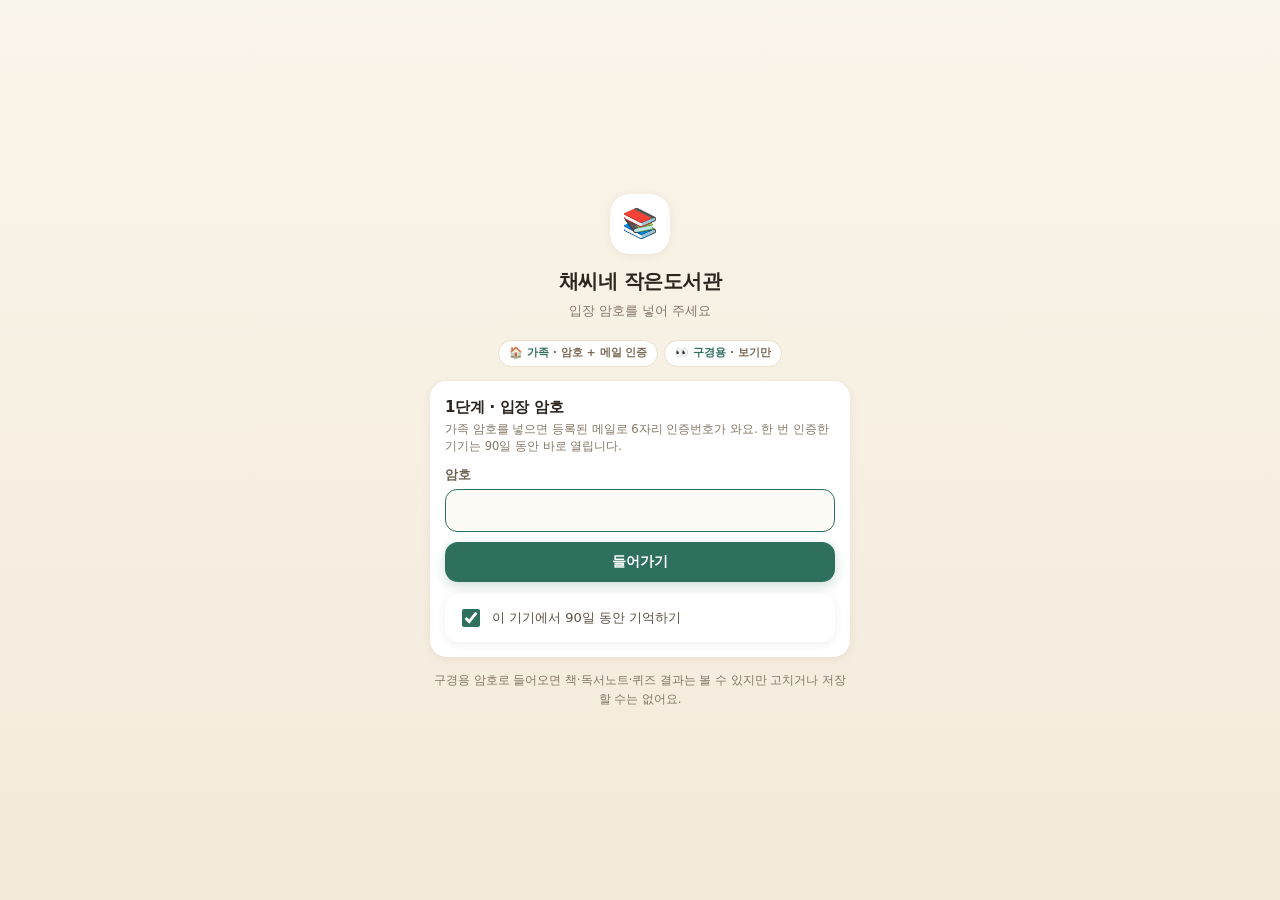
==== commit 729b4fb0: "채씨네 작은도서관: 2단계 이메일 OTP 인증(90일 세션)·아이 무PIN 입장 반영" ====
--- a/reading/index.html
+++ b/reading/index.html
@@ -456,6 +456,8 @@
   /* ---------- 입장 암호 게이트 · 구경 모드 ---------- */
   #gate-screen{z-index:90}
   #gate-screen .login-panel input[type=password]{text-align:center;letter-spacing:2px;font-size:16px;font-weight:700;padding:11px 12px;background:#FDFBF6}
+  #gate-screen #gate-otp{text-align:center;letter-spacing:8px;font-size:22px;font-weight:800;padding:11px 12px;background:#FDFBF6}
+  #gate-screen .btn-row .btn{flex:1;min-width:0}
   .gate-chips{display:flex;gap:6px;justify-content:center;flex-wrap:wrap;margin:0 0 14px}
   .gate-chip{font-size:11px;font-weight:800;border-radius:999px;padding:4px 10px;background:#fff;color:#7B6A55;border:1px solid var(--line)}
   .gate-chip b{color:var(--accent)}
@@ -540,6 +542,8 @@
   .pin-warn .pw-main{flex:1;min-width:0;line-height:1.4}
   .pin-warn b{color:#7A4E05}
   .pin-warn .pw-go{flex:0 0 auto;white-space:nowrap;color:#A5432A}
+  .pin-warn.soft{background:#F1F6FB;border-color:#D6E3EF;color:#2F5A7A;cursor:default;text-align:left}
+  .login-kid-hint{margin:2px 0 10px;padding:8px 10px;background:#F1F6FB;border-radius:10px;border:1px solid #D6E3EF;color:#2F5A7A;line-height:1.5}
   .pin-box{background:#fff;border:1.5px solid var(--line);border-radius:16px;padding:13px;box-shadow:var(--shadow);margin-top:10px}
   .pin-box-head{display:flex;align-items:center;gap:8px;margin-bottom:2px;flex-wrap:wrap}
   .pin-box-title{font-size:13px;font-weight:800;letter-spacing:-.2px;flex:1}
@@ -557,12 +561,12 @@
     <h1>채씨네 작은도서관</h1>
     <p class="login-sub" id="gate-sub">입장 암호를 넣어 주세요</p>
     <div class="gate-chips" aria-hidden="true">
-      <span class="gate-chip">🏠 <b>가족 암호</b> · 읽기·쓰기</span>
-      <span class="gate-chip">👀 <b>구경용 암호</b> · 보기만</span>
+      <span class="gate-chip">🏠 <b>가족</b> · 암호 + 메일 인증</span>
+      <span class="gate-chip">👀 <b>구경용</b> · 보기만</span>
     </div>
     <div class="login-panel" id="gate-panel">
-      <h2 id="gate-title">입장 암호</h2>
-      <p class="hint">가족이 정한 암호를 넣으면 책장이 열려요. 한 번 넣으면 이 기기에 기억해 둬서 다음부터는 바로 열립니다.</p>
+      <h2 id="gate-title">1단계 · 입장 암호</h2>
+      <p class="hint">가족 암호를 넣으면 등록된 메일로 6자리 인증번호가 와요. 한 번 인증한 기기는 90일 동안 바로 열립니다.</p>
       <div class="field">
         <label for="gate-pass">암호</label>
         <input id="gate-pass" type="password" autocomplete="current-password" autocapitalize="off" spellcheck="false" maxlength="64">
@@ -571,9 +575,23 @@
       <button class="btn primary block" id="gate-submit">들어가기</button>
       <label class="switch-row login-keep" style="margin-top:12px">
         <input type="checkbox" id="gate-remember" checked>
-        <span>이 기기에 암호 기억하기</span>
+        <span>이 기기에서 90일 동안 기억하기</span>
       </label>
       <p class="gate-state" id="gate-state"></p>
+    </div>
+    <div class="login-panel" id="gate-otp-panel" hidden>
+      <h2 id="gate-otp-title">2단계 · 메일 인증번호</h2>
+      <p class="hint" id="gate-otp-hint">등록된 메일로 6자리 인증번호를 보냈어요. 5분 안에 넣어 주세요.</p>
+      <div class="field">
+        <label for="gate-otp">인증번호 6자리</label>
+        <input id="gate-otp" type="text" inputmode="numeric" autocomplete="one-time-code" maxlength="6" placeholder="000000">
+      </div>
+      <p class="login-msg" id="gate-otp-msg" role="alert"></p>
+      <button class="btn primary block" id="gate-otp-submit">확인하고 들어가기</button>
+      <div class="btn-row" style="margin-top:8px">
+        <button class="btn" id="gate-otp-resend" type="button">인증번호 다시 받기</button>
+        <button class="btn" id="gate-otp-back" type="button">처음으로</button>
+      </div>
     </div>
     <p class="hint login-note">구경용 암호로 들어오면 책·독서노트·퀴즈 결과는 볼 수 있지만 고치거나 저장할 수는 없어요.</p>
   </div>
@@ -584,6 +602,7 @@
     <div class="login-logo" aria-hidden="true">📚</div>
     <h1>채씨네 작은도서관</h1>
     <p class="login-sub">누가 사용할까요?</p>
+    <p class="hint login-kid-hint" id="login-kid-hint" hidden></p>
     <div class="login-activity" id="login-activity" hidden></div>
     <div class="login-users" id="login-users"></div>
 
@@ -607,11 +626,11 @@
       <input type="checkbox" id="login-keep" checked>
       <span>이 기기에서 로그인 유지</span>
     </label>
-    <p class="hint login-note" id="login-note">로그인하면 기록이 이 기기에 저장되고, 연결해 둔 GitHub 저장소와도 함께 맞춰져요.</p>
+    <p class="hint login-note" id="login-note">로그인하면 기록이 이 기기에 저장되고, 가족 책장(서버)과도 함께 맞춰져요.</p>
 
     <div class="login-sync" id="login-pass-wrap" hidden>
       <button type="button" class="btn ghost block" id="login-pass-change">🔒 가족 로그아웃</button>
-      <p class="hint">이 기기에 기억해 둔 가족 입장 암호를 지우고 입장 화면으로 돌아가요. 다시 들어오려면 가족 암호를 한 번 더 넣어 주세요. <b>암호 자체가 바뀌지는 않아요.</b></p>
+      <p class="hint">이 기기에 저장된 <b>가족 인증(90일)</b>과 암호를 지우고 입장 화면으로 돌아가요. 다시 들어오려면 <b>가족 암호 + 메일 인증번호</b>가 필요해요. <b>암호 자체가 바뀌지는 않아요.</b></p>
     </div>
 
     <div class="login-sync" id="login-sync-wrap" hidden>
@@ -833,7 +852,7 @@
         <div class="btn-row">
           <button class="btn" id="proxy-pass-change">🔒 가족 로그아웃</button>
         </div>
-        <p class="hint">이 버튼은 이 기기에서 <b>가족 로그아웃</b>만 해요. 암호 자체를 바꾸려면 입장 암호(가족·구경용)를 Cloudflare Worker의 <b>Variables</b>에서 바꾼 뒤 Deploy 하면 되고, 이 앱에는 새 암호를 다시 넣으면 됩니다. GitHub 토큰은 Worker에만 있고 이 기기에는 저장되지 않아요.</p>
+        <p class="hint">이 버튼은 이 기기에 저장된 <b>가족 인증(90일)</b>과 암호를 지워요. 다시 들어오려면 가족 암호 + 메일 인증번호가 필요하고, 암호 자체를 바꾸려면 Cloudflare Worker의 <b>Variables</b>에서 바꾼 뒤 Deploy 하면 됩니다. GitHub 토큰과 Resend 키는 Worker에만 있고 이 기기에는 저장되지 않아요.</p>
       </div>
 
       <div class="card" id="set-gh-card">
@@ -2637,8 +2656,12 @@
      예: 'https://reading-proxy.chaeci.workers.dev'
      비워 두거나 'YOUR_WORKER_URL' 그대로 두면 예전처럼 GitHub 토큰을 직접 넣는 모드로 동작해요. */
   var PROXY_URL = 'https://chaeci-reading-proxy.cotjdwns0.workers.dev';
-  var PROXY_PASS_KEY = 'wri_readnote_pass_v1';
-  var proxy = { pass: '', role: '', on: false, checking: false };
+  var PROXY_PASS_KEY = 'wri_readnote_pass_v1';      /* 구경용 암호(또는 OTP 전 임시 가족 암호) */
+  var PROXY_TOKEN_KEY = 'wri_readnote_token_v1';    /* 가족 장기 세션 토큰(90일) */
+  var proxy = {
+    pass: '', token: '', role: '', on: false, checking: false,
+    otpEnabled: null, otpEmail: '', challenge: '', remember: true, stage: 1
+  };
   var db = null;
   var ui = {
     view: 'shelf',
@@ -2897,11 +2920,16 @@
         '<span class="' + avatarClass(c, 'lu-emoji') + '" aria-hidden="true">' + avatarInner(c) + '</span>' +
         '<span class="lu-main"><span class="lu-name">' + esc(c.name) + '</span><span class="lu-role">' +
           esc(gradeOf(c)) + ' · 내 책장 · 독서노트 · 퀴즈 풀기</span>' + badges + '</span>' +
-        '<span class="lu-lock' + (ka.pinEnabled ? ' set' : '') + '">' +
-        (ka.pinEnabled ? '🔒 PIN' : '바로 입장') + '</span></button>';
+        '<span class="lu-lock' + ((ka.pinEnabled && !kidPinSkipped()) ? ' set' : '') + '">' +
+        ((ka.pinEnabled && !kidPinSkipped()) ? '🔒 PIN' : '바로 입장') + '</span></button>';
     }
     renderLoginActivity();
     el('login-users').innerHTML = html;
+    var kh = el('login-kid-hint');
+    if (kh) {
+      kh.hidden = !kidPinSkipped();
+      kh.textContent = kidPinSkipped() ? '🔐 가족 메일 인증을 통과한 기기라 아이는 PIN 없이 카드만 눌러 바로 들어가요. 아빠·엄마는 PIN이 필요해요.' : '';
+    }
     var btns = el('login-users').querySelectorAll('[data-user]');
     for (var j = 0; j < btns.length; j++) {
       btns[j].onclick = function () {
@@ -2936,7 +2964,8 @@
     var c = Core.childById(db, childId);
     if (!c || c.id !== childId) return;
     var ka = db.auth.kids[childId] || { pinEnabled: false, pinHash: '' };
-    if (!ka.pinEnabled || !ka.pinHash) {
+    /* 가족 인증(메일 2단계)을 통과한 기기에서는 아이 PIN을 묻지 않고 카드 한 번으로 들어간다 */
+    if (!ka.pinEnabled || !ka.pinHash || kidPinSkipped()) {
       loginPick = null;
       keepLogin = !!el('login-keep').checked;
       completeLogin('kid', childId);
@@ -3332,8 +3361,15 @@
   }
   function proxyOn() { return !!proxyBase(); }
   function proxyApiUrl() { return proxyBase() + '/api/db'; }
+  function proxyHealthUrl() { return proxyBase() + '/'; }
+  function proxyOtpSendUrl() { return proxyBase() + '/api/otp/send'; }
+  function proxyOtpVerifyUrl() { return proxyBase() + '/api/otp/verify'; }
   function isGuest() { return proxy.role === 'guest'; }
   function isFamilyProxy() { return proxy.on && proxy.role === 'family'; }
+  /* 가족 인증(2단계)을 통과한 기기에서는 아이 PIN을 묻지 않는다. 아빠·엄마 PIN은 그대로. */
+  function kidPinSkipped() { return isFamilyProxy(); }
+  /* 지금 Worker 호출에 쓰는 자격 — 가족은 장기 세션 토큰 우선, 그 밖에는 암호 */
+  function proxyAuth() { return proxy.token ? { token: proxy.token } : { pass: proxy.pass }; }
 
   /* 구경 모드에서 쓰기 동작을 막고 안내한다. 막았으면 true. */
   function denyGuest(msg) {
@@ -3342,7 +3378,11 @@
     return true;
   }
 
-  function loadProxyPass() {
+  /* 저장된 자격: 가족 세션 토큰(장기) 또는 구경용 암호. 가족 암호 평문은 저장하지 않는다. */
+  function loadStoredCreds() {
+    var token = null;
+    try { token = window.localStorage.getItem(PROXY_TOKEN_KEY); } catch (e) { token = null; }
+    if (Core.str(token)) return { token: Core.str(token) };
     var raw = null;
     try { raw = window.localStorage.getItem(PROXY_PASS_KEY); } catch (e) { raw = null; }
     if (!raw) return null;
@@ -3362,21 +3402,47 @@
     } catch (e) { /* 저장 불가하면 이번 화면에서만 유지 */ }
   }
 
+  function storeProxyToken(token) {
+    try {
+      window.localStorage.setItem(PROXY_TOKEN_KEY, Core.str(token));
+    } catch (e) { /* 저장 불가하면 이번 화면에서만 유지 */ }
+  }
+
   function clearStoredProxyPass() {
     try { window.localStorage.removeItem(PROXY_PASS_KEY); } catch (e) { /* ignore */ }
+  }
+
+  function clearStoredProxyToken() {
+    try { window.localStorage.removeItem(PROXY_TOKEN_KEY); } catch (e) { /* ignore */ }
+  }
+
+  function clearStoredCreds() {
+    clearStoredProxyPass();
+    clearStoredProxyToken();
   }
 
   function proxyHttpError(status, data) {
     var code = data && data.error ? String(data.error) : '';
     var msg;
     if (code === 'not_json') msg = String(data.message);
+    else if (code === 'otp_required') msg = '가족 암호를 확인했어요. 메일로 받은 인증번호를 넣어 주세요.';
+    else if (code === 'session_expired') msg = '가족 인증이 만료됐어요. 다시 인증해 주세요.';
+    else if (code === 'bad_session') msg = '가족 인증 정보가 바뀌었어요. 다시 인증해 주세요.';
+    else if (code === 'otp_not_configured') msg = 'Worker에 메일 설정(RESEND_API_KEY·OTP_EMAIL)이 아직 없어요. Worker 설정을 확인해 주세요.';
+    else if (code === 'otp_cooldown') msg = (data.retryAfter ? data.retryAfter + '초 뒤에' : '잠시 뒤에') + ' 다시 받을 수 있어요.';
+    else if (code === 'otp_daily_limit') msg = '오늘 보낼 수 있는 인증번호 횟수를 다 썼어요. 내일 다시 시도해 주세요.';
+    else if (code === 'mail_failed') msg = String(data.message || '인증 메일을 보내지 못했어요.');
+    else if (code === 'wrong_code') msg = '인증번호가 맞지 않아요.';
+    else if (code === 'challenge_expired' || code === 'bad_challenge') msg = '인증번호 유효시간이 지났어요. 다시 받아 주세요.';
+    else if (code === 'too_many_codes') msg = '인증번호를 너무 여러 번 틀렸어요. 다시 받아 주세요.';
     else if (status === 401) msg = '입장 암호가 맞지 않아요.';
     else if (status === 403 && code === 'read_only') msg = '구경용 암호로는 저장할 수 없어요.';
     else if (status === 403) msg = '서버가 이 주소에서 온 요청을 받아 주지 않았어요. (허용 주소 설정)';
     else if (status === 404) msg = '서버 주소를 찾을 수 없어요. Worker 주소를 확인해 주세요.';
     else if (status === 409) msg = '다른 기기에서 먼저 저장했어요. 다시 맞추는 중이에요.';
     else if (status === 413) msg = '책장 데이터가 너무 커요(2.5MB 초과).';
-    else if (status === 429) msg = '암호를 너무 여러 번 틀렸어요. 10분 뒤에 다시 넣어 주세요.';
+    else if (status === 429) msg = '너무 여러 번 시도했어요. 잠시 뒤 다시 넣어 주세요.';
+    else if (status === 503) msg = (data && data.message) ? String(data.message) : '서버 준비가 아직 안 됐어요.';
     else if (status >= 500) msg = (data && data.message) ? String(data.message) : '서버에 문제가 있어요. 잠시 뒤 다시 시도해 주세요.';
     else msg = '서버 요청이 실패했어요 (HTTP ' + status + ')';
     var e = new Error(msg);
@@ -3385,14 +3451,18 @@
     return e;
   }
 
-  /* GET/PUT /api/db — cb(err, { status, ok, data }) */
-  function proxyCall(pass, method, body, cb) {
-    var opts = { method: method || 'GET', headers: { 'X-Access-Pass': Core.str(pass) } };
+  /* Worker 호출 공통 — cb(err, { status, ok, data }) */
+  function proxyRequest(path, method, auth, body, cb) {
+    var a = auth || {};
+    var headers = {};
+    if (Core.str(a.token)) headers['X-Session-Token'] = Core.str(a.token);
+    else headers['X-Access-Pass'] = Core.str(a.pass);
+    var opts = { method: method || 'GET', headers: headers };
     if (body) {
-      opts.headers['Content-Type'] = 'application/json';
+      headers['Content-Type'] = 'application/json';
       opts.body = JSON.stringify(body);
     }
-    httpFetch(proxyApiUrl(), opts, function (err, res) {
+    httpFetch(path === '/api/db' ? proxyApiUrl() : (proxyBase() + path), opts, function (err, res) {
       if (err) {
         cb(err.status ? err : new Error('서버에 연결하지 못했어요. 인터넷 연결과 Worker 주소를 확인하고, Worker에 worker.js를 Deploy 했는지도 확인해 주세요.'));
         return;
@@ -3415,9 +3485,15 @@
     });
   }
 
-  /* 서버에서 DB 받기 — cb(err, { role, sha, db }) */
-  function proxyLoad(pass, cb) {
-    proxyCall(pass, 'GET', null, function (err, res) {
+  /* GET/PUT /api/db (호환용 — 패스만 넘기는 예전 호출) */
+  function proxyCall(pass, method, body, cb) {
+    proxyRequest('/api/db', method || 'GET', { pass: pass }, body, cb);
+  }
+
+  /* 서버에서 DB 받기 — cb(err, { role, sha, db })  (auth: 암호 문자열 또는 { pass } / { token }) */
+  function proxyLoad(auth, cb) {
+    var a = (typeof auth === 'string') ? { pass: auth } : (auth || {});
+    proxyRequest('/api/db', 'GET', a, null, function (err, res) {
       if (err) { cb(err); return; }
       if (!res.ok) { cb(proxyHttpError(res.status, res.data)); return; }
       var raw = res.data.db;
@@ -3438,7 +3514,7 @@
       message: Core.ghCommitMessage(dbObj),
       db: JSON.parse(Core.backupJSON(dbObj))
     };
-    proxyCall(proxy.pass, 'PUT', payload, function (err, res) {
+    proxyRequest('/api/db', 'PUT', proxyAuth(), payload, function (err, res) {
       if (err) { cb(err); return; }
       if (!res.ok) { cb(proxyHttpError(res.status, res.data)); return; }
       cb(null, { sha: Core.str(res.data.sha) });
@@ -3447,7 +3523,7 @@
 
   /* ghSyncAll과 같은 일(받아서 병합 → 다르면 올리기)을 프록시로 한다. */
   function proxySyncAll(localDb, mode, cb) {
-    proxyLoad(proxy.pass, function (err, remote) {
+    proxyLoad(proxyAuth(), function (err, remote) {
       if (err) { cb(err); return; }
       var merged = Core.mergeDB(localDb, remote.db, new Date().toISOString());
       if (mode !== 'sync' || Core.signature(merged.db) === Core.signature(remote.db)) {
@@ -3461,7 +3537,7 @@
         if (err2) {
           if (err2.status === 409 && tries < 2) {
             /* 다른 기기가 먼저 저장 → 최신본과 합친 뒤 다시 올린다 */
-            proxyLoad(proxy.pass, function (err3, fresh) {
+            proxyLoad(proxyAuth(), function (err3, fresh) {
               if (err3) { cb(err3); return; }
               var again = Core.mergeDB(cur, fresh.db, new Date().toISOString());
               pushTries(again.db, fresh.sha, tries + 1, again.stats);
@@ -3476,18 +3552,24 @@
     }
   }
 
-  /* 입장 암호 확인 → 역할별로 화면 열기. cb(err, role) */
+  /* ---------- 1단계: 입장 암호 ----------
+     구경용 암호면 바로 열고, 가족 암호면 Worker 가 otp_required 로 되돌려 2단계(메일 인증)로 넘어간다.
+     (Worker 에 RESEND_API_KEY·OTP_EMAIL 이 아직 없으면 예전처럼 가족 암호만으로 바로 열린다.) */
   function enterGate(pass, remember, cb) {
     var done = cb || function () { };
     var p = Core.trim(pass);
     if (!p) { done(new Error('입장 암호를 넣어 주세요.')); return; }
     if (proxy.checking) return;
     proxy.checking = true;
-    setGateBusy(true, '불러오는 중…');
+    setGateBusy(true, '확인 중…');
     setGateMsg('', '');
-    proxyLoad(p, function (err, res) {
+    proxyLoad({ pass: p }, function (err, res) {
       proxy.checking = false;
       setGateBusy(false);
+      if (err && err.data && err.data.error === 'otp_required') {
+        startOtpSend(p, remember, done);
+        return;
+      }
       if (err) {
         setGateMsg(err.message || '입장하지 못했어요.', 'error');
         if (err.status === 401 || err.status === 403) clearStoredProxyPass();
@@ -3495,12 +3577,113 @@
         return;
       }
       proxy.on = true;
+      proxy.token = '';
+      proxy.role = res.role;
       proxy.pass = p;
-      proxy.role = res.role;
-      if (remember === true) storeProxyPass(p, res.role);
-      else if (remember === false) clearStoredProxyPass();
+      if (res.role === 'guest') {
+        if (remember === true) storeProxyPass(p, 'guest');
+        else if (remember === false) clearStoredProxyPass();
+      } else {
+        /* 가족 암호는 기기에 남기지 않는다 — 메일 OTP 전 임시 모드에서만 기억 */
+        if (proxy.otpEnabled === false && remember === true) storeProxyPass(p, 'family');
+        else clearStoredProxyPass();
+      }
       applyProxyDb(res);
       done(null, res.role);
+    });
+  }
+
+  /* 2단계 a: 인증번호 메일 보내기 */
+  function startOtpSend(pass, remember, cb) {
+    var done = cb || function () { };
+    var p = Core.trim(pass);
+    if (!p) { done(new Error('입장 암호를 넣어 주세요.')); return; }
+    if (proxy.checking) return;
+    proxy.checking = true;
+    setGateBusy(true, '메일 보내는 중…');
+    setGateMsg('', '');
+    proxyRequest('/api/otp/send', 'POST', { pass: p }, { pass: p }, function (err, res) {
+      proxy.checking = false;
+      setGateBusy(false);
+      if (err) { setGateMsg(err.message || '인증번호를 보내지 못했어요.', 'error'); done(err); return; }
+      if (!res.ok) {
+        var e = proxyHttpError(res.status, res.data);
+        setGateMsg(e.message, 'error');
+        /* 이미 보낸 인증번호가 아직 살아 있으면 2단계 화면으로 돌려준다(60초 쿨다운) */
+        if (res.data && res.data.error === 'otp_cooldown' && proxy.challenge) showGateOtp(e.message);
+        done(e);
+        return;
+      }
+      proxy.on = true;
+      proxy.pass = p;                 /* 인증 단계에서만 쓰는 메모리 값 (저장 안 함) */
+      proxy.remember = !!remember;
+      proxy.challenge = Core.str(res.data.challengeToken);
+      proxy.otpEmail = Core.str(res.data.email);
+      showGateOtp();
+      done(null, 'otp');
+    });
+  }
+
+  /* 2단계 b: 인증번호 확인 → 장기 세션 토큰 저장 → 책장 불러오기 */
+  function submitGateOtp() {
+    var code = Core.str(el('gate-otp').value).replace(/[^0-9]/g, '');
+    if (code.length !== 6) { setOtpMsg('인증번호 6자리를 넣어 주세요.', 'error'); return; }
+    if (proxy.checking) return;
+    if (!proxy.challenge) { setOtpMsg('인증번호 유효시간이 지났어요. 다시 받아 주세요.', 'error'); return; }
+    proxy.checking = true;
+    setOtpBusy(true, '확인 중…');
+    setOtpMsg('', '');
+    proxyRequest('/api/otp/verify', 'POST', { pass: proxy.pass }, { challengeToken: proxy.challenge, code: code }, function (err, res) {
+      if (err) {
+        proxy.checking = false;
+        setOtpBusy(false);
+        setOtpMsg(err.message || '인증하지 못했어요.', 'error');
+        return;
+      }
+      if (!res.ok) {
+        var e = proxyHttpError(res.status, res.data);
+        proxy.checking = false;
+        setOtpBusy(false);
+        setOtpMsg(e.message, 'error');
+        var ec = res.data && res.data.error;
+        if (ec === 'challenge_expired' || ec === 'bad_challenge' || ec === 'too_many_codes') proxy.challenge = '';
+        el('gate-otp').value = '';
+        try { el('gate-otp').focus(); } catch (e2) { /* noop */ }
+        return;
+      }
+      proxy.token = Core.str(res.data.sessionToken);
+      if (!proxy.token) {
+        proxy.checking = false;
+        setOtpBusy(false);
+        setOtpMsg('인증 응답이 올바르지 않아요. 다시 시도해 주세요.', 'error');
+        return;
+      }
+      if (proxy.remember) storeProxyToken(proxy.token);
+      else clearStoredProxyToken();
+      clearStoredProxyPass();
+      proxyLoad({ token: proxy.token }, function (err2, out) {
+        proxy.checking = false;
+        setOtpBusy(false);
+        if (err2) {
+          setOtpMsg(err2.message || '인증은 됐지만 책장을 불러오지 못했어요.', 'error');
+          return;
+        }
+        proxy.on = true;
+        proxy.role = 'family';
+        proxy.pass = '';
+        proxy.challenge = '';
+        applyProxyDb(out);
+      });
+    });
+  }
+
+  /* 인증번호 다시 받기 (60초 쿨다운은 서버가 지킨다) */
+  function resendGateOtp() {
+    if (proxy.checking) return;
+    if (!proxy.pass) { showGate('입장 암호를 다시 넣어 주세요.'); return; }
+    startOtpSend(proxy.pass, proxy.remember, function (err) {
+      if (err) { setOtpMsg(err.message || '인증번호를 보내지 못했어요.', 'error'); return; }
+      setOtpMsg('인증번호를 다시 보냈어요.', 'ok');
     });
   }
 
@@ -3538,10 +3721,12 @@
 
   /* 구경 모드 종료 · 입장 암호 다시 넣기 */
   function exitGate(msg) {
-    clearStoredProxyPass();
+    clearStoredCreds();
     clearStoredSession();
     session = { role: '', childId: '' };
     proxy.pass = '';
+    proxy.token = '';
+    proxy.challenge = '';
     proxy.role = '';
     db = null;
     document.body.classList.remove('guest');
@@ -3565,36 +3750,101 @@
     btn.textContent = on ? (label || '불러오는 중…') : '들어가기';
   }
 
+  function setOtpMsg(msg, kind) {
+    var box = el('gate-otp-msg');
+    if (!box) return;
+    box.className = 'login-msg' + (kind === 'ok' ? ' ok' : (kind ? ' ' + kind : ''));
+    box.textContent = msg || '';
+  }
+
+  function setOtpBusy(on, label) {
+    var btn = el('gate-otp-submit');
+    if (!btn) return;
+    btn.disabled = !!on;
+    btn.textContent = on ? (label || '확인 중…') : '확인하고 들어가기';
+  }
+
+  /* 1단계 화면으로 */
+  function showGatePass() {
+    proxy.stage = 1;
+    if (el('gate-otp-panel')) el('gate-otp-panel').hidden = true;
+    if (el('gate-panel')) el('gate-panel').hidden = false;
+    setGateBusy(false);
+  }
+
+  /* 2단계(인증번호) 화면으로 */
+  function showGateOtp(msg) {
+    proxy.stage = 2;
+    if (el('gate-panel')) el('gate-panel').hidden = true;
+    if (el('gate-otp-panel')) el('gate-otp-panel').hidden = false;
+    setOtpBusy(false);
+    setOtpMsg(msg || '', msg ? 'error' : '');
+    var hint = el('gate-otp-hint');
+    if (hint) hint.textContent = (proxy.otpEmail ? proxy.otpEmail : '등록된 메일') + ' 로 6자리 인증번호를 보냈어요. 5분 안에 넣어 주세요.';
+    var input = el('gate-otp');
+    if (input) {
+      input.value = '';
+      setTimeout(function () { try { input.focus(); } catch (e) { /* noop */ } }, 80);
+    }
+  }
+
   function showGate(msg) {
     document.body.classList.add('locked');
     el('login-screen').hidden = true;
     el('userbar').hidden = true;
     el('fab-add').classList.remove('show');
     el('gate-screen').hidden = false;
-    setGateBusy(false);
+    showGatePass();
     setGateMsg(msg || '', msg ? 'error' : '');
     var input = el('gate-pass');
     if (input) {
       input.value = '';
       setTimeout(function () { try { input.focus(); } catch (e) { /* noop */ } }, 80);
     }
+    refreshOtpState();
   }
 
   function hideGate() {
     el('gate-screen').hidden = true;
+    proxy.stage = 1;
+  }
+
+  /* 메일 인증이 켜져 있는지 확인해 1단계 화면에 안내한다 */
+  function refreshOtpState() {
+    if (!proxyOn()) return;
+    httpFetch(proxyHealthUrl(), { cache: 'no-store' }, function (err, res) {
+      if (err) { paintGateState(); return; }
+      res.json(function (err2, j) {
+        if (!err2 && j && typeof j === 'object' && typeof j.otpEnabled === 'boolean') proxy.otpEnabled = j.otpEnabled;
+        paintGateState();
+      });
+    });
+  }
+
+  function paintGateState() {
+    var box = el('gate-state');
+    if (!box) return;
+    if (proxy.otpEnabled === true) {
+      box.textContent = '🔐 메일 인증이 켜져 있어요 · 인증한 기기는 90일 동안 바로 열립니다.';
+    } else if (proxy.otpEnabled === false) {
+      box.textContent = '지금은 메일 인증이 꺼져 있어 가족 암호만으로 들어갑니다. (Worker에 RESEND_API_KEY·OTP_EMAIL을 넣으면 켜져요.)';
+    } else {
+      box.textContent = '';
+    }
   }
 
   function submitGate() {
     var pass = el('gate-pass').value;
     var remember = !!el('gate-remember').checked;
     if (!Core.trim(pass)) { setGateMsg('입장 암호를 넣어 주세요.', 'error'); return; }
-    enterGate(pass, remember, function (err) {
+    enterGate(pass, remember, function (err, role) {
       if (err) {
         setGateMsg(err.message || '입장하지 못했어요.', 'error');
         el('gate-pass').value = '';
         return;
       }
       el('gate-pass').value = '';
+      if (role === 'otp') return;      /* 2단계 화면으로 넘어감 */
       if (isGuest()) toast('구경 모드로 열었어요. 책과 기록은 볼 수만 있어요.');
       else if (document.body.classList.contains('locked')) toast('입장 암호를 확인했어요. 사용할 사람을 골라 주세요.');
     });
@@ -3605,38 +3855,86 @@
     el('gate-pass').onkeydown = function (ev) {
       if (ev.key === 'Enter') { ev.preventDefault(); submitGate(); }
     };
+    if (el('gate-otp-submit')) el('gate-otp-submit').onclick = submitGateOtp;
+    if (el('gate-otp')) {
+      el('gate-otp').onkeydown = function (ev) {
+        if (ev.key === 'Enter') { ev.preventDefault(); submitGateOtp(); }
+      };
+      el('gate-otp').oninput = function () {
+        var v = this.value.replace(/[^0-9]/g, '').slice(0, 6);
+        if (v !== this.value) this.value = v;
+        if (v.length === 6) setOtpMsg('', '');
+      };
+    }
+    if (el('gate-otp-resend')) el('gate-otp-resend').onclick = resendGateOtp;
+    if (el('gate-otp-back')) el('gate-otp-back').onclick = function () {
+      /* 인증번호는 5분 유효하므로 지우지 않는다 — 들어가기를 다시 눌러도 쿨다운 안내 뒤 2단계로 돌아온다 */
+      showGatePass();
+      setGateMsg('', '');
+    };
     el('login-pass-change').onclick = function () {
       if (!proxyOn()) return;
       session = { role: '', childId: '' };
       clearStoredSession();
-      clearStoredProxyPass();
-      showGate('가족 로그아웃했어요. 다시 들어오려면 가족 암호를 넣어 주세요.');
+      clearStoredCreds();
+      proxy.token = '';
+      proxy.pass = '';
+      showGate('가족 로그아웃했어요. 다시 들어오려면 가족 암호와 메일 인증이 필요해요.');
     };
     var pc = el('proxy-pass-change');
-    if (pc) pc.onclick = function () { exitGate('가족 로그아웃했어요. 다시 들어오려면 가족 암호를 넣어 주세요.'); };
-  }
-
-  /* 저장된 암호로 조용히 다시 들어오기 */
+    if (pc) pc.onclick = function () { exitGate('가족 로그아웃했어요. 다시 들어오려면 가족 암호와 메일 인증이 필요해요.'); };
+  }
+
+  /* 저장된 자격(가족 세션 토큰 · 구경용 암호)으로 조용히 다시 들어오기 */
   function proxyBoot() {
-    var saved = loadProxyPass();
-    if (!saved) { showGate(); return; }
+    showGate();
+    var cred = loadStoredCreds();
+    if (!cred) return;
+    el('gate-submit').disabled = true;
+    if (cred.token) {
+      proxy.on = true;
+      proxy.role = 'family';
+      proxy.token = cred.token;
+      setGateBusy(true, '인증 확인 중…');
+      proxyLoad({ token: cred.token }, function (err, res) {
+        setGateBusy(false);
+        if (err) {
+          proxy.token = '';
+          clearStoredProxyToken();
+          showGate(err.data && err.data.error === 'session_expired'
+            ? '가족 인증이 만료됐어요. 메일로 다시 인증해 주세요.'
+            : '가족 인증 정보가 바뀌었어요. 메일로 다시 인증해 주세요.');
+          return;
+        }
+        proxy.pass = '';
+        proxy.role = res.role;
+        applyProxyDb(res);
+      });
+      return;
+    }
+    /* 저장된 암호 (구경용, 또는 메일 인증 전 임시 가족 모드) */
     proxy.on = true;
-    proxy.pass = saved.pass;
-    proxy.role = saved.role;
-    showGate();
-    el('gate-submit').disabled = true;
-    enterGate(saved.pass, 'keep', function (err) {
+    proxy.pass = cred.pass;
+    proxy.role = cred.role;
+    setGateBusy(true, '불러오는 중…');
+    enterGate(cred.pass, 'keep', function (err) {
       if (err) showGate(err.message || '입장하지 못했어요. 암호를 다시 넣어 주세요.');
     });
   }
 
+  /* 응답이 “세션이 없어졌다”고 하면 토큰을 지우고 다시 인증하게 한다 */
+  function proxySessionLost(err) {
+    var c = err && err.data ? err.data.error : '';
+    return c === 'session_expired' || c === 'bad_session';
+  }
+
   function proxySyncNow(mode, silent) {
-    if (!proxy.pass) { showGate(); return; }
+    if (!proxy.pass && !proxy.token) { showGate(); return; }
     if (syncInFlight) { if (!silent) toast('이미 동기화 중이에요.'); return; }
     syncInFlight = true;
     setGhStatus('syncing', '동기화 중…');
     if (isGuest()) {
-      proxyLoad(proxy.pass, function (err, res) {
+      proxyLoad(proxyAuth(), function (err, res) {
         syncInFlight = false;
         if (err) {
           setGhStatus('error', err.message);
@@ -3656,6 +3954,12 @@
       syncInFlight = false;
       if (err) {
         setGhStatus('error', err.message);
+        if (proxySessionLost(err)) {
+          proxy.token = '';
+          clearStoredProxyToken();
+          showGate('가족 인증이 만료됐어요. 메일로 다시 인증해 주세요.');
+          return;
+        }
         if (!silent) toast(err.message, 'warn');
         return;
       }
@@ -4404,6 +4708,10 @@
     var box = el('pin-warn-wrap');
     if (!box) return;
     if (!isAdmin()) { box.innerHTML = ''; return; }
+    if (kidPinSkipped()) {
+      box.innerHTML = '<div class="pin-warn soft"><span class="pw-main">🔐 <b>가족 메일 인증</b>을 통과한 기기에서는 아이 PIN을 묻지 않아요. 아빠·엄마 PIN은 그대로 필요해요.</span></div>';
+      return;
+    }
     var h = '';
     for (var i = 0; i < db.children.length; i++) {
       var c = db.children[i];
@@ -6034,6 +6342,9 @@
     if (!box) return;
     if (!isAdmin()) { box.innerHTML = ''; return; }
     var h = adminRowHtml('dad', db.auth.dadPinHash) + adminRowHtml('mom', db.auth.momPinHash);
+    if (kidPinSkipped()) {
+      h += '<p class="hint" style="margin:10px 0 6px">🔐 가족 메일 인증을 통과한 기기에서는 아이 PIN을 묻지 않고 카드만 눌러 들어가요. 아래 아이 PIN 설정은 다른 방식(예전 GitHub 직접 연결)으로 열었을 때만 쓰여요.</p>';
+    }
 
     for (var i = 0; i < db.children.length; i++) {
       var c = db.children[i];
@@ -6315,6 +6626,9 @@
     el('profile-pin-hint').textContent = ka.pinEnabled
       ? '이 아이는 로그인할 때 PIN을 넣어야 책장·독서노트·퀴즈를 볼 수 있어요. PIN은 해시(SHA-256)로만 저장돼요.'
       : 'PIN이 꺼져 있어 이 기기에서는 누구나 이 아이 책장을 열 수 있어요. PIN을 켜면 다른 사람이 내용을 볼 수 없어요.';
+    if (kidPinSkipped()) {
+      el('profile-pin-hint').textContent += ' 지금은 가족 메일 인증으로 들어와 있어 아이 PIN은 묻지 않아요(아빠·엄마 PIN은 그대로).';
+    }
   }
 
   /* PIN을 바꿔도 다른 화면(설정·책장 안내·프로필 모달)이 바로 갱신되게 */
